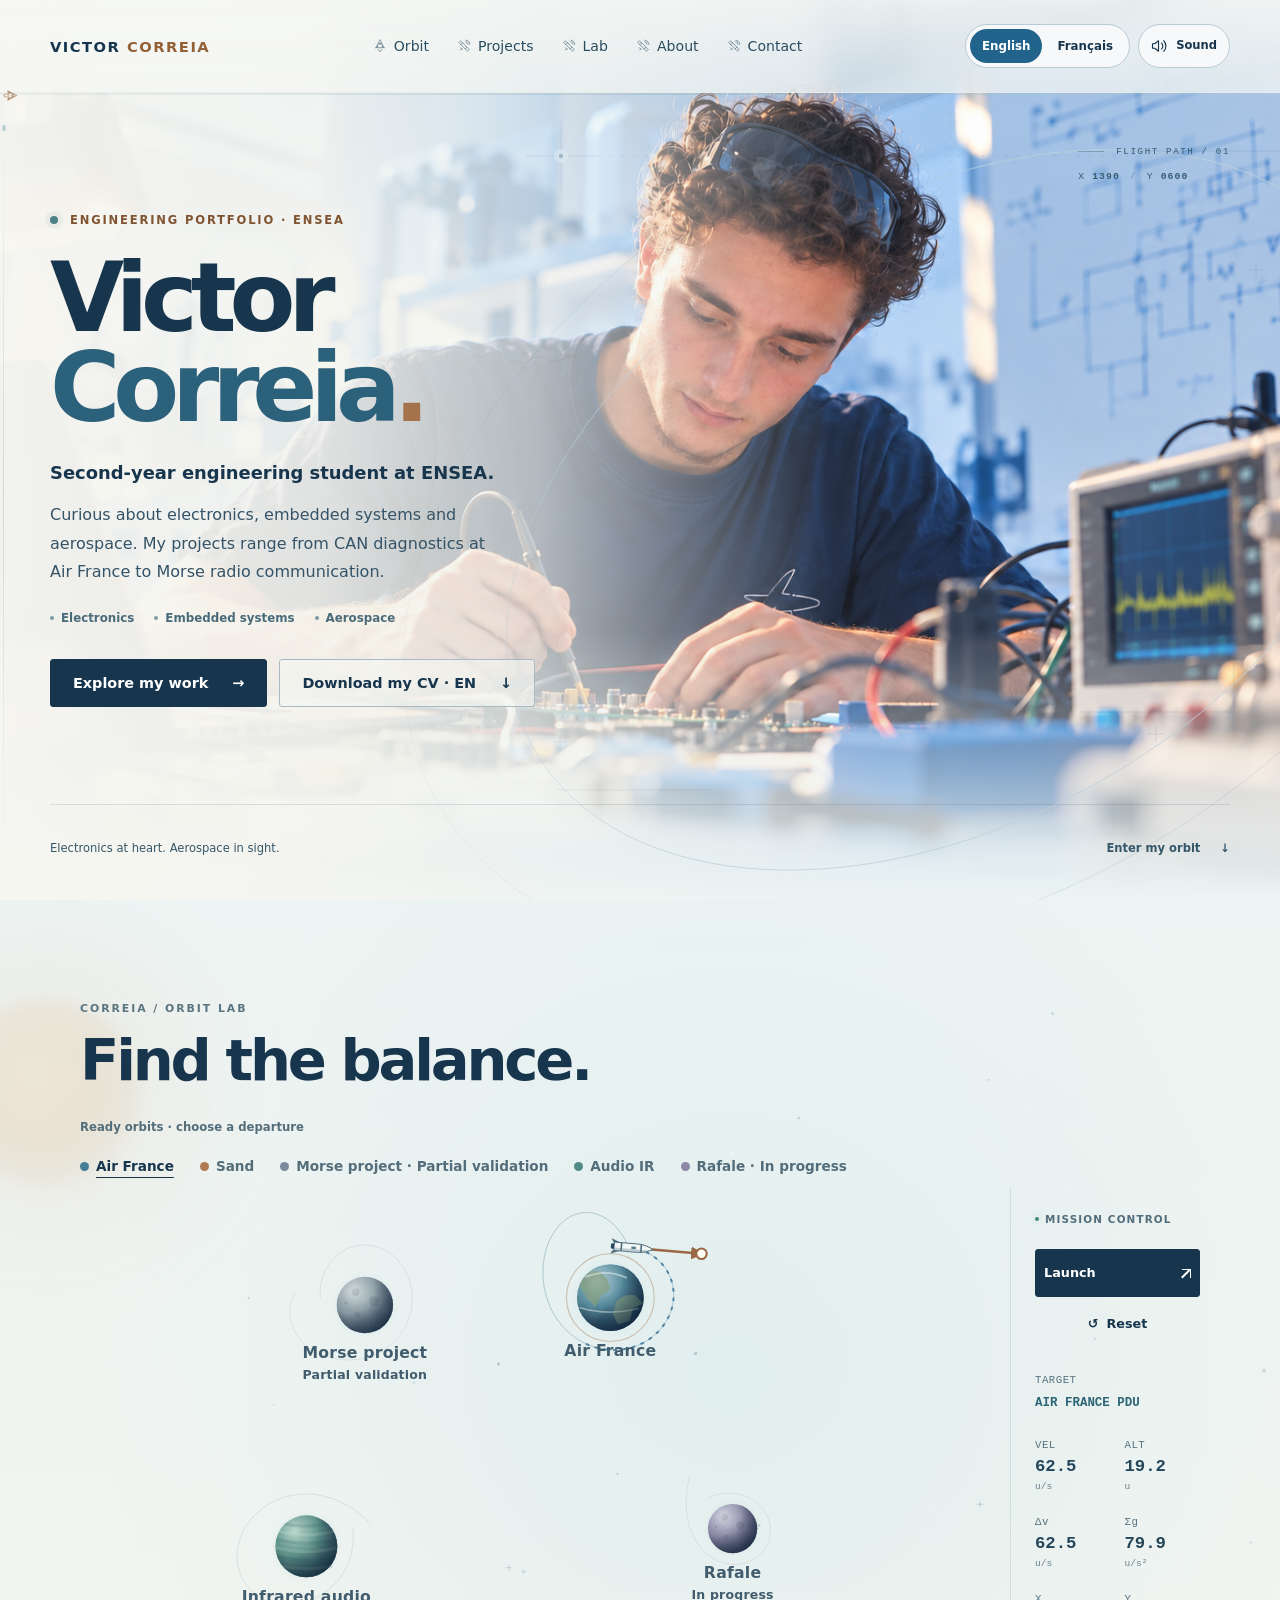
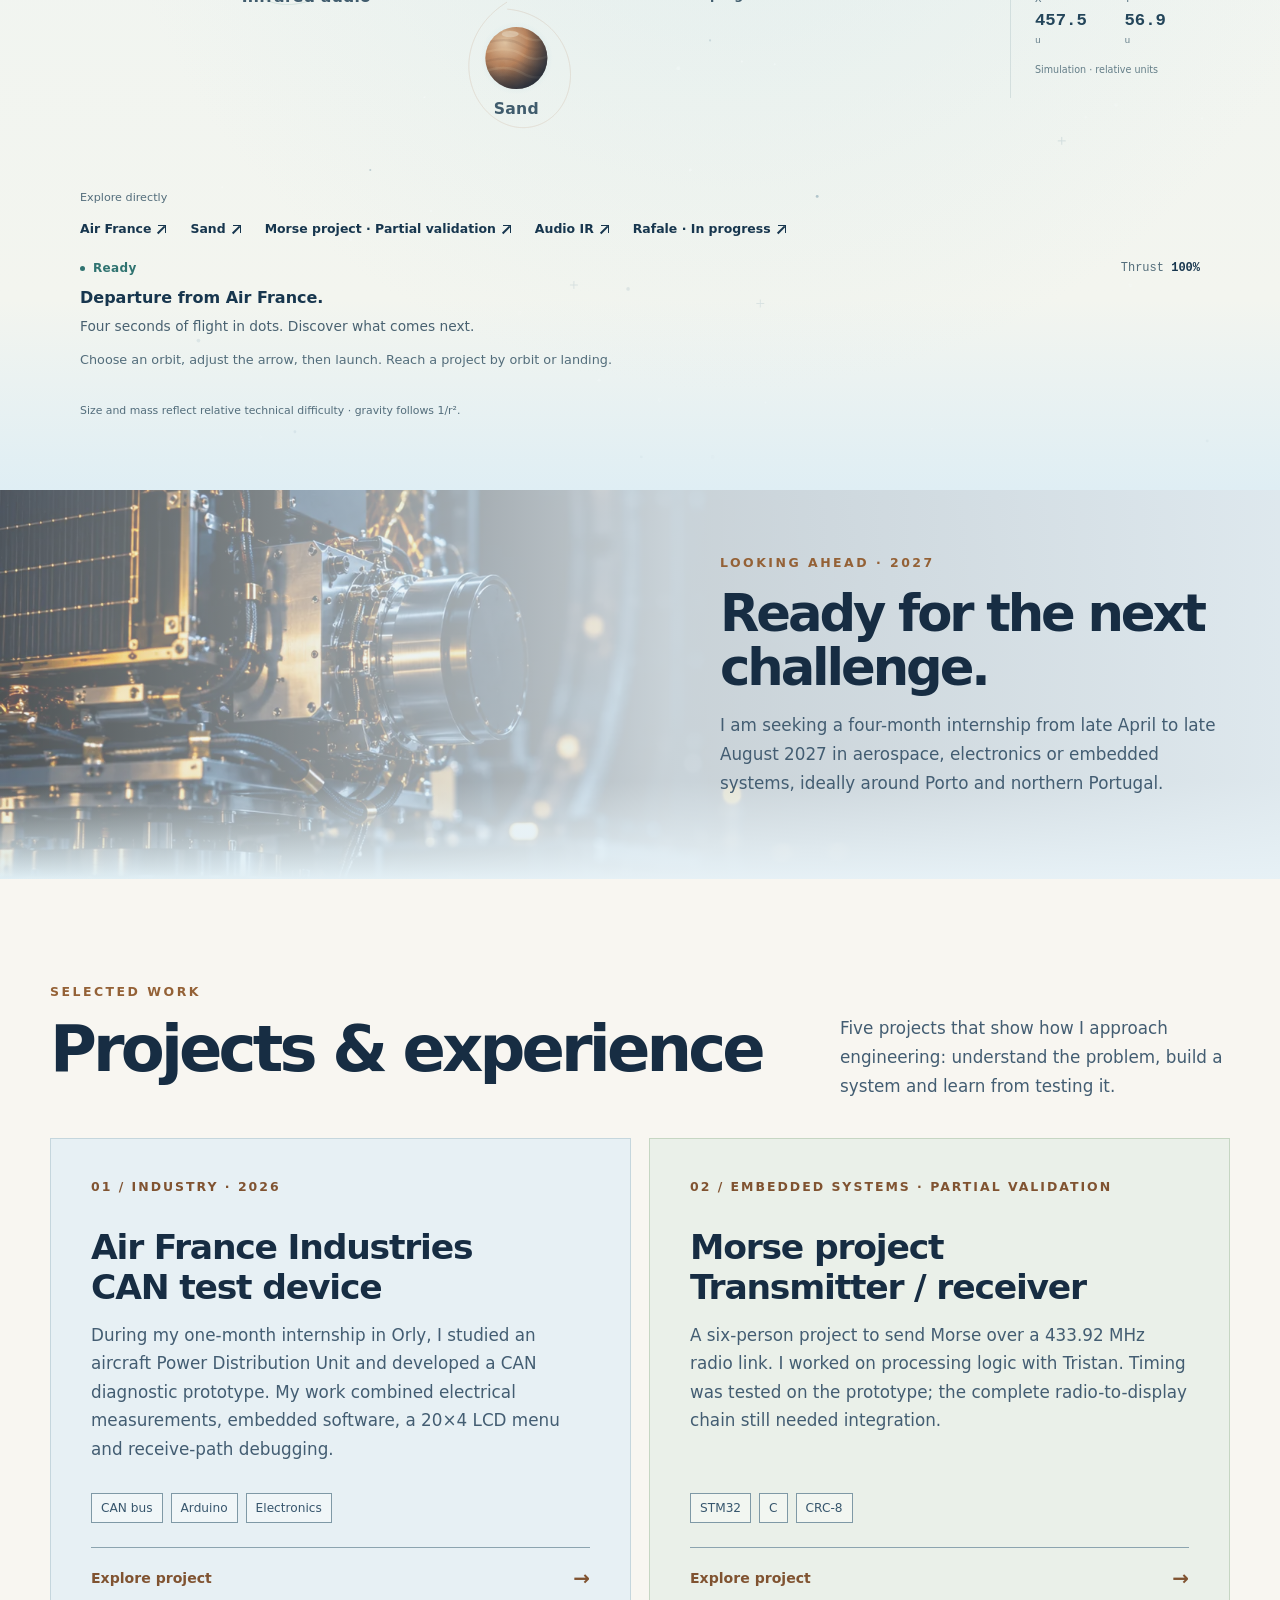
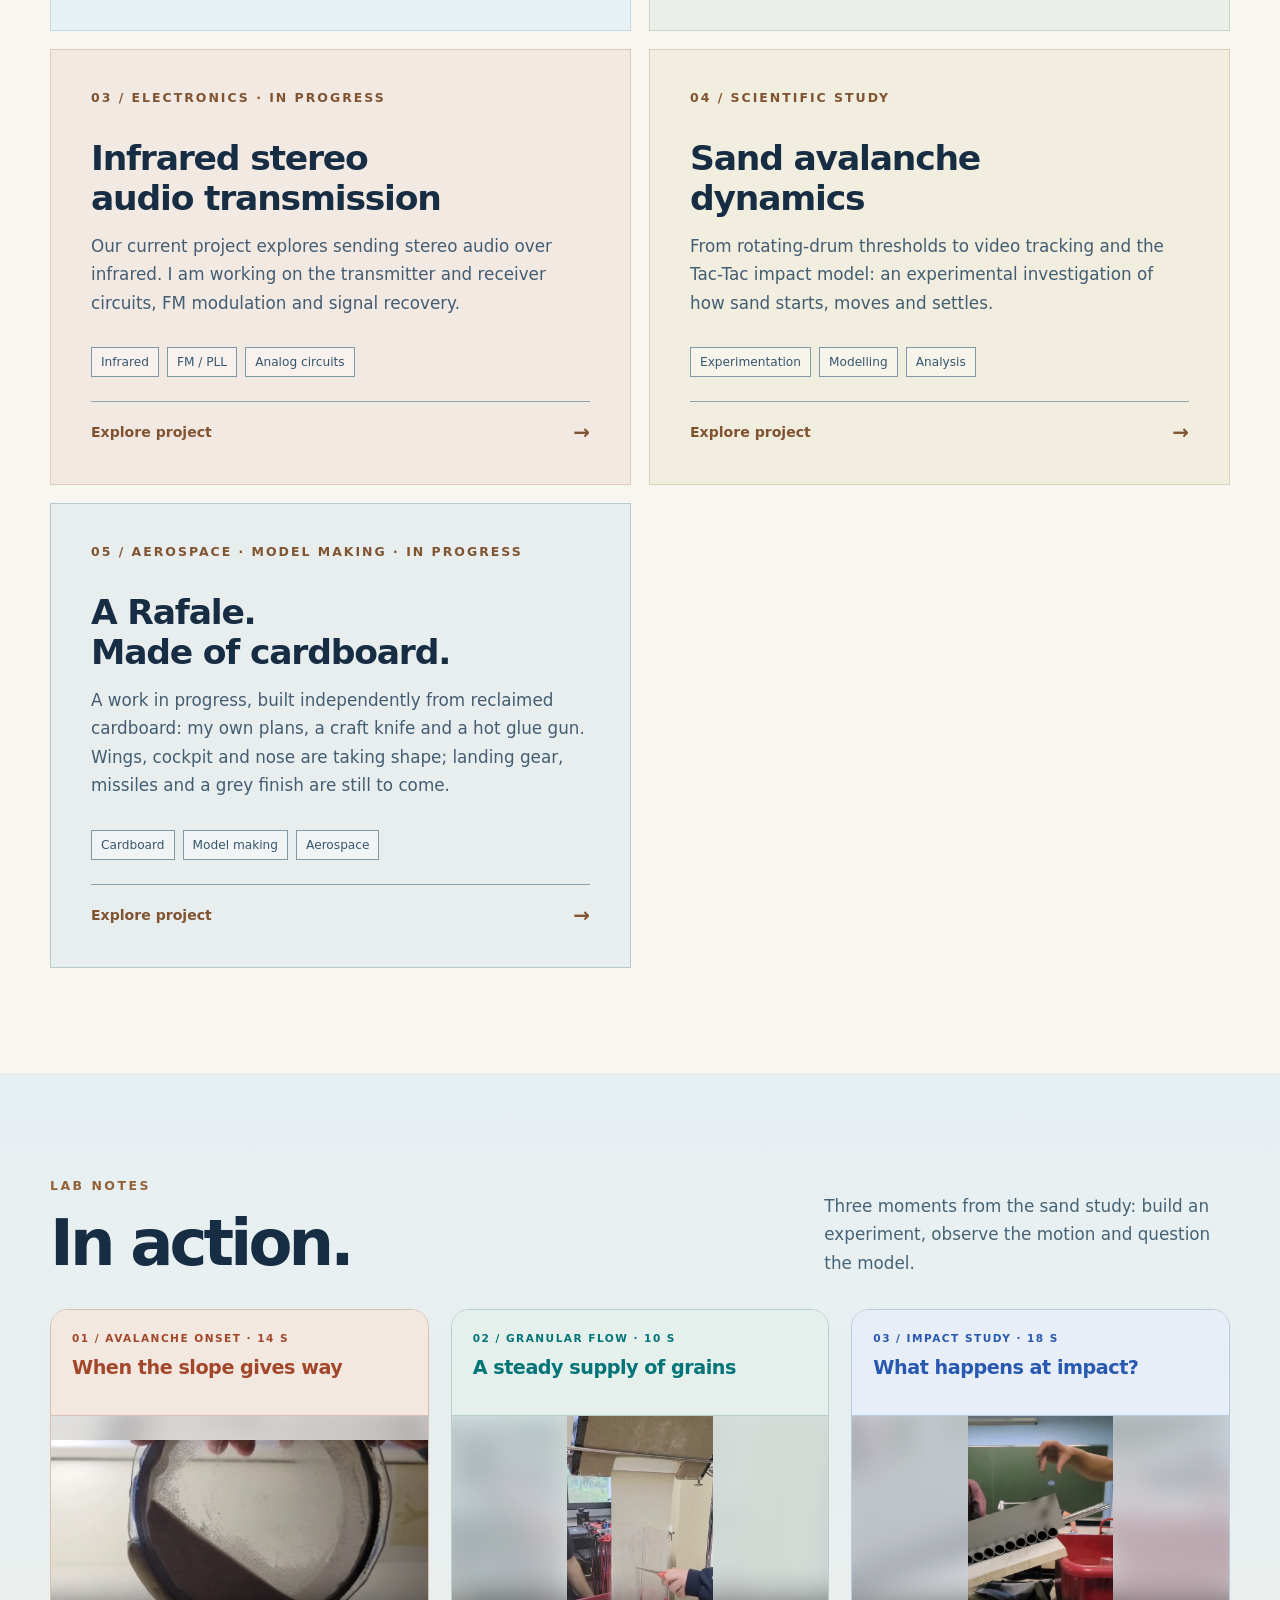
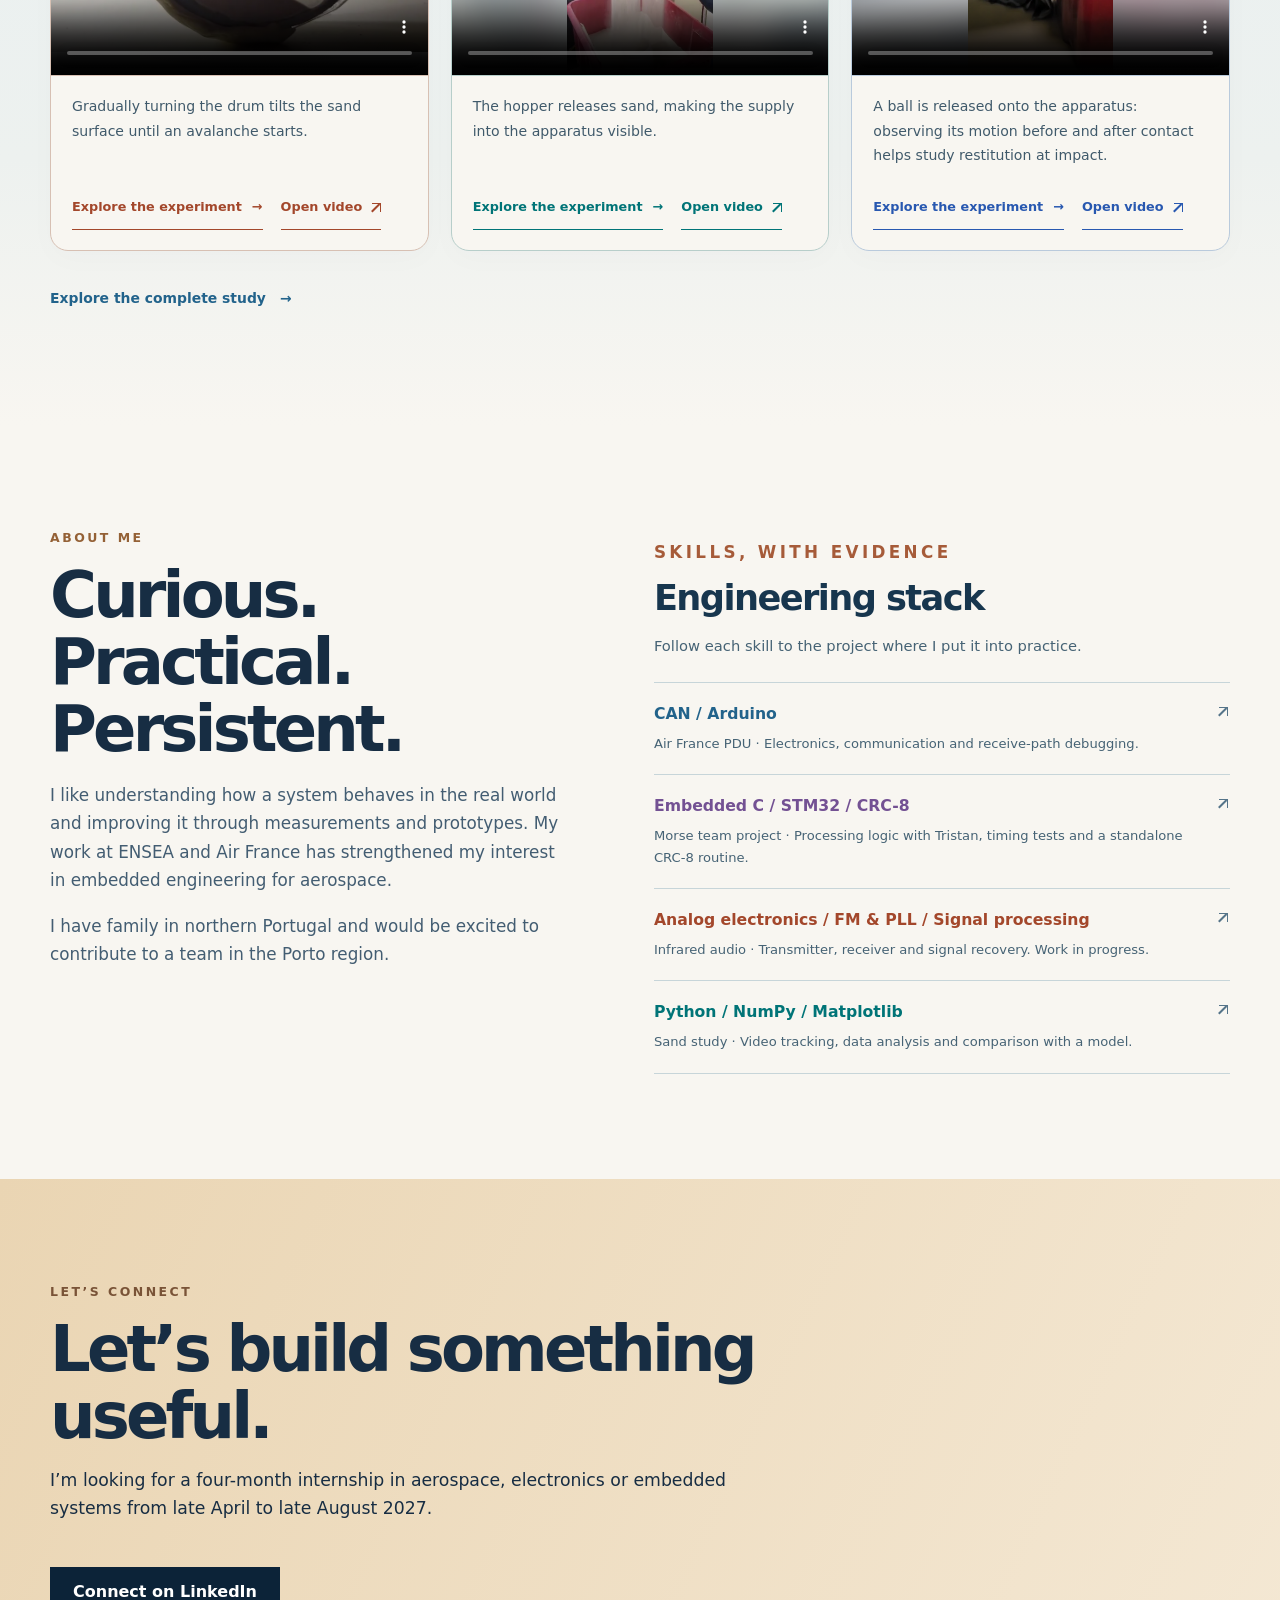
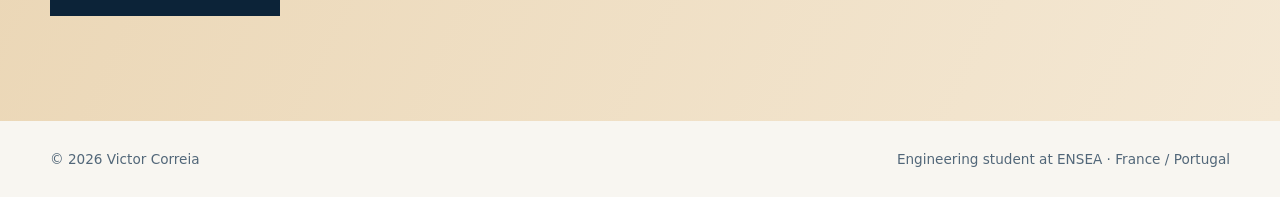
==== index.html @ ca952f85 "Add subtle orbital artwork to the portrait introduction" ====
<!doctype html><html lang="en"><head>
<script src="assets/site-audio.js" defer></script><meta charset="utf-8"><meta name="viewport" content="width=device-width,initial-scale=1"><meta name="theme-color" content="#edf4f3"><title>Victor Correia — Engineering Portfolio</title><meta name="description" content="Electronics, embedded systems and aerospace projects by Victor Correia, ENSEA engineering student."><link rel="icon" type="image/svg+xml" href="data:image/svg+xml,%3Csvg xmlns='http://www.w3.org/2000/svg' viewBox='0 0 64 64'%3E%3Crect width='64' height='64' rx='12' fill='%23071321'/%3E%3Cpath d='M12 18h40L32 49z' fill='none' stroke='%23d5ad68' stroke-width='4'/%3E%3C/svg%3E"><style>
:root{font-family:Inter,ui-sans-serif,system-ui,sans-serif;color:#f4f7fa;background:#071321;scroll-behavior:smooth}*{box-sizing:border-box}body{margin:0}a{color:inherit}.wrap{width:min(1180px,calc(100% - 52px));margin:auto}.nav{position:fixed;z-index:20;inset:0 0 auto;padding:24px max(26px,calc((100vw - 1180px)/2));display:flex;justify-content:space-between;gap:24px;align-items:center;background:linear-gradient(#06111ee0,#06111e00);transition:background .3s}.nav.scrolled{background:#071321ed;backdrop-filter:blur(12px);border-bottom:1px solid #ffffff20}.brand{font-size:.92rem;font-weight:800;letter-spacing:.1em;text-decoration:none;white-space:nowrap}.brand b,.accent{color:#d5ad68}.links{display:flex;gap:28px}.links a{font-size:.88rem;text-decoration:none;color:#e3eaf0}.links a:hover{color:#d5ad68}.panel{position:relative;min-height:100svh;display:flex;align-items:center;isolation:isolate;overflow:hidden}.panel:before{content:"";position:absolute;inset:0;z-index:-2;background-size:cover;background-position:center;transform:scale(1.08);transition:transform 1.3s}.panel.in-view:before{transform:scale(1)}.panel:after{content:"";position:absolute;inset:0;z-index:-1;background:linear-gradient(90deg,#071321f2,#0713219b 55%,#07132170),linear-gradient(0deg,#071321,transparent 22%)}.hero:before{background-image:url('workbench.webp')}.feature:before{background-image:url('aerospace.webp')}.feature:after{background:linear-gradient(90deg,#071321a5,#071321ad 45%,#071321ed),linear-gradient(0deg,#071321,transparent 22%)}.panel-content{padding:130px 0 90px}.eyebrow{font-size:.78rem;letter-spacing:.2em;text-transform:uppercase;color:#d5ad68;font-weight:750}.hero h1{font-size:clamp(3.6rem,8vw,7.5rem);letter-spacing:-.075em;line-height:.95;max-width:950px;margin:28px 0}.lead{font-size:clamp(1.15rem,2vw,1.45rem);line-height:1.6;max-width:650px;color:#e6edf2}.button{display:inline-block;margin-top:27px;padding:14px 22px;border:1px solid #d5ad68;background:#d5ad68;color:#071321;text-decoration:none;font-weight:750}.button:hover{background:#f0c987}.button.ghost{margin-left:9px;background:transparent;color:white}.scroll-note{position:absolute;bottom:34px;left:max(26px,calc((100vw - 1180px)/2));font-size:.74rem;letter-spacing:.18em;text-transform:uppercase}.scroll-note:after{content:"";display:inline-block;width:55px;height:1px;margin-left:15px;vertical-align:middle;background:#d5ad68}.feature .panel-content{margin-left:auto;width:min(510px,100%)}.feature h2,.section h2,.contact h2{font-size:clamp(2.7rem,5vw,5rem);letter-spacing:-.06em;line-height:1.05;margin:17px 0}.feature p,.section p{color:#bdcedb;line-height:1.7;font-size:1.05rem}.feature p{color:#e4ecf2}.section{padding:105px 0}.section-head{display:flex;justify-content:space-between;align-items:end;gap:30px;margin-bottom:38px}.section-head p{max-width:390px;margin:0}.projects{display:grid;grid-template-columns:repeat(2,1fr);gap:1px;background:#426078}.project{background:#0b1d30;padding:40px;min-height:330px;display:flex;flex-direction:column;transition:background .25s}.project:hover{background:#13304b}.index{font-size:.78rem;color:#d5ad68;letter-spacing:.16em;font-weight:700}.project h3{font-size:clamp(1.6rem,2.7vw,2.45rem);line-height:1.15;letter-spacing:-.035em;margin:34px 0 13px}.project p{margin:0}.tags{display:flex;gap:8px;flex-wrap:wrap;margin-top:auto;padding-top:30px}.tags span{font-size:.76rem;border:1px solid #496079;padding:7px 9px;color:#dce5ed}.films{background:#0e2236}.film-grid{display:grid;grid-template-columns:repeat(2,1fr);gap:18px}.film{aspect-ratio:16/9;display:flex;flex-direction:column;justify-content:end;padding:28px;border:1px solid #426078;background:linear-gradient(135deg,#183852,#071321)}.film:nth-child(2){background:linear-gradient(135deg,#26455b,#071321)}.film strong{font-size:1.45rem}.film small{margin-top:9px;color:#abc0ce;font-size:.87rem}.about{display:grid;grid-template-columns:1fr 1fr;gap:9vw}.skills{display:flex;gap:10px;flex-wrap:wrap;align-content:start;padding-top:45px}.skills span{border:1px solid #466079;padding:10px 13px;color:#d5e0e8}.contact{padding:105px 0;background:#d5ad68;color:#071321}.contact h2{max-width:800px}.contact p{font-size:1.08rem;line-height:1.6;max-width:680px}.contact .eyebrow{color:#314154}.contact .button{background:#071321;border-color:#071321;color:white}.foot{padding:30px 0;display:flex;justify-content:space-between;gap:20px;color:#9bb0c0;font-size:.85rem}.reveal{opacity:0;transform:translateY(25px);transition:opacity .7s,transform .7s}.reveal.in-view{opacity:1;transform:none}@media(max-width:760px){.wrap{width:calc(100% - 36px)}.nav{padding:17px}.brand{font-size:.8rem}.links{gap:12px}.links a{font-size:.78rem}.links a:first-child{display:none}.panel{min-height:90svh}.panel:after,.feature:after{background:linear-gradient(90deg,#071321ec,#0713219a),linear-gradient(0deg,#071321,transparent 22%)}.panel-content{padding:130px 0 90px}.feature .panel-content{margin-left:0}.section{padding:75px 0}.section-head,.about{display:block}.section-head p{margin-top:20px}.projects,.film-grid{grid-template-columns:1fr}.project{min-height:295px;padding:29px}.skills{padding-top:25px}.button.ghost{margin-left:0}.scroll-note{left:18px}.foot{display:block}}@media(prefers-reduced-motion:reduce){:root{scroll-behavior:auto}.panel:before,.reveal{transition:none;transform:none}.reveal{opacity:1}}
.project{color:inherit;text-decoration:none}.project:focus-visible{outline:3px solid #d5ad68;outline-offset:-3px;background:#13304b}.project-link{display:flex;align-items:center;justify-content:space-between;gap:16px;margin-top:24px;padding-top:18px;border-top:1px solid #496079;color:#d5ad68;font-size:.88rem;font-weight:750}.project-link span{font-size:1.25rem}
/* Light surfaces alternate across the portfolio sections. */
:root{color-scheme:light;color:#172d43;background:#f8f6f1}
::selection{background:#e0bd83;color:#172d43}
a:focus-visible{outline:3px solid #946136;outline-offset:6px}
.nav{color:#f4f7fa;background:linear-gradient(#0c2338e6,#0c233800)}
.nav.scrolled{background:#0c2338f2;border-bottom-color:#ffffff26}
.nav a:focus-visible,.hero a:focus-visible{outline-color:#e0bd83}
.brand b,.accent{color:#e0bd83}
.hero{color:#fff}
.hero:after{background:linear-gradient(90deg,#0b233ce8,#0b233c80 58%,#0b233c33),linear-gradient(0deg,#0c2338,transparent 24%)}
.hero .eyebrow{color:#e0bd83}
.hero .lead{color:#edf3f6}
.scroll-note{color:#e4edf2}
.feature{color:#172d43;background:#dfeef4}
.feature:after{background:linear-gradient(90deg,#dfeef459,#e7f1f6dd 52%,#e7f1f6f5),linear-gradient(0deg,#dfeef4,transparent 25%)}
.feature .eyebrow,.section .eyebrow{color:#946136}
.feature p,.section p{color:#435d72}
.button{background:#e0bd83;border-color:#e0bd83}
.button:hover{background:#efd3a3}
.button.ghost{color:#fff;border-color:#e0bd83}
.button.ghost:hover{background:#ffffff18}
.projects{gap:18px;background:transparent}
.project{border:1px solid #c5d6dd;background:#e7f0f4;transition:background .25s,border-color .25s}
.project:nth-child(2){background:#eaf0e9;border-color:#c6d6c3}
.project:nth-child(3){background:#f3e9e3;border-color:#dfcabe}
.project:nth-child(4){background:#f1eddf;border-color:#d9d0b8}
.project:hover,.project:focus-visible{background:#d8e9f0;border-color:#658798}
.project:nth-child(2):hover,.project:nth-child(2):focus-visible{background:#dde9da;border-color:#738a6b}
.project:nth-child(3):hover,.project:nth-child(3):focus-visible{background:#edddd3;border-color:#a68570}
.project:nth-child(4):hover,.project:nth-child(4):focus-visible{background:#e9e1c9;border-color:#96866a}
.project:focus-visible{outline-color:#946136;outline-offset:4px}
.index,.project-link{color:#805331}
.tags span{color:#37566d;background:#ffffff5c;border-color:#7f99a6}
.project-link{border-top-color:#8ca4af}
.films{background:#dfeef4}
.film{color:#172d43;border-color:#adc4ce;background:radial-gradient(ellipse at top right,#f5fafc,#c7e0e9)}
.film:nth-child(2){border-color:#c6cabb;background:radial-gradient(ellipse at top right,#f8faf2,#dce4ce)}
.film small{color:#435d72}
.skills span{color:#37566d;border-color:#b2c7d0;background:#edf3f5}
.skills span:nth-child(3n+2){background:#f1e7de;border-color:#d7bfae;color:#795337}
.skills span:nth-child(3n){background:#e9efe5;border-color:#bbcab3;color:#496241}
.contact{background:linear-gradient(115deg,#ead5b3,#f4e8d4);color:#172d43}
.contact .eyebrow{color:#795337}
.contact .button{background:#0c2338;border-color:#0c2338}
.contact .button:hover{background:#23465f}
.foot{color:#526779}
@media(max-width:760px){.hero:after{background:linear-gradient(90deg,#0b233ce0,#0b233c87),linear-gradient(0deg,#0c2338,transparent 24%)}.feature:after{background:linear-gradient(90deg,#e7f1f6e8,#e7f1f6be),linear-gradient(0deg,#dfeef4,transparent 25%)}}
@media(prefers-reduced-motion:reduce){.nav,.project{transition:none}}
.project:nth-child(5){background:#e8edee;border-color:#b8cace}.project:nth-child(5):hover,.project:nth-child(5):focus-visible{background:#d9e5e8;border-color:#668592}
</style>
<link rel="stylesheet" href="assets/home-intro.css">
<script src="assets/orbit-game.js" defer></script>
<noscript><style>.reveal{opacity:1;transform:none}.space-home *{animation:none!important}</style></noscript>
<link rel="stylesheet" href="assets/language.css">
<link rel="stylesheet" href="assets/orbit-game.css">
<script src="assets/language.js" defer></script>
<link rel="alternate" hreflang="en" href="/index.html">
<link rel="alternate" hreflang="fr" href="/fr/index.html">
<link rel="stylesheet" href="assets/project-video.css">
<link rel="stylesheet" href="assets/immersive-video.css">
<script src="assets/project-video.js" defer></script>
<link rel="stylesheet" href="assets/home-evidence.css">
<link rel="stylesheet" href="assets/scroll-trajectory.css">
<script src="assets/scroll-trajectory.js" defer></script>
<link rel="stylesheet" href="assets/space-navigation.css">
<script src="assets/space-navigation.js" defer></script>
<link rel="stylesheet" href="assets/home-portrait.css">
<link rel="stylesheet" href="assets/site-audio.css">
<link rel="stylesheet" href="assets/mission-preview.css">
<script src="assets/mission-preview.js" defer></script>
<link rel="stylesheet" href="assets/home-flight.css">
<script src="assets/home-flight.js" defer></script>
</head><body><header class="nav" id="nav"><a class="brand" href="#home">VICTOR <b>CORREIA</b></a><nav class="links" aria-label="Main navigation"><a href="#orbit"><svg class="space-menu-icon" viewBox="0 0 24 24" fill="none" stroke="currentColor" stroke-width="1.3" stroke-linecap="round" stroke-linejoin="round" aria-hidden="true" focusable="false"><path d="M12 2c-3.3 3.7-4.6 8.1-4.1 13h8.2C16.6 10.1 15.3 5.7 12 2Z"/><circle cx="12" cy="8" r="1.5"/><path d="m8 10-3.7 5.5L8 14m8-4 3.7 5.5L16 14M9 18l3 4 3-4"/></svg>Orbit</a><a href="#projects"><svg class="space-menu-icon" viewBox="0 0 24 24" fill="none" stroke="currentColor" stroke-width="1.3" stroke-linecap="round" stroke-linejoin="round" aria-hidden="true" focusable="false"><path d="m10 7 7 7-3 3-7-7zM7 10 3 6l3-3 4 4m4 10 4 4 3-3-4-4M6 15l3 3m-3 1 2-2M15 5a4 4 0 0 1 4 4m-4-7a7 7 0 0 1 7 7"/></svg>Projects</a><a href="#films"><svg class="space-menu-icon" viewBox="0 0 24 24" fill="none" stroke="currentColor" stroke-width="1.3" stroke-linecap="round" stroke-linejoin="round" aria-hidden="true" focusable="false"><path d="m10 7 7 7-3 3-7-7zM7 10 3 6l3-3 4 4m4 10 4 4 3-3-4-4M6 15l3 3m-3 1 2-2M15 5a4 4 0 0 1 4 4m-4-7a7 7 0 0 1 7 7"/></svg>Lab</a><a href="#about"><svg class="space-menu-icon" viewBox="0 0 24 24" fill="none" stroke="currentColor" stroke-width="1.3" stroke-linecap="round" stroke-linejoin="round" aria-hidden="true" focusable="false"><path d="m10 7 7 7-3 3-7-7zM7 10 3 6l3-3 4 4m4 10 4 4 3-3-4-4M6 15l3 3m-3 1 2-2M15 5a4 4 0 0 1 4 4m-4-7a7 7 0 0 1 7 7"/></svg>About</a><a href="#contact"><svg class="space-menu-icon" viewBox="0 0 24 24" fill="none" stroke="currentColor" stroke-width="1.3" stroke-linecap="round" stroke-linejoin="round" aria-hidden="true" focusable="false"><path d="m10 7 7 7-3 3-7-7zM7 10 3 6l3-3 4 4m4 10 4 4 3-3-4-4M6 15l3 3m-3 1 2-2M15 5a4 4 0 0 1 4 4m-4-7a7 7 0 0 1 7 7"/></svg>Contact</a></nav><nav class="language-switch" aria-label="Choose language"><a href="/index.html" lang="en" hreflang="en" data-language="en" aria-label="English" aria-current="page"><span class="language-name">English</span><span class="language-short" aria-hidden="true">EN</span></a><a href="/fr/index.html" lang="fr" hreflang="fr" data-language="fr" aria-label="Français"><span class="language-name">Français</span><span class="language-short" aria-hidden="true">FR</span></a></nav></header>
<div class="page-flight-progress" role="progressbar" aria-label="Reading progress" aria-valuemin="0" aria-valuemax="100" aria-valuenow="0" hidden><span class="flight-progress-track" aria-hidden="true"></span><span class="flight-progress-fill" aria-hidden="true"></span><span class="flight-progress-ship" aria-hidden="true"><svg viewBox="0 0 24 24" fill="none" stroke="currentColor" stroke-width="1.3" stroke-linecap="round" stroke-linejoin="round" aria-hidden="true" focusable="false"><path d="M12 2c-3.3 3.7-4.6 8.1-4.1 13h8.2C16.6 10.1 15.3 5.7 12 2Z"/><circle cx="12" cy="8" r="1.5"/><path d="m8 10-3.7 5.5L8 14m8-4 3.7 5.5L16 14M9 18l3 4 3-4"/></svg></span></div>

<nav class="scroll-trajectory" aria-label="Portfolio chapters">
  <span class="trajectory-track" aria-hidden="true"></span>
  <ol class="trajectory-chapters">
    <li><a href="#home" aria-current="location"><span class="trajectory-number" aria-hidden="true">01</span><svg class="space-menu-icon" viewBox="0 0 24 24" fill="none" stroke="currentColor" stroke-width="1.3" stroke-linecap="round" stroke-linejoin="round" aria-hidden="true" focusable="false"><path d="M12 2c-3.3 3.7-4.6 8.1-4.1 13h8.2C16.6 10.1 15.3 5.7 12 2Z"/><circle cx="12" cy="8" r="1.5"/><path d="m8 10-3.7 5.5L8 14m8-4 3.7 5.5L16 14M9 18l3 4 3-4"/></svg><span>Launch</span></a></li>
    <li><a href="#orbit"><span class="trajectory-number" aria-hidden="true">02</span><svg class="space-menu-icon" viewBox="0 0 24 24" fill="none" stroke="currentColor" stroke-width="1.3" stroke-linecap="round" stroke-linejoin="round" aria-hidden="true" focusable="false"><path d="M12 2c-3.3 3.7-4.6 8.1-4.1 13h8.2C16.6 10.1 15.3 5.7 12 2Z"/><circle cx="12" cy="8" r="1.5"/><path d="m8 10-3.7 5.5L8 14m8-4 3.7 5.5L16 14M9 18l3 4 3-4"/></svg><span>Orbit</span></a></li>
    <li><a href="#projects"><span class="trajectory-number" aria-hidden="true">03</span><svg class="space-menu-icon" viewBox="0 0 24 24" fill="none" stroke="currentColor" stroke-width="1.3" stroke-linecap="round" stroke-linejoin="round" aria-hidden="true" focusable="false"><path d="m10 7 7 7-3 3-7-7zM7 10 3 6l3-3 4 4m4 10 4 4 3-3-4-4M6 15l3 3m-3 1 2-2M15 5a4 4 0 0 1 4 4m-4-7a7 7 0 0 1 7 7"/></svg><span>Projects</span></a></li>
    <li><a href="#films"><span class="trajectory-number" aria-hidden="true">04</span><svg class="space-menu-icon" viewBox="0 0 24 24" fill="none" stroke="currentColor" stroke-width="1.3" stroke-linecap="round" stroke-linejoin="round" aria-hidden="true" focusable="false"><path d="m10 7 7 7-3 3-7-7zM7 10 3 6l3-3 4 4m4 10 4 4 3-3-4-4M6 15l3 3m-3 1 2-2M15 5a4 4 0 0 1 4 4m-4-7a7 7 0 0 1 7 7"/></svg><span>Lab</span></a></li>
    <li><a href="#about"><span class="trajectory-number" aria-hidden="true">05</span><svg class="space-menu-icon" viewBox="0 0 24 24" fill="none" stroke="currentColor" stroke-width="1.3" stroke-linecap="round" stroke-linejoin="round" aria-hidden="true" focusable="false"><path d="m10 7 7 7-3 3-7-7zM7 10 3 6l3-3 4 4m4 10 4 4 3-3-4-4M6 15l3 3m-3 1 2-2M15 5a4 4 0 0 1 4 4m-4-7a7 7 0 0 1 7 7"/></svg><span>About</span></a></li>
    <li><a href="#contact"><span class="trajectory-number" aria-hidden="true">06</span><svg class="space-menu-icon" viewBox="0 0 24 24" fill="none" stroke="currentColor" stroke-width="1.3" stroke-linecap="round" stroke-linejoin="round" aria-hidden="true" focusable="false"><path d="m10 7 7 7-3 3-7-7zM7 10 3 6l3-3 4 4m4 10 4 4 3-3-4-4M6 15l3 3m-3 1 2-2M15 5a4 4 0 0 1 4 4m-4-7a7 7 0 0 1 7 7"/></svg><span>Contact</span></a></li>
  </ol>
  <span class="trajectory-beacon" aria-hidden="true"><svg viewBox="0 0 24 24" fill="none" stroke="currentColor" stroke-width="1.3" stroke-linecap="round" stroke-linejoin="round" aria-hidden="true" focusable="false"><path d="M12 2c-3.3 3.7-4.6 8.1-4.1 13h8.2C16.6 10.1 15.3 5.7 12 2Z"/><circle cx="12" cy="8" r="1.5"/><path d="m8 10-3.7 5.5L8 14m8-4 3.7 5.5L16 14M9 18l3 4 3-4"/></svg></span>
</nav>
<div class="trajectory-edge" aria-hidden="true"></div>
<main>
<section class="panel hero space-home portrait-home" id="home" aria-labelledby="intro-name">
  <img class="intro-portrait" src="assets/victor-laboratory.png" width="1536" height="1024" alt="Victor Correia taking measurements on an electronics workbench in a laboratory." fetchpriority="high" decoding="async">
  <div class="portrait-veil" aria-hidden="true"></div>
  <div class="home-flight-layer" aria-hidden="true">
    <svg class="home-flight-art" viewBox="0 0 1440 900" preserveAspectRatio="xMidYMid slice" focusable="false">
      <defs>
        <linearGradient id="home-flight-intro-mask"><stop offset="25%" stop-color="black"/><stop offset="54%" stop-color="white"/></linearGradient>
        <radialGradient id="home-flight-face-mask"><stop offset="48%" stop-color="black"/><stop offset="100%" stop-color="white"/></radialGradient>
        <mask id="home-flight-mask" maskUnits="userSpaceOnUse" x="0" y="0" width="1440" height="900"><rect width="1440" height="900" fill="url(#home-flight-intro-mask)"/><ellipse cx="895" cy="290" rx="200" ry="230" fill="url(#home-flight-face-mask)"/></mask>
      </defs>
      <g mask="url(#home-flight-mask)">
        <g transform="rotate(-30 1030 510)">
          <ellipse class="home-flight-orbit home-flight-secondary" cx="1030" cy="510" rx="590" ry="390"/>
          <ellipse class="home-flight-orbit home-flight-orbit-light" cx="1030" cy="510" rx="480" ry="310"/>
          <ellipse class="home-flight-orbit" cx="1030" cy="510" rx="480" ry="310"/>
        </g>
        <g class="home-flight-guides">
          <path d="M606 156h70m-35-35v70M1210 151h156v97M1160 712h154v-92M636 790h155"/>
          <path class="flight-guide-dashed" d="M677 156h548M1030 76v131M1370 450v176"/>
          <path d="M1328 270h16m-8-8v16M1228 734h16m-8-8v16M633 742h14m-7-7v14"/>
        </g>
        <circle class="home-flight-node-halo" cx="641" cy="156" r="7"/><circle class="home-flight-node" cx="641" cy="156" r="2.2"/>
        <circle class="home-flight-node" cx="1366" cy="151" r="2"/>
        <g class="home-flight-satellite" data-flight-satellite transform="translate(1205 766) rotate(145)">
          <circle class="home-flight-satellite-glow" r="15"/>
          <rect x="-3" y="-3.5" width="6" height="7" rx="1"/>
          <path d="M-3 0h-8m14 0h8M0-3.5v-4" fill="none"/>
          <path d="M-11-3h6v6h-6zM5-3h6v6H5z"/>
        </g>
      </g>
    </svg>
    <div class="home-flight-readout"><span>FLIGHT PATH / 01</span><span>X <b data-flight-x>1205</b><span class="flight-coordinate-divider">/</span>Y <b data-flight-y>0766</b></span></div>
  </div>
  <div class="wrap space-layout">
    <div class="personal-intro">
      <p class="eyebrow intro-eyebrow"><span aria-hidden="true"></span>Engineering portfolio · ENSEA</p>
      <h1 id="intro-name">Victor<br><span>Correia<span class="name-dot">.</span></span></h1>
      <p class="intro-role">Second-year engineering student at ENSEA.</p>
      <p class="intro-description">Curious about electronics, embedded systems and aerospace. My projects range from CAN diagnostics at Air France to Morse radio communication.</p>
      <ul class="intro-topics" aria-label="Areas of interest"><li>Electronics</li><li>Embedded systems</li><li>Aerospace</li></ul>
      <div class="intro-actions"><a class="button" href="#projects">Explore my work <span aria-hidden="true">→</span></a><a class="button ghost" href="assets/victor-correia-cv-en.pdf" download="Victor-Correia-CV-EN.pdf">Download my CV · EN <span aria-hidden="true">↓</span></a></div>
    </div>
  </div>
  <div class="wrap home-footline"><span>Electronics at heart. Aerospace in sight.</span><a href="#orbit">Enter my orbit <span aria-hidden="true">↓</span></a></div>
</section>
<section class="orbit-exploration" id="orbit" aria-labelledby="orbit-game-title">
  <div class="space-stars" aria-hidden="true"><svg class="hero-starfield" viewBox="0 0 1440 900" preserveAspectRatio="xMidYMid slice" xmlns="http://www.w3.org/2000/svg"><circle cx="621" cy="505" r="0.65" fill="#7093a5" opacity="0.41"/><path class="hero-star-glow" style="animation-delay:-0s" d="M618 505h6M621 502v6" stroke="#7798a6" stroke-width=".6" opacity=".35"/><circle cx="941" cy="854" r="0.8" fill="#f8fcfc" opacity="0.55"/><circle cx="1281" cy="433" r="1.4" fill="#f8fcfc" opacity="0.47"/><circle cx="984" cy="136" r="0.65" fill="#7093a5" opacity="0.56"/><circle cx="1012" cy="155" r="1.1" fill="#f8fcfc" opacity="0.46"/><circle cx="797" cy="576" r="0.8" fill="#f8fcfc" opacity="0.59"/><circle cx="459" cy="856" r="1.1" fill="#7093a5" opacity="0.59"/><circle cx="477" cy="348" r="0.65" fill="#f8fcfc" opacity="0.46"/><circle cx="1080" cy="609" r="1.4" fill="#f8fcfc" opacity="0.25"/><circle cx="1382" cy="498" r="1.1" fill="#7093a5" opacity="0.42"/><circle cx="463" cy="839" r="1.1" fill="#f8fcfc" opacity="0.21"/><circle cx="523" cy="286" r="0.8" fill="#f8fcfc" opacity="0.22"/><circle cx="1282" cy="681" r="0.65" fill="#7093a5" opacity="0.36"/><circle cx="557" cy="603" r="0.65" fill="#f8fcfc" opacity="0.58"/><circle cx="1352" cy="97" r="1.4" fill="#f8fcfc" opacity="0.51"/><circle cx="424" cy="301" r="0.8" fill="#7093a5" opacity="0.47"/><circle cx="1088" cy="435" r="1.4" fill="#f8fcfc" opacity="0.23"/><circle cx="1039" cy="636" r="0.8" fill="#f8fcfc" opacity="0.27"/><path class="hero-star-glow" style="animation-delay:-3s" d="M1036 636h6M1039 633v6" stroke="#7798a6" stroke-width=".6" opacity=".35"/><circle cx="1314" cy="486" r="1.4" fill="#7093a5" opacity="0.29"/><circle cx="735" cy="249" r="0.65" fill="#f8fcfc" opacity="0.32"/><circle cx="1340" cy="459" r="0.65" fill="#f8fcfc" opacity="0.28"/><circle cx="386" cy="787" r="1.4" fill="#7093a5" opacity="0.28"/><circle cx="749" cy="581" r="1.4" fill="#f8fcfc" opacity="0.40"/><circle cx="464" cy="753" r="0.8" fill="#f8fcfc" opacity="0.43"/><circle cx="711" cy="748" r="1.4" fill="#7093a5" opacity="0.22"/><circle cx="790" cy="191" r="1.4" fill="#f8fcfc" opacity="0.46"/><circle cx="1262" cy="453" r="0.8" fill="#f8fcfc" opacity="0.22"/><circle cx="703" cy="434" r="0.8" fill="#7093a5" opacity="0.50"/><circle cx="822" cy="578" r="0.8" fill="#f8fcfc" opacity="0.44"/><circle cx="433" cy="860" r="1.1" fill="#f8fcfc" opacity="0.31"/><circle cx="1149" cy="863" r="1.1" fill="#7093a5" opacity="0.38"/><circle cx="448" cy="801" r="0.8" fill="#f8fcfc" opacity="0.50"/><circle cx="501" cy="710" r="1.4" fill="#f8fcfc" opacity="0.46"/><circle cx="1182" cy="486" r="0.8" fill="#7093a5" opacity="0.40"/><circle cx="1243" cy="441" r="1.1" fill="#f8fcfc" opacity="0.35"/><path class="hero-star-glow" style="animation-delay:-6s" d="M1240 441h6M1243 438v6" stroke="#7798a6" stroke-width=".6" opacity=".35"/><circle cx="404" cy="671" r="0.8" fill="#f8fcfc" opacity="0.30"/><circle cx="1192" cy="356" r="1.4" fill="#7093a5" opacity="0.32"/><circle cx="1293" cy="609" r="0.65" fill="#f8fcfc" opacity="0.52"/><circle cx="758" cy="658" r="1.1" fill="#f8fcfc" opacity="0.50"/><circle cx="762" cy="343" r="1.4" fill="#7093a5" opacity="0.42"/><circle cx="689" cy="817" r="1.1" fill="#f8fcfc" opacity="0.60"/><circle cx="435" cy="249" r="1.1" fill="#f8fcfc" opacity="0.46"/><circle cx="773" cy="560" r="0.8" fill="#7093a5" opacity="0.31"/><circle cx="1332" cy="298" r="1.4" fill="#f8fcfc" opacity="0.41"/><circle cx="1242" cy="694" r="1.4" fill="#f8fcfc" opacity="0.30"/><circle cx="854" cy="678" r="1.1" fill="#7093a5" opacity="0.57"/><circle cx="1091" cy="745" r="1.4" fill="#f8fcfc" opacity="0.28"/><circle cx="1293" cy="378" r="1.4" fill="#f8fcfc" opacity="0.41"/><circle cx="1285" cy="252" r="1.4" fill="#7093a5" opacity="0.43"/><circle cx="629" cy="766" r="1.4" fill="#f8fcfc" opacity="0.21"/><circle cx="984" cy="135" r="0.8" fill="#f8fcfc" opacity="0.40"/><circle cx="977" cy="457" r="0.8" fill="#7093a5" opacity="0.52"/><path class="hero-star-glow" style="animation-delay:-2s" d="M974 457h6M977 454v6" stroke="#7798a6" stroke-width=".6" opacity=".35"/><circle cx="562" cy="689" r="0.8" fill="#f8fcfc" opacity="0.54"/><circle cx="939" cy="459" r="0.8" fill="#f8fcfc" opacity="0.27"/><circle cx="721" cy="875" r="1.1" fill="#7093a5" opacity="0.51"/><circle cx="860" cy="280" r="0.65" fill="#f8fcfc" opacity="0.35"/><circle cx="1044" cy="218" r="1.1" fill="#f8fcfc" opacity="0.43"/><circle cx="1064" cy="332" r="0.65" fill="#7093a5" opacity="0.54"/><circle cx="990" cy="485" r="0.65" fill="#f8fcfc" opacity="0.27"/><circle cx="815" cy="834" r="0.65" fill="#f8fcfc" opacity="0.59"/><circle cx="486" cy="504" r="1.4" fill="#7093a5" opacity="0.38"/><circle cx="1057" cy="618" r="0.8" fill="#f8fcfc" opacity="0.29"/><circle cx="434" cy="533" r="0.65" fill="#f8fcfc" opacity="0.31"/><circle cx="549" cy="365" r="1.1" fill="#7093a5" opacity="0.22"/><circle cx="885" cy="323" r="0.65" fill="#f8fcfc" opacity="0.30"/><circle cx="1056" cy="352" r="0.8" fill="#f8fcfc" opacity="0.25"/><circle cx="1225" cy="351" r="0.8" fill="#7093a5" opacity="0.53"/><circle cx="1145" cy="619" r="0.65" fill="#f8fcfc" opacity="0.46"/><circle cx="811" cy="759" r="1.1" fill="#f8fcfc" opacity="0.53"/><path class="hero-star-glow" style="animation-delay:-5s" d="M808 759h6M811 756v6" stroke="#7798a6" stroke-width=".6" opacity=".35"/><circle cx="613" cy="351" r="1.1" fill="#7093a5" opacity="0.55"/><circle cx="735" cy="832" r="1.4" fill="#f8fcfc" opacity="0.35"/><circle cx="776" cy="248" r="0.8" fill="#f8fcfc" opacity="0.23"/><circle cx="810" cy="473" r="1.1" fill="#7093a5" opacity="0.40"/><circle cx="998" cy="74" r="0.65" fill="#f8fcfc" opacity="0.47"/><circle cx="1140" cy="176" r="1.1" fill="#f8fcfc" opacity="0.48"/><circle cx="443" cy="382" r="0.8" fill="#7093a5" opacity="0.20"/><circle cx="1355" cy="252" r="1.1" fill="#f8fcfc" opacity="0.50"/><circle cx="1261" cy="459" r="1.4" fill="#f8fcfc" opacity="0.23"/><circle cx="775" cy="875" r="1.4" fill="#7093a5" opacity="0.23"/><circle cx="1264" cy="849" r="1.4" fill="#f8fcfc" opacity="0.47"/><circle cx="412" cy="490" r="1.1" fill="#f8fcfc" opacity="0.33"/><circle cx="840" cy="165" r="0.8" fill="#7093a5" opacity="0.60"/><circle cx="392" cy="707" r="0.65" fill="#f8fcfc" opacity="0.59"/><circle cx="928" cy="148" r="0.8" fill="#f8fcfc" opacity="0.21"/><circle cx="516" cy="658" r="0.8" fill="#7093a5" opacity="0.46"/><circle cx="670" cy="745" r="1.1" fill="#f8fcfc" opacity="0.22"/><path class="hero-star-glow" style="animation-delay:-1s" d="M667 745h6M670 742v6" stroke="#7798a6" stroke-width=".6" opacity=".35"/><circle cx="676" cy="405" r="1.1" fill="#f8fcfc" opacity="0.42"/><circle cx="1032" cy="86" r="1.1" fill="#7093a5" opacity="0.44"/><circle cx="1091" cy="339" r="0.65" fill="#f8fcfc" opacity="0.30"/><circle cx="471" cy="832" r="1.1" fill="#f8fcfc" opacity="0.36"/><circle cx="632" cy="508" r="1.4" fill="#7093a5" opacity="0.27"/><circle cx="833" cy="461" r="0.65" fill="#f8fcfc" opacity="0.22"/></svg></div>
  <div class="wrap orbit-universe">
    <div class="space-illustration orbit-illustration">
      <section class="orbit-game" data-state="ready" aria-labelledby="orbit-game-title">
        <header class="orbit-header"><p class="orbit-brand">CORREIA / ORBIT LAB <span aria-hidden="true">✦</span></p><h2 id="orbit-game-title">Find the balance.</h2></header>
        <div class="orbit-destinations" role="group" aria-label="Ready orbits · choose a departure">
          <p class="orbit-selector-label">Ready orbits · choose a departure</p>
          <button type="button" data-planet="air-france" aria-pressed="true" disabled><span class="orbit-planet-dot air-france" aria-hidden="true"></span>Air France</button>
          <button type="button" data-planet="sand" aria-pressed="false" disabled><span class="orbit-planet-dot sand" aria-hidden="true"></span>Sand</button>
          <button type="button" data-planet="stm32" aria-pressed="false" disabled><span class="orbit-planet-dot stm32" aria-hidden="true"></span>Morse project · Partial validation</button>
          <button type="button" data-planet="infrared" aria-pressed="false" disabled><span class="orbit-planet-dot infrared" aria-hidden="true"></span>Audio IR</button>
          <button type="button" data-planet="rafale" aria-pressed="false" disabled><span class="orbit-planet-dot rafale" aria-hidden="true"></span>Rafale · In progress</button>
        </div>
        <div class="orbit-console">
          <div class="orbit-stage">
          <svg class="orbit-system" viewBox="0 0 640 560" fill="none" xmlns="http://www.w3.org/2000/svg" tabindex="0" role="group" aria-label="Five planets for five projects. Select a planet to open its project." aria-describedby="orbit-instructions orbit-keyboard">
            <defs><radialGradient id="orbit-sun-fallback"><stop stop-color="#dfbf8a" stop-opacity=".28"/><stop offset="1" stop-color="#dfbf8a" stop-opacity="0"/></radialGradient>
            <radialGradient id="orbit-air-france-fallback" cx=".28" cy=".22" r=".86"><stop stop-color="#bbd5dc"/><stop offset=".45" stop-color="#538b9d"/><stop offset="1" stop-color="#142f46"/></radialGradient>
            <radialGradient id="orbit-sand-fallback" cx=".28" cy=".22" r=".86"><stop stop-color="#e2c4a0"/><stop offset=".45" stop-color="#b67f58"/><stop offset="1" stop-color="#553f33"/></radialGradient>
            <radialGradient id="orbit-stm32-fallback" cx=".28" cy=".22" r=".86"><stop stop-color="#d7e0df"/><stop offset=".45" stop-color="#8e9fa8"/><stop offset="1" stop-color="#3f5060"/></radialGradient>
            <radialGradient id="orbit-infrared-fallback" cx=".28" cy=".22" r=".86"><stop stop-color="#bcdbd0"/><stop offset=".45" stop-color="#5c938a"/><stop offset="1" stop-color="#24484d"/></radialGradient>
            <radialGradient id="orbit-rafale-fallback" cx=".28" cy=".22" r=".86"><stop stop-color="#d7d9e5"/><stop offset=".45" stop-color="#9291ae"/><stop offset="1" stop-color="#41425c"/></radialGradient>
            </defs><g class="orbit-sun"><circle cx="-100" cy="-90" r="240" fill="url(#orbit-sun-fallback)"/></g>
            <a class="orbit-project-link" data-project="air-france" href="/projects/air-france-can.html" aria-label="Air France"><circle class="orbit-planet-body" cx="440" cy="105" r="32" fill="url(#orbit-air-france-fallback)"/><circle class="orbit-project-hit-area" cx="440" cy="105" r="32"/><text class="orbit-project-label" x="440" y="161" text-anchor="middle" font-family="inherit" font-size="15">Air France</text></a>
            <a class="orbit-project-link" data-project="sand" href="/projects/sand-flow.html" aria-label="Sand"><circle class="orbit-planet-body" cx="350" cy="450" r="29.71" fill="url(#orbit-sand-fallback)"/><circle class="orbit-project-hit-area" cx="350" cy="450" r="29.71"/><text class="orbit-project-label" x="350" y="503.71" text-anchor="middle" font-family="inherit" font-size="15">Sand</text></a>
            <a class="orbit-project-link" data-project="stm32" href="/projects/stm32-morse.html" aria-label="Morse project · Partial validation"><title>Morse project · Partial validation</title><circle class="orbit-planet-body" cx="205" cy="112" r="26.99" fill="url(#orbit-stm32-fallback)"/><circle class="orbit-project-hit-area" cx="205" cy="112" r="26.99"/><text class="orbit-project-label" x="205" y="162.99" text-anchor="middle" font-family="inherit" font-size="15">Morse project</text><text class="orbit-project-label orbit-project-status" x="205" y="182.99" text-anchor="middle" font-family="inherit" font-size="12">Partial validation</text></a>
            <a class="orbit-project-link" data-project="infrared" href="/projects/infrared-audio.html" aria-label="Infrared audio"><circle class="orbit-planet-body" cx="149" cy="343" r="29.71" fill="url(#orbit-infrared-fallback)"/><circle class="orbit-project-hit-area" cx="149" cy="343" r="29.71"/><text class="orbit-project-label" x="149" y="396.71" text-anchor="middle" font-family="inherit" font-size="15">Infrared audio</text></a>
            <a class="orbit-project-link" data-project="rafale" href="/projects/cardboard-rafale.html" aria-label="Cardboard Rafale · In progress"><title>Cardboard Rafale · In progress</title><circle class="orbit-planet-body" cx="557" cy="326" r="23.58" fill="url(#orbit-rafale-fallback)"/><circle class="orbit-project-hit-area" cx="557" cy="326" r="23.58"/><text class="orbit-project-label" x="557" y="373.58" text-anchor="middle" font-family="inherit" font-size="15">Rafale</text><text class="orbit-project-label orbit-project-status" x="557" y="393.58" text-anchor="middle" font-family="inherit" font-size="12">In progress</text></a>
          </svg>
        <div class="orbit-arrival" hidden>
          <p class="arrival-kicker">Destination confirmed</p>
          <p class="arrival-title" role="status" aria-live="polite"></p>
          <div class="arrival-actions"><a class="arrival-open" href="/projects/air-france-can.html">Open project <span aria-hidden="true">→</span></a><button class="arrival-stay" type="button">Stay here</button></div>
          <span class="arrival-progress" aria-hidden="true"></span>
        </div>
        </div>
          <aside class="orbit-mission" aria-labelledby="mission-control-title">
            <p id="mission-control-title" class="mission-heading"><span aria-hidden="true"></span>MISSION CONTROL</p>
            <div class="orbit-controls"><button class="orbit-launch" type="button" disabled>Launch <span aria-hidden="true">↗</span></button><button class="orbit-reset" type="button" disabled><span aria-hidden="true">↺</span> Reset</button><button class="orbit-pause" type="button" aria-pressed="false" hidden>Pause</button></div>
            <dl class="mission-target"><dt>TARGET</dt><dd data-telemetry="target">AIR FRANCE PDU</dd></dl>
            <dl class="mission-telemetry" aria-label="Flight telemetry"><div><dt><abbr title="Instantaneous speed">VEL</abbr></dt><dd><span data-telemetry="velocity">—</span><small>u/s</small></dd></div><div><dt><abbr title="Altitude above the target planet">ALT</abbr></dt><dd><span data-telemetry="altitude">—</span><small>u</small></dd></div><div><dt><abbr title="Initial launch velocity change">Δv</abbr></dt><dd><span data-telemetry="delta-v">—</span><small>u/s</small></dd></div><div><dt><abbr title="Combined pull of all six bodies">Σg</abbr></dt><dd><span data-telemetry="gravity">—</span><small>u/s²</small></dd></div><div><dt><abbr title="X coordinate">X</abbr></dt><dd><span data-telemetry="x">—</span><small>u</small></dd></div><div><dt><abbr title="Y coordinate">Y</abbr></dt><dd><span data-telemetry="y">—</span><small>u</small></dd></div></dl>
            <p class="mission-units">Simulation · relative units</p>
          </aside>
        </div>

        <nav class="orbit-projects" aria-label="Direct project links"><span>Explore directly</span><a href="/projects/air-france-can.html">Air France<span aria-hidden="true">↗</span></a><a href="/projects/sand-flow.html">Sand<span aria-hidden="true">↗</span></a><a href="/projects/stm32-morse.html">Morse project · Partial validation<span aria-hidden="true">↗</span></a><a href="/projects/infrared-audio.html">Audio IR<span aria-hidden="true">↗</span></a><a href="/projects/cardboard-rafale.html">Rafale · In progress<span aria-hidden="true">↗</span></a></nav>

        <div class="orbit-readout"><span class="orbit-state-label">Ready for launch</span><span class="orbit-power">Thrust <output>100 %</output></span></div>
        <p class="orbit-status" role="status" aria-live="polite" aria-atomic="true"><strong class="orbit-message">Prepare your trajectory.</strong><span class="orbit-detail">Aim the rocket. Gravity shapes the rest of the flight.</span></p>

        <p id="orbit-instructions" class="orbit-instructions">Choose an orbit, adjust the arrow, then launch. Reach a project by orbit or landing.</p>
        <p id="orbit-keyboard" class="orbit-keyboard">Keyboard: ← → direction · ↑ ↓ thrust · Enter to launch.</p>
        <p class="orbit-note">Size and mass reflect relative technical difficulty · gravity follows 1/r².</p>
        <noscript><p class="orbit-fallback">Enable JavaScript to fly the rocket. You can still explore every project below.</p></noscript>
      </section>
    </div>
  </div>
</section>
<section class="panel feature" aria-label="Internship focus"><div class="wrap"><div class="panel-content reveal"><div class="eyebrow">Looking ahead · 2027</div><h2>Ready for the next challenge.</h2><p>I am seeking a four-month internship from late April to late August 2027 in aerospace, electronics or embedded systems, ideally around Porto and northern Portugal.</p></div></div></section>
<section class="section wrap" id="projects"><div class="section-head reveal"><div><div class="eyebrow">Selected work</div><h2>Projects & experience</h2></div><p>Five projects that show how I approach engineering: understand the problem, build a system and learn from testing it.</p></div><div class="projects">
<a class="project reveal" href="projects/air-france-can.html" aria-labelledby="project-can-title"><div class="index">01 / INDUSTRY · 2026</div><h3 id="project-can-title">Air France Industries<br>CAN test device</h3><p>During my one-month internship in Orly, I studied an aircraft Power Distribution Unit and developed a CAN diagnostic prototype. My work combined electrical measurements, embedded software, a 20×4 LCD menu and receive-path debugging.</p><div class="tags"><span>CAN bus</span><span>Arduino</span><span>Electronics</span></div><div class="project-link">Explore project <span aria-hidden="true">→</span></div></a>
<a class="project reveal" href="projects/stm32-morse.html" aria-labelledby="project-morse-title"><div class="index">02 / EMBEDDED SYSTEMS · PARTIAL VALIDATION</div><h3 id="project-morse-title">Morse project<br>Transmitter / receiver</h3><p>A six-person project to send Morse over a 433.92 MHz radio link. I worked on processing logic with Tristan. Timing was tested on the prototype; the complete radio-to-display chain still needed integration.</p><div class="tags"><span>STM32</span><span>C</span><span>CRC-8</span></div><div class="project-link">Explore project <span aria-hidden="true">→</span></div></a>
<a class="project reveal" href="projects/infrared-audio.html" aria-labelledby="project-infrared-title"><div class="index">03 / ELECTRONICS · IN PROGRESS</div><h3 id="project-infrared-title">Infrared stereo<br>audio transmission</h3><p>Our current project explores sending stereo audio over infrared. I am working on the transmitter and receiver circuits, FM modulation and signal recovery.</p><div class="tags"><span>Infrared</span><span>FM / PLL</span><span>Analog circuits</span></div><div class="project-link">Explore project <span aria-hidden="true">→</span></div></a>
<a class="project reveal" href="projects/sand-flow.html" aria-labelledby="project-sand-title"><div class="index">04 / SCIENTIFIC STUDY</div><h3 id="project-sand-title">Sand avalanche<br>dynamics</h3><p>From rotating-drum thresholds to video tracking and the Tac-Tac impact model: an experimental investigation of how sand starts, moves and settles.</p><div class="tags"><span>Experimentation</span><span>Modelling</span><span>Analysis</span></div><div class="project-link">Explore project <span aria-hidden="true">→</span></div></a>
<a class="project reveal" href="projects/cardboard-rafale.html" aria-labelledby="project-rafale-title"><div class="index">05 / AEROSPACE · MODEL MAKING · IN PROGRESS</div><h3 id="project-rafale-title">A Rafale.<br>Made of cardboard.</h3><p>A work in progress, built independently from reclaimed cardboard: my own plans, a craft knife and a hot glue gun. Wings, cockpit and nose are taking shape; landing gear, missiles and a grey finish are still to come.</p><div class="tags"><span>Cardboard</span><span>Model making</span><span>Aerospace</span></div><div class="project-link">Explore project <span aria-hidden="true">→</span></div></a></div></section>
<section class="section films lab-notes" id="films" aria-labelledby="films-title">
  <div class="wrap">
    <div class="section-head reveal"><div><div class="eyebrow">Lab notes</div><h2 id="films-title">In action.</h2></div><p>Three moments from the sand study: build an experiment, observe the motion and question the model.</p></div>
    <div class="film-grid">
<figure class="project-video film-card" id="film-drum-video" aria-labelledby="film-drum-video-title" style="--video-accent:#a3472b">
  <div class="video-heading"><p class="eyebrow">01 / Avalanche onset · 14 s</p><h3 id="film-drum-video-title">When the slope gives way</h3></div>
  <div class="video-screen" style="--video-poster:url('/assets/sand-study/videos/drum-flow.webp')">
    <video controls muted playsinline preload="none" poster="assets/sand-study/videos/drum-flow.webp" width="848" height="478" aria-label="When the slope gives way">
      <source src="assets/sand-study/videos/drum-flow.mp4" type="video/mp4">
      <a href="assets/sand-study/videos/drum-flow.mp4">Watch the MP4 video</a>
    </video>
  </div>
  <figcaption>
    <p class="video-summary">Gradually turning the drum tilts the sand surface until an avalanche starts.</p>
    <div class="video-actions"><a class="video-context" href="projects/sand-flow.html#drum-video">Explore the experiment <span aria-hidden="true">→</span></a><a class="video-open" href="assets/sand-study/videos/drum-flow.mp4" target="_blank" rel="noopener noreferrer">Open video <span aria-hidden="true">↗</span></a></div>
  </figcaption>
</figure>
<figure class="project-video film-card video-portrait" id="film-sand-flow-video" aria-labelledby="film-sand-flow-video-title" style="--video-accent:#007477">
  <div class="video-heading"><p class="eyebrow">02 / Granular flow · 10 s</p><h3 id="film-sand-flow-video-title">A steady supply of grains</h3></div>
  <div class="video-screen" style="--video-poster:url('/assets/sand-study/videos/sand-flow.webp')">
    <video controls muted playsinline preload="none" poster="assets/sand-study/videos/sand-flow.webp" width="478" height="850" aria-label="A steady supply of grains">
      <source src="assets/sand-study/videos/sand-flow.mp4" type="video/mp4">
      <a href="assets/sand-study/videos/sand-flow.mp4">Watch the MP4 video</a>
    </video>
  </div>
  <figcaption>
    <p class="video-summary">The hopper releases sand, making the supply into the apparatus visible.</p>
    <div class="video-actions"><a class="video-context" href="projects/sand-flow.html#sand-flow-video">Explore the experiment <span aria-hidden="true">→</span></a><a class="video-open" href="assets/sand-study/videos/sand-flow.mp4" target="_blank" rel="noopener noreferrer">Open video <span aria-hidden="true">↗</span></a></div>
  </figcaption>
</figure>
<figure class="project-video film-card video-portrait" id="film-restitution-video" aria-labelledby="film-restitution-video-title" style="--video-accent:#2858b0">
  <div class="video-heading"><p class="eyebrow">03 / Impact study · 18 s</p><h3 id="film-restitution-video-title">What happens at impact?</h3></div>
  <div class="video-screen" style="--video-poster:url('/assets/sand-study/videos/ball-restitution.webp')">
    <video controls muted playsinline preload="none" poster="assets/sand-study/videos/ball-restitution.webp" width="478" height="850" aria-label="What happens at impact?">
      <source src="assets/sand-study/videos/ball-restitution.mp4" type="video/mp4">
      <a href="assets/sand-study/videos/ball-restitution.mp4">Watch the MP4 video</a>
    </video>
  </div>
  <figcaption>
    <p class="video-summary">A ball is released onto the apparatus: observing its motion before and after contact helps study restitution at impact.</p>
    <div class="video-actions"><a class="video-context" href="projects/sand-flow.html#restitution-video">Explore the experiment <span aria-hidden="true">→</span></a><a class="video-open" href="assets/sand-study/videos/ball-restitution.mp4" target="_blank" rel="noopener noreferrer">Open video <span aria-hidden="true">↗</span></a></div>
  </figcaption>
</figure>


    </div>
    <a class="lab-study-link" href="projects/sand-flow.html">Explore the complete study <span aria-hidden="true">→</span></a>
  </div>
</section>
<section class="section wrap about evidence-about" id="about"><div class="reveal"><div class="eyebrow">About me</div><h2>Curious. Practical. Persistent.</h2><p>I like understanding how a system behaves in the real world and improving it through measurements and prototypes. My work at ENSEA and Air France has strengthened my interest in embedded engineering for aerospace.</p><p>I have family in northern Portugal and would be excited to contribute to a team in the Porto region.</p></div><section class="engineering-stack reveal" aria-labelledby="engineering-stack-title">
  <p class="eyebrow">Skills, with evidence</p><h3 id="engineering-stack-title">Engineering stack</h3>
  <p class="stack-intro">Follow each skill to the project where I put it into practice.</p>
  <ul class="engineering-proofs">
    <li><a class="engineering-proof" href="projects/air-france-can.html"><strong>CAN / Arduino</strong><small>Air France PDU · Electronics, communication and receive-path debugging.</small><span class="proof-arrow" aria-hidden="true">↗</span></a></li>
    <li><a class="engineering-proof" href="projects/stm32-morse.html"><strong>Embedded C / STM32 / CRC-8</strong><small>Morse team project · Processing logic with Tristan, timing tests and a standalone CRC-8 routine.</small><span class="proof-arrow" aria-hidden="true">↗</span></a></li>
    <li><a class="engineering-proof" href="projects/infrared-audio.html"><strong>Analog electronics / FM &amp; PLL / Signal processing</strong><small>Infrared audio · Transmitter, receiver and signal recovery. Work in progress.</small><span class="proof-arrow" aria-hidden="true">↗</span></a></li>
    <li><a class="engineering-proof" href="projects/sand-flow.html"><strong>Python / NumPy / Matplotlib</strong><small>Sand study · Video tracking, data analysis and comparison with a model.</small><span class="proof-arrow" aria-hidden="true">↗</span></a></li>
  </ul>
</section></section>
<section class="contact" id="contact"><div class="wrap reveal"><div class="eyebrow">Let’s connect</div><h2>Let’s build something useful.</h2><p>I’m looking for a four-month internship in aerospace, electronics or embedded systems from late April to late August 2027.</p><a class="button" href="https://www.linkedin.com/in/victor-correia-14082005vicky/" target="_blank" rel="noopener noreferrer">Connect on LinkedIn</a></div></section></main><footer class="foot wrap"><span>© 2026 Victor Correia</span><span>Engineering student at ENSEA · France / Portugal</span></footer><script>const nav=document.getElementById('nav');addEventListener('scroll',()=>nav.classList.toggle('scrolled',scrollY>40),{passive:true});if('IntersectionObserver'in window){const observer=new IntersectionObserver(entries=>{for(const entry of entries){if(entry.isIntersecting){entry.target.classList.add('in-view');if(entry.target.classList.contains('reveal'))observer.unobserve(entry.target)}}},{threshold:.12});document.querySelectorAll('.panel,.reveal').forEach(el=>observer.observe(el))}else document.querySelectorAll('.panel,.reveal').forEach(el=>el.classList.add('in-view'));</script></body></html>
---- assets/home-intro.css ----
/* A personal introduction with an original, decorative orbital illustration. */
.nav {
  color: #17364e;
  background: linear-gradient(#f5f7f3ed, #f5f7f3b8);
  backdrop-filter: blur(16px);
  border-bottom: 1px solid #17364e0b;
}
.nav.scrolled { background: #f8f6f1f2; border-bottom-color: #c6d6dd; }
.brand b { color: #946136; }
.links a { color: #294d60; }
.links a:hover { color: #805331; }
.nav a:focus-visible { outline-color: #946136; }
section[id] { scroll-margin-top: 90px; }

.space-home {
  min-height: max(830px, 100svh);
  color: #17364e;
  background: radial-gradient(ellipse at 75% 45%, #cfe6eb85, transparent 54%), linear-gradient(115deg, #f8f6f1 12%, #edf4f3 58%, #dfeef4);
  display: flex;
  flex-direction: column;
  justify-content: center;
  align-items: stretch;
}
.space-home::before, .space-home::after { display: none; }
.space-stars {
  position: absolute;
  inset: 0;
  z-index: -1;
  opacity: .6;
  background-image: radial-gradient(circle, #668894 1px, transparent 1.2px), radial-gradient(circle, #a87550 1px, transparent 1.3px);
  background-size: 177px 191px, 293px 271px;
  background-position: 120px 76px, 61px 51px;
  mask-image: linear-gradient(90deg, transparent 25%, #000 66%);
}
.space-layout { display: grid; grid-template-columns: 1fr 1.08fr; gap: 3%; align-items: center; padding-block: 135px 90px; position: relative; }
.personal-intro { position: relative; z-index: 2; }
.space-home .intro-eyebrow { color: #805331; font-size: .72rem; display: flex; align-items: center; gap: 12px; margin: 0; letter-spacing: .16em; }
.intro-eyebrow > span { display: inline-block; flex-shrink: 0; width: 8px; height: 8px; background: #4d8186; border-radius: 50%; box-shadow: 0 0 0 5px #4d818610; }
.space-home h1 { font-size: clamp(5rem, 8.4vw, 8.2rem); line-height: .94; letter-spacing: -.075em; margin: 30px 0 29px; font-weight: 750; }
.space-home h1 > span { color: #2c617b; }
.space-home .name-dot { color: #a5734b; }
.intro-role { font-size: 1.12rem; font-weight: 650; line-height: 1.6; margin: 0 0 13px; }
.intro-description { max-width: 490px; font-size: 1.04rem; line-height: 1.8; color: #486170; margin: 0; }
.intro-topics { display: flex; gap: 9px 20px; flex-wrap: wrap; list-style: none; padding: 0; margin: 24px 0 0; }
.intro-topics li { display: flex; align-items: center; gap: 7px; font-size: .74rem; font-weight: 600; color: #496b79; }
.intro-topics li::before { content: ""; width: 4px; height: 4px; border-radius: 50%; background: #7b9d9f; }
.intro-actions { display: flex; align-items: center; gap: 12px; flex-wrap: wrap; margin-top: 34px; }
.space-home .button { display: inline-flex; align-items: center; justify-content: space-between; gap: 24px; background: #17364e; color: #fff; border-color: #17364e; margin: 0; padding: 15px 22px; font-size: .9rem; border-radius: 3px; transition: background .2s, border-color .2s; }
.space-home .button:hover { background: #28566e; border-color: #28566e; }
.space-home .button.ghost { color: #17364e; background: #ffffff40; border-color: #a6bbc4; margin-left: 0; }
.space-home .button.ghost:hover { background: #ffffffa6; border-color: #6e909e; }
.space-home a:focus-visible, .space-home button:focus-visible { outline: 3px solid #946136; outline-offset: 6px; }
.space-illustration { position: relative; min-width: 0; }
.orbital-scene { position: relative; transform: translate3d(var(--orbit-drift-x, 0px), var(--orbit-drift-y, 0px), 0); transition: transform .65s ease-out; }
.orbital-art { display: block; width: 115%; max-width: none; margin-left: -5%; overflow: visible; }
.space-coordinate { position: absolute; font-size: .62rem; line-height: 1.5; letter-spacing: .13em; text-transform: uppercase; color: #597782; }
.coordinate-top { top: 8%; right: -1%; }
.coordinate-bottom { bottom: 9%; left: 22%; }
.motion-toggle { position: absolute; bottom: -2px; right: 0; background: #ffffff55; color: #486170; border: 1px solid #9ab4bc; border-radius: 20px; padding: 8px 12px; font: inherit; font-size: .66rem; cursor: pointer; display: flex; gap: 7px; align-items: center; min-height: 34px; }
.motion-toggle[hidden] { display: none; }
.motion-toggle:hover { background: #ffffffba; color: #17364e; }
.motion-icon { position: relative; display: block; width: 10px; height: 10px; }
.motion-icon::before, .motion-icon::after { content: ""; position: absolute; top: 0; height: 10px; width: 2px; background: currentColor; }
.motion-icon::before { left: 1px; }
.motion-icon::after { right: 1px; }
.motion-toggle[aria-pressed="true"] .motion-icon::before { left: 2px; width: 0; height: 0; border-block: 5px solid transparent; border-left: 7px solid currentColor; background: none; }
.motion-toggle[aria-pressed="true"] .motion-icon::after { display: none; }
.home-footline { position: absolute; bottom: 30px; left: 0; right: 0; display: flex; justify-content: space-between; align-items: center; gap: 25px; padding-top: 21px; border-top: 1px solid #17364e20; font-size: .72rem; color: #526e7b; }
.home-footline a { display: inline-flex; align-items: center; gap: 20px; text-decoration: none; font-weight: 650; }
.home-footline a:hover { color: #805331; }
.floating-planet { animation: planet-float 8s ease-in-out infinite; }
.orbiting-satellite { transform-origin: 330px 306px; animation: satellite-orbit 45s linear infinite; }
.satellite-inner { animation-duration: 62s; animation-direction: reverse; }
.space-spark { animation: star-glow 5s ease-in-out infinite; }
.spark-late { animation-delay: -2.5s; }
.space-paused .floating-planet, .space-paused .orbiting-satellite, .space-paused .space-spark,
.space-out-of-view .floating-planet, .space-out-of-view .orbiting-satellite, .space-out-of-view .space-spark { animation-play-state: paused; }
@keyframes planet-float { 0%, 100% { transform: translateY(0); } 50% { transform: translateY(-7px); } }
@keyframes satellite-orbit { to { transform: rotate(360deg); } }
@keyframes star-glow { 0%, 100% { opacity: .45; } 50% { opacity: 1; } }

@media (max-width: 1000px) {
  .space-layout { grid-template-columns: 1.1fr 1fr; gap: 0; }
  .space-home h1 { font-size: clamp(4.5rem, 9.5vw, 7rem); }
  .orbital-art { width: 125%; margin-left: -10%; }
  .coordinate-top { right: -2%; font-size: .55rem; }
  .coordinate-bottom { left: 20%; bottom: 3%; }
  .motion-toggle { bottom: -35px; }
}

@media (max-width: 760px) {
  .space-home { min-height: 100svh; justify-content: start; }
  .space-layout { display: flex; flex-direction: column; align-items: stretch; gap: 20px; padding-block: 117px 78px; }
  .space-home h1 { font-size: clamp(4.6rem, 15vw, 7rem); margin: 26px 0 24px; max-width: none; }
  .space-home .intro-eyebrow { font-size: .64rem; letter-spacing: .12em; gap: 10px; }
  .intro-role { font-size: 1rem; }
  .intro-description { font-size: .95rem; line-height: 1.8; max-width: 520px; }
  .intro-topics { gap: 10px 15px; margin-top: 20px; }
  .intro-topics li { font-size: .67rem; }
  .intro-actions { gap: 10px; margin-top: 28px; }
  .space-home .button { padding: 13px 17px; gap: 17px; font-size: .82rem; }
  .space-illustration { width: min(400px, 90%); align-self: center; margin-top: 9px; }
  .orbital-art { width: 100%; margin-left: 0; }
  .coordinate-top { top: 4%; right: -3%; }
  .coordinate-bottom { left: 19%; bottom: 5%; font-size: .52rem; }
  .motion-toggle { bottom: -16px; right: -6px; min-height: 36px; }
  .home-footline { bottom: 22px; padding-top: 17px; gap: 15px; font-size: .61rem; }
  .home-footline > span { max-width: 155px; line-height: 1.6; }
  .home-footline a { gap: 8px; white-space: nowrap; }
  .space-stars { mask-image: linear-gradient(0deg, #000, transparent 80%); }
}

@media (max-width: 360px) {
  .space-layout { padding-top: 94px; }
  .space-home h1 { font-size: 4rem; margin-block: 22px 20px; }
  .intro-role { font-size: .94rem; }
  .intro-description { font-size: .9rem; line-height: 1.75; }
  .intro-topics { margin-top: 16px; }
  .intro-actions { margin-top: 22px; }
  .space-home .button { gap: 8px; padding-inline: 11px; font-size: .75rem; }
  .intro-topics { gap: 10px 12px; }
  .space-coordinate { font-size: .48rem; }
}

@media (prefers-reduced-motion: reduce) {
  .space-home *, .space-home *::before, .space-home *::after { animation: none !important; transition: none !important; }
  .orbital-scene { transform: none; }
}
---- assets/language.css ----
.language-switch {
  display: inline-flex;
  align-items: center;
  gap: 3px;
  padding: 4px;
  border: 1px solid #b8cbd4;
  border-radius: 30px;
  background: #f6f8f9;
  color: #17364e;
  flex-shrink: 0;
}
.language-switch a {
  display: inline-flex;
  align-items: center;
  justify-content: center;
  min-height: 34px;
  padding: 7px 12px;
  border-radius: 22px;
  text-decoration: none;
  font-size: .74rem;
  font-weight: 750;
  line-height: 1.2;
  color: #17364e;
}
.language-switch a[aria-current="page"] { background: #22638b; color: #fff; }
.language-switch a:hover { background: #dceaf0; color: #17364e; }
.language-switch a[aria-current="page"]:hover { background: #1a506f; color: #fff; }
.language-switch a:focus-visible { outline: 3px solid #b76837; outline-offset: 3px; }
.language-short { display: none; }

@media (max-width: 850px) {
  .nav { flex-wrap: wrap; gap: 12px; }
  .nav .brand { order: 0; }
  .nav .language-switch { order: 1; margin-left: auto; }
  .nav > nav:not(.language-switch) { order: 2; flex-basis: 100%; justify-content: flex-end; gap: 20px; }
  .nav .links a:first-child { display: inline; }
  .language-name { display: none; }
  .language-short { display: inline; }
  .language-switch a { min-width: 35px; min-height: 32px; padding: 7px 8px; font-size: .7rem; }
  .space-home { scroll-margin-top: 125px; }
  .space-home .space-layout { padding-top: 150px; }
  .space-home ~ section[id] { scroll-margin-top: 125px; }
}
---- assets/orbit-game.css ----
/* The orbital experiment shares the introduction's light, uninterrupted surface. */
.space-home:has(.orbit-game) { justify-content: flex-start; min-height: 100svh; }
.space-home:has(.orbit-game) .space-layout {
  grid-template-columns: minmax(0, 1fr) minmax(0, 1.12fr);
  align-items: center;
  gap: 36px;
  padding-block: 118px 28px;
}
.space-illustration.orbit-illustration { width: 100%; max-width: 660px; min-width: 0; margin: 0; justify-self: end; align-self: start; }
.space-home:has(.orbit-game) .home-footline { position: relative; inset: auto; flex-shrink: 0; margin-bottom: 24px; }

.orbit-game {
  --orbit-ink: #17364e;
  --orbit-muted: #536d7b;
  --orbit-signal: #2f7370;
  position: relative;
  width: 100%;
  min-width: 0;
  margin: 0;
  padding: 0;
  border: 0;
  border-radius: 0;
  background: transparent;
  color: var(--orbit-ink);
  box-shadow: none;
}
.orbit-game[data-state="flying"] { --orbit-signal: #22638b; }
.orbit-game[data-state="orbit"] { --orbit-signal: #26756c; }
.orbit-game[data-state="crash"], .orbit-game[data-state="collision"] { --orbit-signal: #a3472b; }
.orbit-game[data-state="escape"] { --orbit-signal: #67429a; }
.orbit-game .orbit-header { position: relative; z-index: 2; margin: 0 0 12px; }
.orbit-game .orbit-brand { margin: 0 0 9px; color: #5b7580; font-size: .57rem; font-weight: 650; line-height: 1.6; letter-spacing: .18em; }
.orbit-game .orbit-brand > span[aria-hidden="true"] { display: none; }
.orbit-game .orbit-header h2 { margin: 0; color: var(--orbit-ink); font-size: clamp(1.35rem, 2vw, 1.75rem); font-weight: 650; line-height: 1.2; letter-spacing: -.035em; }

.orbit-game .orbit-selector-label { margin: 0; color: var(--orbit-muted); font-size: .63rem; font-weight: 600; line-height: 1.7; }
.orbit-game .orbit-destinations { position: relative; z-index: 2; display: flex; flex-wrap: wrap; gap: 8px 24px; }
.orbit-game .orbit-destinations > .orbit-selector-label { flex: 0 0 100%; }
.orbit-game button {
  display: inline-flex;
  align-items: center;
  justify-content: center;
  gap: 8px;
  min-width: 44px;
  min-height: 44px;
  max-width: 100%;
  padding: 10px 16px;
  border: 1px solid transparent;
  border-radius: 3px;
  color: var(--orbit-ink);
  background: transparent;
  font: inherit;
  font-size: .75rem;
  font-weight: 650;
  line-height: 1.4;
  text-align: center;
  cursor: pointer;
  transition: color .18s, background .18s;
  -webkit-tap-highlight-color: transparent;
}
.orbit-game button:hover:not(:disabled) { color: #805331; }
.orbit-game button:disabled { color: #657c87; cursor: default; }
.orbit-game button[hidden] { display: none; }
.orbit-game button:focus-visible { outline: 2px solid #946136; outline-offset: 4px; }
.orbit-game .orbit-destinations button { gap: 7px; padding: 9px 0; border: 0; border-radius: 0; color: var(--orbit-muted); font-size: .73rem; font-weight: 550; }
.orbit-game .orbit-planet-dot { width: 9px; height: 9px; flex-shrink: 0; border-radius: 50%; background: #3e8994; }
.orbit-game .orbit-destinations button[aria-pressed="true"] { color: var(--orbit-ink); font-weight: 750; text-decoration: underline; text-decoration-thickness: 1px; text-underline-offset: 6px; }
.orbit-game .orbit-destinations button:hover:not(:disabled) { color: #805331; }

.orbit-game .orbit-stage { position: relative; min-width: 0; margin: 0 0 14px; }
.orbit-game .orbit-system { display: block; width: 100%; height: auto; max-height: 420px; margin: auto; padding: 0; border: 0; border-radius: 0; background: transparent; overflow: visible; outline: none; touch-action: none; }
.orbit-game .orbit-system:focus-visible { outline: 1px solid #668391; outline-offset: 5px; }
.orbit-game .orbit-sun { filter: blur(7px); opacity: .65; }
.has-orbit-game .orbit-game .orbit-system { cursor: crosshair; }
.has-orbit-game .orbit-game[data-state="flying"] .orbit-system,
.has-orbit-game .orbit-game[data-state="orbit"] .orbit-system { cursor: default; }
.has-orbit-game .orbit-game .orbit-rocket,
.has-orbit-game .orbit-game .orbit-aim-handle { cursor: grab; }
.orbit-game .orbit-preview-path, .orbit-game .orbit-aim-arrow,
.orbit-game .orbit-flight-trail, .orbit-game .orbit-impact-mark,
.orbit-game .orbit-escape-mark { pointer-events: none; }
.orbit-game .orbit-preview-path, .orbit-game .orbit-flight-trail { stroke-linecap: round; stroke-linejoin: round; }
.orbit-game .orbit-reference-path,
.orbit-game .orbit-preset-path { fill: none; stroke-width: .8; stroke-dasharray: none; stroke-linecap: round; opacity: .24; vector-effect: non-scaling-stroke; pointer-events: none; }
.orbit-game .orbit-stage-note { position: absolute; left: 0; bottom: 0; max-width: 100%; margin: 0; padding: 0; color: var(--orbit-muted); background: transparent; border: 0; font-size: .62rem; line-height: 1.6; pointer-events: none; }

.orbit-game .orbit-project-link { outline: none; cursor: pointer; }
.orbit-game .orbit-project-link:focus { outline: none; }
.orbit-game .orbit-project-label { fill: #405c6d; font-weight: 600; }
.orbit-game .orbit-project-glyph { color: #496f82; pointer-events: none; }
.orbit-game .orbit-project-hit-area { fill: transparent; stroke: transparent; vector-effect: non-scaling-stroke; }
.orbit-game .orbit-project-link:hover .orbit-project-label,
.orbit-game .orbit-project-link:focus-visible .orbit-project-label { fill: #805331; }
.orbit-game .orbit-project-link:focus-visible .orbit-project-hit-area { stroke: #946136; stroke-width: 1.4; }

.orbit-game .orbit-projects { display: flex; align-items: center; flex-wrap: wrap; gap: 8px 20px; margin: 12px 0; padding: 0; color: var(--orbit-muted); font-size: .65rem; line-height: 1.7; }
.orbit-game .orbit-projects > p,
.orbit-game .orbit-projects > span { margin: 0; padding: 0; color: inherit; font-size: inherit; line-height: inherit; }
.orbit-game .orbit-projects a { display: inline-flex; align-items: center; gap: 7px; min-width: 44px; min-height: 44px; padding: 4px 0; color: var(--orbit-ink); font-size: .73rem; font-weight: 600; line-height: 1.6; text-decoration: none; text-underline-offset: 4px; }
.orbit-game .orbit-projects a:hover { color: #805331; text-decoration: underline; }
.orbit-game .orbit-projects a:focus-visible { outline: 2px solid #946136; outline-offset: 4px; }
.orbit-game .orbit-projects button { min-height: 44px; padding: 8px 0; border: 0; border-radius: 0; color: var(--orbit-ink); background: transparent; font-size: .73rem; font-weight: 600; line-height: 1.6; text-decoration: underline; text-underline-offset: 4px; }
.orbit-game .orbit-projects a > span[aria-hidden="true"] { position: relative; width: 8px; height: 8px; flex-shrink: 0; border-top: 1.5px solid currentColor; border-right: 1.5px solid currentColor; font-size: 0; }
.orbit-game .orbit-projects a > span[aria-hidden="true"]::before { content: ""; position: absolute; top: 2.5px; left: -2px; width: 10px; height: 1.5px; background: currentColor; transform: rotate(-45deg); }

.orbit-game .orbit-readout { display: flex; justify-content: space-between; align-items: center; flex-wrap: wrap; gap: 8px 14px; margin: 0 0 14px; padding: 0; border: 0; }
.orbit-game .orbit-state-label { display: inline-flex; align-items: center; gap: 8px; color: var(--orbit-signal); font-size: .65rem; font-weight: 650; line-height: 1.6; letter-spacing: .03em; }
.orbit-game .orbit-state-label::before { content: ""; width: 5px; height: 5px; flex-shrink: 0; border-radius: 50%; background: currentColor; }
.orbit-game .orbit-power { color: var(--orbit-muted); font-family: ui-monospace, SFMono-Regular, Consolas, monospace; font-size: .64rem; line-height: 1.6; }
.orbit-game .orbit-power output { color: var(--orbit-ink); font-weight: 650; }
.orbit-game .orbit-status { min-height: 64px; margin: 0 0 15px; padding: 0; border: 0; border-radius: 0; background: transparent; }
.orbit-game .orbit-message { display: block; margin: 0 0 5px; color: var(--orbit-ink); font-size: .84rem; font-weight: 650; line-height: 1.5; }
.orbit-game .orbit-detail { display: block; max-width: 65ch; color: #496271; font-size: .74rem; line-height: 1.65; }
.orbit-game .orbit-controls { display: flex; align-items: stretch; flex-wrap: wrap; gap: 8px 12px; }
.orbit-game .orbit-controls button { flex: 0 1 auto; }
.orbit-game .orbit-controls .orbit-launch { color: #fff; background: #17364e; border-color: #17364e; }
.orbit-game .orbit-controls .orbit-launch:hover:not(:disabled) { color: #fff; background: #28566e; border-color: #28566e; }
.orbit-game .orbit-controls .orbit-launch:disabled { color: #e5edee; background: #748d99; border-color: #748d99; }
.orbit-game .orbit-launch > span[aria-hidden="true"] { position: relative; width: 9px; height: 9px; flex-shrink: 0; border-top: 1.5px solid currentColor; border-right: 1.5px solid currentColor; font-size: 0; }
.orbit-game .orbit-launch > span[aria-hidden="true"]::before { content: ""; position: absolute; top: 3px; left: -2px; width: 11px; height: 1.5px; background: currentColor; transform: rotate(-45deg); }
.orbit-game .orbit-reset:hover:not(:disabled),
.orbit-game .orbit-pause:hover:not(:disabled) { text-decoration: underline; text-underline-offset: 4px; }
.orbit-game .orbit-pause[aria-pressed="true"],
.orbit-game[data-paused="true"] .orbit-pause { color: #2f7370; text-decoration: underline; text-underline-offset: 4px; }
.orbit-game #orbit-instructions,
.orbit-game #orbit-keyboard { margin: 13px 0 0; color: var(--orbit-muted); font-size: .69rem; line-height: 1.75; }
/* Keep this space reserved so keyboard focus never shifts the launch surface. */
.orbit-game #orbit-keyboard { margin-top: 7px; font-size: .65rem; opacity: 0; }
.orbit-game:has(.orbit-system:focus-visible) #orbit-keyboard { opacity: 1; }
.orbit-game .orbit-note { margin: 10px 0 0; padding: 0; border: 0; color: var(--orbit-muted); font-size: .62rem; line-height: 1.65; }
.orbit-game kbd { color: #294d60; font: inherit; }
.orbit-game .orbit-fallback { display: block; margin: 14px 0 0; padding: 0; border: 0; background: transparent; color: #755233; font-size: .72rem; line-height: 1.7; }

@media (max-width: 1100px) {
  .space-home:has(.orbit-game) .space-layout { grid-template-columns: minmax(0, 1fr) minmax(0, 1.08fr); gap: 24px; }
}

@media (max-width: 850px) {
  .space-home:has(.orbit-game) .space-layout { padding-top: 150px; }
}

@media (min-width: 851px) {
  .orbit-game .orbit-system { max-height: clamp(380px, 46svh, 420px); }
}

@media (max-width: 760px) {
  .space-home:has(.orbit-game) .space-layout { display: flex; gap: 44px; padding-block: 150px 32px; }
  .space-illustration.orbit-illustration { width: 100%; max-width: 580px; align-self: center; margin: 0; }
  .orbit-game .orbit-system { max-height: none; }
  .orbit-game .orbit-header h2 { font-size: 1.6rem; }
  .space-home:has(.orbit-game) .home-footline { margin-bottom: 25px; }
}

@media (max-width: 420px) {
  .orbit-game .orbit-brand { font-size: .54rem; }
  .orbit-game .orbit-destinations { gap: 8px 22px; }
  .orbit-game .orbit-destinations button { font-size: .71rem; }
  .orbit-game button { padding-inline: 12px; font-size: .72rem; }
  .orbit-game .orbit-controls { gap: 8px; }
}

@media (max-width: 360px) {
  .orbit-game .orbit-header h2 { font-size: 1.45rem; }
  .orbit-game button { padding-inline: 10px; }
  .orbit-game .orbit-state-label { font-size: .62rem; }
  .orbit-game .orbit-power { font-size: .61rem; }
}

@media (prefers-reduced-motion: reduce) {
  .orbit-game *, .orbit-game *::before, .orbit-game *::after { animation: none !important; transition: none !important; }
}

/* Five quiet project worlds, with one weight driving volume and attraction. */
.orbit-game .orbit-destinations { gap: 3px 17px; }
.orbit-game .orbit-selector-label { margin-bottom: 2px; }
.orbit-game .orbit-planet-dot.air-france { background: #447d96; }
.orbit-game .orbit-planet-dot.sand { background: #af7954; }
.orbit-game .orbit-planet-dot.stm32 { background: #7c8b9d; }
.orbit-game .orbit-planet-dot.infrared { background: #508c85; }
.orbit-game .orbit-planet-dot.rafale { background: #8e88a8; }
.orbit-game .orbit-reference-path.is-selected { opacity: .42; stroke-width: 1; }
.orbit-game .orbit-project-label { letter-spacing: .015em; }
.orbit-game .orbit-projects { gap: 0 16px; margin: 0 0 12px; }
.orbit-game .orbit-projects > span { flex: 0 0 100%; font-size: .6rem; }
.orbit-game .orbit-projects a { font-size: .65rem; }
.orbit-game .orbit-project-link:hover .orbit-project-hit-area { stroke: #658792; stroke-width: .8; }
.orbit-game .orbit-project-link:focus-visible .orbit-project-hit-area { stroke: #946136; stroke-width: 1.4; }
@media (min-width: 851px) {
  .orbit-game .orbit-system { max-height: clamp(330px, 39svh, 380px); }
}
@media (max-width: 760px) {
  .orbit-game .orbit-project-label { font-size: 20px; }
  .orbit-game .orbit-destinations { gap: 3px 19px; }
}
/* The static fallback keeps planet links easy to tap without a sizing script. */
.orbit-game:not([data-preset]) .orbit-project-hit-area { r: 50px; }

/* A small flight console sits beside the scene, on the introduction's surface. */
.space-home:has(.orbit-game) .space-layout { grid-template-columns: minmax(0, .9fr) minmax(0, 1.25fr); gap: 30px; padding-block: 114px 26px; }
.space-home:has(.orbit-game) h1 { font-size: clamp(4.5rem, 6.5vw, 6.6rem); }
.space-home:has(.orbit-game) .intro-description { max-width: 440px; font-size: .98rem; }
.orbit-game .orbit-console { display: grid; grid-template-columns: minmax(0, 1fr) 152px; gap: 22px; align-items: start; }
.orbit-game .orbit-stage { margin: 0; }
.orbit-game .orbit-system { max-height: none; aspect-ratio: 640 / 560; }
.orbit-game .orbit-mission { padding: 15px 0 8px 16px; border-left: 1px solid #66899430; min-width: 0; }
.orbit-game .mission-heading { display: flex; align-items: center; gap: 6px; margin: 0 0 17px; color: #526d7b; font-size: .54rem; font-weight: 650; letter-spacing: .11em; white-space: nowrap; }
.orbit-game .mission-heading > span { width: 4px; height: 4px; border-radius: 50%; background: #43857f; box-shadow: 0 0 8px #5fa99b55; }
.orbit-game .orbit-controls { gap: 3px; }
.orbit-game .orbit-controls button { width: 100%; min-height: 44px; padding: 10px 8px; font-size: .68rem; justify-content: space-between; }
.orbit-game .orbit-controls .orbit-reset { justify-content: center; }
.orbit-game .mission-target { margin: 17px 0 14px; }
.orbit-game .mission-target dt, .orbit-game .mission-telemetry dt { color: #577382; font: 500 .58rem/1.5 ui-monospace, SFMono-Regular, Consolas, monospace; letter-spacing: .045em; }
.orbit-game .mission-target dd { margin: 6px 0 0; color: #2c6576; font: 650 .67rem/1.5 ui-monospace, SFMono-Regular, Consolas, monospace; overflow-wrap: anywhere; }
.orbit-game .mission-telemetry { display: grid; grid-template-columns: 1fr 1fr; gap: 14px 10px; margin: 0; }
.orbit-game .mission-telemetry abbr { text-decoration: none; cursor: help; }
.orbit-game .mission-telemetry dd { display: flex; flex-direction: column; margin: 4px 0 0; color: #24465b; font: 600 .89rem/1.15 ui-monospace, SFMono-Regular, Consolas, monospace; font-variant-numeric: tabular-nums; }
.orbit-game .mission-telemetry small { margin-top: 4px; color: #69828d; font-size: .5rem; font-weight: 400; }
.orbit-game .mission-units { margin: 16px 0 0; color: #647e88; font-size: .54rem; line-height: 1.65; }
.orbit-game .orbit-projects { margin: 12px 0 8px; }
.orbit-game .orbit-status { min-height: 53px; margin-bottom: 0; }
.orbit-game .orbit-readout { margin-bottom: 7px; }
.orbit-game #orbit-instructions { margin-top: 10px; }
.orbit-game .orbit-note { font-size: .57rem; margin-top: 5px; }
.orbit-game .orbit-flight-trail { stroke: #397d85; stroke-width: 2.5; opacity: .72; }
.orbit-game .orbit-arrival { position: relative; margin: 12px 0; padding: 16px 0; border-block: 1px solid #6c97953d; overflow: hidden; }
.orbit-game .orbit-arrival[hidden] { display: none; }
.orbit-game .arrival-kicker { margin: 0 0 7px; color: #65808a; font: .58rem/1.6 ui-monospace, SFMono-Regular, Consolas, monospace; letter-spacing: .12em; text-transform: uppercase; }
.orbit-game .arrival-title { margin: 0; color: #276b70; font: 600 clamp(.75rem, 1.15vw, .93rem)/1.6 ui-monospace, SFMono-Regular, Consolas, monospace; }
.orbit-game .arrival-actions { display: flex; align-items: center; gap: 25px; margin-top: 4px; }
.orbit-game .arrival-open, .orbit-game .arrival-stay { display: inline-flex; align-items: center; min-height: 44px; gap: 10px; padding: 0; color: #476672; font-size: .66rem; font-weight: 600; }
.orbit-game .arrival-open { text-decoration: none; }
.orbit-game .arrival-open:hover { color: #805331; }
.orbit-game .arrival-progress { position: absolute; bottom: 0; left: 0; width: 100%; height: 1px; background: #58948e; transform-origin: left; }
.orbit-game .orbit-arrival.is-opening .arrival-progress { animation: arrival-countdown 1.8s linear forwards; }
@keyframes arrival-countdown { to { transform: scaleX(0); } }
.space-home .space-stars { background: none; opacity: .75; mask-image: linear-gradient(90deg, transparent 17%, #000 70%); }
.hero-starfield { width: 100%; height: 100%; overflow: hidden; }
.hero-star-glow { animation: mission-star-glow 7s ease-in-out infinite; }
.space-home:has(.orbit-game.orbit-inactive) .hero-star-glow { animation-play-state: paused; }
@keyframes mission-star-glow { 0%, 100% { opacity: .22; } 50% { opacity: .5; } }
@media (min-width: 761px) and (max-width: 1100px) {
  .space-home:has(.orbit-game) .space-layout { grid-template-columns: minmax(0, .8fr) minmax(0, 1.3fr); gap: 24px; }
  .space-home:has(.orbit-game) h1 { font-size: clamp(3.8rem, 7.5vw, 5.5rem); }
  .space-home:has(.orbit-game) .intro-description { font-size: .88rem; }
  .orbit-game .orbit-console { grid-template-columns: minmax(0, 1fr) 130px; gap: 12px; }
  .orbit-game .orbit-mission { padding-left: 11px; }
  .orbit-game .mission-heading { font-size: .49rem; }
  .orbit-game .orbit-project-label { font-size: 19px; }
}
@media (max-width: 850px) { .space-home:has(.orbit-game) .space-layout { padding-top: 143px; } }
@media (max-width: 760px) {
  .space-home:has(.orbit-game) .space-layout { gap: 32px; padding-block: 126px 26px; }
  .space-home:has(.orbit-game) h1 { font-size: clamp(3.4rem, 14vw, 4.5rem); margin-block: 22px 20px; }
  .space-home:has(.orbit-game) .intro-role { font-size: .96rem; }
  .space-home:has(.orbit-game) .intro-description { font-size: .91rem; }
  .orbit-game .orbit-console { grid-template-columns: minmax(0, 1fr); gap: 18px; }
  .orbit-game .orbit-mission { padding: 14px 0 0; border-left: 0; border-top: 1px solid #66899430; }
  .orbit-game .mission-heading { margin-bottom: 13px; }
  .orbit-game .mission-target { margin: 0 0 13px; }
  .orbit-game .mission-telemetry { grid-template-columns: repeat(3, 1fr); gap: 14px; }
  .orbit-game .mission-telemetry dd { flex-direction: row; align-items: baseline; gap: 5px; }
  .orbit-game .mission-units { margin-top: 12px; }
  .has-orbit-game .orbit-game.orbit-home-visible .orbit-controls {
    position: fixed; right: 12px; bottom: max(12px, env(safe-area-inset-bottom)); z-index: 22;
    display: flex; flex-wrap: nowrap; gap: 5px; max-width: calc(100vw - 24px); padding: 6px;
    background: #f2f7f3ed; backdrop-filter: blur(12px); border: 1px solid #8ba9b42b; border-radius: 4px;
  }
  .has-orbit-game .orbit-game .orbit-controls { display: none; }
  .has-orbit-game .orbit-game.orbit-home-visible .orbit-controls button { width: auto; padding-inline: 12px; justify-content: center; }
  .space-home:has(.orbit-game) .home-footline { margin-bottom: 85px; }
}
@media (prefers-reduced-motion: reduce) {
  .hero-star-glow { animation: none; }
  .orbit-game .arrival-progress { display: none; }
}
.orbit-game .orbit-arrival:not(.is-opening) .arrival-progress { display: none; }
/* The arrival stays in view, over a soft veil at the foot of the paused scene. */
.orbit-game .orbit-arrival { position: absolute; inset: auto 0 0; z-index: 3; margin: 0; padding: 22px 12px 10px; border-top: 0; background: linear-gradient(#edf4f300, #edf4f3ec 24%, #edf4f3f8); backdrop-filter: blur(7px); }
.orbit-game .arrival-title { font-size: .73rem; }
.orbit-game .arrival-actions { gap: 20px; }
@media (max-width: 760px) { .orbit-game .arrival-title { font-size: .69rem; } }
@media (min-width: 761px) and (max-height: 500px) {
  .orbit-game .orbit-system { max-height: calc(100svh - 190px); }
  .has-orbit-game .orbit-game .orbit-controls { display: none; }
  .has-orbit-game .orbit-game.orbit-home-visible .orbit-controls {
    position: fixed; right: 12px; bottom: 12px; z-index: 22; display: flex; flex-wrap: nowrap; gap: 5px;
    padding: 6px; background: #f2f7f3ed; backdrop-filter: blur(12px); border: 1px solid #8ba9b42b; border-radius: 4px;
  }
  .has-orbit-game .orbit-game.orbit-home-visible .orbit-controls button { width: auto; padding-inline: 12px; justify-content: center; }
}
@media (max-width: 760px) {
  /* Reserve a clear strip below the SVG content for the floating controls. */
  .orbit-game .orbit-system { box-sizing: content-box; padding-bottom: 88px; scroll-margin-block: 120px 88px; }
}
/* Keep the internship invitation between the first two chapters compact. */
.space-home + .feature { min-height: 360px; }
.space-home + .feature .panel-content { padding-block: 65px; }
.space-home + .feature h2 { font-size: clamp(2.5rem, 4vw, 3.5rem); }
@media (max-width: 760px) {
  .space-home + .feature { min-height: 300px; }
  .space-home + .feature .panel-content { padding-block: 50px; }
}
---- assets/project-video.css ----
/* Native video controls and complete frames, with no crop of the experiment. */
.project-video {
  --video-accent: var(--scene-accent, var(--case-blue, #22638b));
  --video-line: #bdcfd7;
  --video-heading: #f1f5f4;
  margin: 40px 0;
  padding: 0;
  min-width: 0;
  color: var(--case-ink, #17364e);
  background: #f8f6f1;
  border: 1px solid var(--video-line);
  border-radius: 12px;
  overflow: hidden;
}
.chapter-narrative figure.project-video { margin-block: 40px; }
.project-video .video-heading { padding: 22px 24px; background: var(--video-heading); border-bottom: 1px solid var(--video-line); }
.project-video .video-heading .eyebrow { margin: 0 0 9px; color: var(--video-accent); font-size: .66rem; line-height: 1.6; letter-spacing: .14em; }
.project-video .video-heading h3 { margin: 0; font-size: clamp(1.28rem, 2vw, 1.72rem); line-height: 1.25; letter-spacing: -.025em; font-weight: 700; color: var(--video-accent); }
.project-video .video-screen { display: flex; justify-content: center; align-items: center; width: 100%; min-width: 0; background: #e8eef0; border-bottom: 1px solid var(--video-line); }
.project-video .video-screen > video {
  display: block;
  width: auto;
  height: auto;
  max-width: 100%;
  max-height: min(560px, 72svh);
  margin-inline: auto;
  object-fit: contain;
  background: #e8eef0;
}
.project-video.video-portrait .video-screen > video,
.project-video.is-portrait .video-screen > video { width: 100%; height: min(480px, 72svh); max-height: min(480px, 72svh); }
.project-video > figcaption { padding: 21px 24px 23px; font-size: .95rem; line-height: 1.75; color: #405a6b; }
.project-video .video-summary, .project-video p.video-summary,
.project-video .video-summary p { max-width: 68ch; margin: 0; font-size: .95rem; line-height: 1.75; color: #405a6b; }
.project-video .video-note, .project-video p.video-note,
.project-video .video-note p { max-width: 76ch; margin: 12px 0 0; font-size: .78rem; line-height: 1.7; color: #536d7b; }
.project-video .video-note p:first-child { margin-top: 0; }
.project-video .video-open,
.project-video .video-context { display: inline-flex; align-items: center; gap: 10px; min-height: 40px; margin-top: 13px; padding: 6px 0; border-bottom: 1px solid currentColor; color: var(--video-accent); font-size: .8rem; line-height: 1.6; font-weight: 750; text-decoration: none; text-underline-offset: 4px; }
.project-video .video-open:hover,
.project-video .video-context:hover { color: #17364e; }
.project-video .video-open:focus-visible,
.project-video .video-context:focus-visible { outline: 3px solid var(--video-accent); outline-offset: 5px; }
.project-video .video-actions { display: flex; flex-wrap: wrap; align-items: center; gap: 10px 20px; margin-top: 13px; }
.project-video .video-actions .video-open,
.project-video .video-actions .video-context { margin-top: 0; }
/* Draw the external-link cue so it also works with fonts without an arrow glyph. */
.project-video .video-open > span[aria-hidden="true"] { position: relative; width: 9px; height: 9px; flex-shrink: 0; border-top: 1.5px solid currentColor; border-right: 1.5px solid currentColor; font-size: 0; }
.project-video .video-open > span[aria-hidden="true"]::before { content: ""; position: absolute; top: 3px; left: -2px; width: 11px; height: 1.5px; background: currentColor; transform: rotate(-45deg); }
.project-video video:focus-visible { outline: 3px solid var(--video-accent); outline-offset: -3px; }

.video-pair { display: grid; grid-template-columns: repeat(2, minmax(0, 1fr)); gap: 24px; align-items: start; margin: 40px 0; min-width: 0; }
.video-pair > figure.project-video,
.chapter-narrative .video-pair > figure.project-video { margin: 0; }

.video-auto-toggle { display: inline-flex; align-items: center; justify-content: center; gap: 9px; max-width: 100%; min-height: 44px; margin-top: 20px; padding: 11px 17px; border: 1px solid #b7ccd5; border-radius: 24px; background: #edf4f6; color: #22638b; font: inherit; font-size: .81rem; line-height: 1.5; font-weight: 650; text-align: left; cursor: pointer; transition: background .2s, border-color .2s; }
.video-auto-toggle > span { min-width: 0; }
.video-auto-toggle[hidden] { display: none; }
.video-auto-toggle:hover { background: #dcebf0; border-color: #789ead; }
.video-auto-toggle[aria-pressed="true"] { color: #fff; background: #22638b; border-color: #22638b; }
.video-auto-toggle[aria-pressed="true"]:hover { background: #1a506f; }
.video-auto-toggle:focus-visible { outline: 3px solid #a76f30; outline-offset: 4px; }
.video-auto-toggle:disabled { opacity: .65; cursor: default; }
.video-playback-settings { margin-top: 26px; padding-top: 20px; border-top: 1px solid #c4d3d9; }
.video-playback-settings .video-auto-toggle { margin-top: 0; }
.video-playback-settings .video-playback-hint { max-width: 66ch; margin: 13px 0 0; color: #536d7b; font-size: .81rem; line-height: 1.75; }

/* Homepage previews use the same native aspect ratios in a smaller card grid. */
.films .film-grid { grid-template-columns: repeat(2, minmax(0, 1fr)); gap: 22px; align-items: start; }
.films .film-grid > figure.project-video { margin: 0; }
.films .film-card { --video-heading: #e9f1f3; }
.films .film-card:nth-child(4n + 1) { --video-accent: #a3472b; --video-line: #d7c0b3; --video-heading: #f2e8df; }
.films .film-card:nth-child(4n + 2) { --video-accent: #007477; --video-line: #b7ceca; --video-heading: #e5efeb; }
.films .film-card:nth-child(4n + 3) { --video-accent: #2858b0; --video-line: #b9cadc; --video-heading: #e7eef7; }
.films .film-card:nth-child(4n + 4) { --video-accent: #67429a; --video-line: #cbbfd7; --video-heading: #efe8f5; }
.films .film-card .video-heading { min-height: 120px; padding: 20px 21px; }
.films .film-card .video-heading h3 { font-size: 1.27rem; }
.films .film-card .video-screen { height: 260px; }
.films .film-card .video-screen > video { width: 100%; height: 100%; max-height: 100%; }
.films .film-card > figcaption { padding: 18px 21px 20px; }
.films .film-card .video-summary, .films .film-card p.video-summary,
.films .film-card .video-summary p { font-size: .88rem; line-height: 1.75; }
.films .film-card .video-note, .films .film-card p.video-note,
.films .film-card .video-note p { font-size: .73rem; }
.films .film-upcoming { margin-top: 26px; color: #405a6b; font-size: .88rem; line-height: 1.8; }
.films .film-upcoming a { color: #22638b; text-underline-offset: 4px; }
.films .film-upcoming a:focus-visible { outline: 3px solid #a76f30; outline-offset: 4px; }

@media (min-width: 1200px) {
  .films .film-grid { grid-template-columns: repeat(3, minmax(0, 1fr)); }
}

@media (max-width: 760px) {
  .video-pair { grid-template-columns: minmax(0, 1fr); gap: 22px; margin-block: 32px; }
  .chapter-narrative figure.project-video { margin-block: 32px; }
  .chapter-narrative .video-pair > figure.project-video { margin: 0; }
  .project-video .video-heading { padding: 20px; }
  .project-video > figcaption { padding: 18px 20px 21px; }
  .project-video .video-screen > video,
  .project-video.video-portrait .video-screen > video,
  .project-video.is-portrait .video-screen > video { max-height: min(480px, 72svh); }
  .films .film-grid { grid-template-columns: minmax(0, 1fr); gap: 24px; }
  .films .film-card .video-heading { min-height: 0; }
  .films .film-card .video-screen { height: 240px; }
  .films .film-card .video-screen > video { max-height: 100%; }
}

@media (max-width: 360px) {
  .project-video .video-heading { padding: 18px; }
  .project-video .video-heading h3 { font-size: 1.2rem; }
  .project-video > figcaption { padding-inline: 18px; }
  .project-video .video-summary, .project-video p.video-summary,
  .project-video .video-summary p { font-size: .9rem; }
  .video-auto-toggle { padding-inline: 14px; font-size: .78rem; }
}

@media (prefers-reduced-motion: reduce) {
  .video-auto-toggle { transition: none; }
}
---- assets/immersive-video.css ----
/* Full-height film frames, with the complete experiment kept in view. */
.video-sequence { position: relative; z-index: 2; display: block; width: 100%; margin: 0; padding: 0; }

.project-video.video-immersive {
  --immersive-paper: #f8f6f1;
  width: 100%;
  max-width: none;
  min-width: 0;
  margin: 0;
  padding: 0;
  border: 0;
  border-radius: 0;
  box-shadow: none;
  background: var(--immersive-paper);
  overflow: hidden;
  isolation: isolate;
}

.project-video.video-immersive > .video-heading {
  width: 100%;
  max-width: none;
  min-height: 0;
  margin: 0;
  padding: clamp(64px, 7vw, 104px) max(36px, calc((100% - 1040px) / 2));
  border: 0;
  background: var(--immersive-paper);
}
.project-video.video-immersive .video-heading .eyebrow {
  max-width: 68ch;
  margin: 0 0 24px;
  color: var(--video-accent);
  font-size: .73rem;
  line-height: 1.7;
  letter-spacing: .16em;
}
.project-video.video-immersive .video-heading h3 {
  max-width: 1040px;
  min-height: 0;
  margin: 0;
  color: var(--video-accent);
  font-size: clamp(2.4rem, 7.4vw, 6.5rem);
  font-weight: 750;
  line-height: 1.04;
  letter-spacing: -.05em;
  overflow-wrap: break-word;
  text-wrap: balance;
}

.project-video.video-immersive > .video-screen {
  position: relative;
  display: block;
  width: 100%;
  height: 100vh;
  height: 100svh;
  min-height: 0;
  max-height: none;
  margin: 0;
  padding: 0;
  border: 0;
  background: #dce7ec;
  overflow: hidden;
  isolation: isolate;
}
.project-video.video-immersive > .video-screen::before {
  content: "";
  position: absolute;
  inset: 0;
  z-index: 0;
  background-image: var(--video-poster, none);
  background-position: center;
  background-size: cover;
  background-repeat: no-repeat;
  filter: blur(20px) saturate(.8);
  transform: scale(1.12);
  opacity: .88;
  pointer-events: none;
}
.project-video.video-immersive > .video-screen::after {
  content: "";
  position: absolute;
  inset: 0;
  z-index: 1;
  background: linear-gradient(180deg, #f8f6f129, #f8f6f10c 60%, #17364e1a);
  pointer-events: none;
}
.project-video.video-immersive .video-screen > video,
.project-video.video-immersive.video-portrait .video-screen > video,
.project-video.video-immersive.is-portrait .video-screen > video {
  position: relative;
  z-index: 2;
  display: block;
  width: 100%;
  height: 100%;
  max-width: none;
  max-height: none;
  margin: 0;
  padding: 0;
  object-fit: contain;
  object-position: center;
  background: transparent;
  filter: none;
}
.project-video.video-immersive video:focus-visible { outline: 3px solid var(--video-accent); outline-offset: -3px; }

.project-video.video-immersive > figcaption {
  width: 100%;
  max-width: none;
  margin: 0;
  padding: clamp(32px, 4vw, 56px) max(36px, calc((100% - 1040px) / 2)) clamp(60px, 7vw, 104px);
  border: 0;
  background: var(--immersive-paper);
}
.project-video.video-immersive .video-summary,
.project-video.video-immersive p.video-summary,
.project-video.video-immersive .video-summary p {
  max-width: 68ch;
  margin: 0;
  color: #334f60;
  font-size: 1.08rem;
  line-height: 1.85;
}
.project-video.video-immersive .video-note,
.project-video.video-immersive p.video-note,
.project-video.video-immersive .video-note p {
  max-width: 76ch;
  margin: 18px 0 0;
  color: #536d7b;
  font-size: .84rem;
  line-height: 1.8;
}
.project-video.video-immersive .video-note p:first-child { margin-top: 0; }
.project-video.video-immersive .video-actions { margin-top: 22px; }
.project-video.video-immersive .video-open { min-height: 44px; font-size: .85rem; }

/* Small homepage previews retain their existing dimensions and complete frames. */
.films .film-card > .video-screen { position: relative; overflow: hidden; isolation: isolate; }
.films .film-card > .video-screen::before {
  content: "";
  position: absolute;
  inset: 0;
  z-index: 0;
  background-image: var(--video-poster, none);
  background-position: center;
  background-size: cover;
  background-repeat: no-repeat;
  filter: blur(12px) saturate(.8);
  transform: scale(1.1);
  opacity: .32;
  pointer-events: none;
}
.films .film-card > .video-screen::after {
  content: "";
  position: absolute;
  inset: 0;
  z-index: 1;
  background: #f8f6f114;
  pointer-events: none;
}
.films .film-card .video-screen > video { position: relative; z-index: 2; background: transparent; }

@supports (color: color-mix(in srgb, #000, #fff)) {
  .project-video.video-immersive { --immersive-paper: color-mix(in srgb, var(--video-accent) 3%, #f8f6f1); }
  .project-video.video-immersive > .video-screen::after {
    background: linear-gradient(180deg, color-mix(in srgb, var(--video-accent) 9%, transparent), #f8f6f114 60%, #17364e1a);
  }
  .films .film-card > .video-screen::after { background: color-mix(in srgb, var(--video-accent) 5%, #f8f6f10a); }
}

@media (max-width: 850px) {
  .project-video.video-immersive > .video-heading { padding-inline: 30px; }
  .project-video.video-immersive > figcaption { padding-inline: 30px; }
}

@media (max-width: 700px) {
  .project-video.video-immersive > .video-heading { padding: 58px 24px; }
  .project-video.video-immersive .video-heading .eyebrow { margin-bottom: 20px; font-size: .66rem; }
  .project-video.video-immersive > figcaption { padding: 32px 24px 64px; }
  .project-video.video-immersive .video-summary,
  .project-video.video-immersive p.video-summary,
  .project-video.video-immersive .video-summary p { font-size: 1.02rem; }
}

@media (max-width: 360px) {
  .project-video.video-immersive > .video-heading { padding: 52px 20px; }
  .project-video.video-immersive .video-heading h3 { font-size: 2.25rem; }
  .project-video.video-immersive > figcaption { padding-inline: 20px; }
  .project-video.video-immersive .video-summary,
  .project-video.video-immersive p.video-summary,
  .project-video.video-immersive .video-summary p { font-size: 1rem; }
}
---- assets/home-evidence.css ----
/* Short lab notes and project-backed skills on the two homepages. */
.films.lab-notes {
  background: linear-gradient(180deg, #e6eff2 0%, #edf1ef 72%, #f8f6f1 100%);
}
.lab-notes .section-head { margin-bottom: 32px; }
.lab-notes .section-head h2 { margin-bottom: 0; }
.lab-notes .section-head > p { max-width: 38ch; color: #466375; }
.lab-notes .film-grid { align-items: stretch; }
.lab-notes .film-card {
  display: flex;
  flex-direction: column;
  border-radius: 18px;
  box-shadow: 0 8px 30px #17364e05;
}
.lab-notes .film-card .video-heading { min-height: 106px; }
.lab-notes .film-card .video-heading h3 { font-size: 1.2rem; line-height: 1.3; }
.lab-notes .film-card > figcaption { display: flex; flex: 1; flex-direction: column; }
.lab-notes .film-card .video-summary { flex: 1; }
.lab-notes .film-card .video-actions { gap: 5px 18px; margin-top: 18px; }
.lab-notes .film-card .video-context,
.lab-notes .film-card .video-open { min-height: 44px; }
.lab-notes .lab-study-link {
  display: inline-flex;
  align-items: center;
  gap: 14px;
  min-height: 44px;
  margin-top: 25px;
  padding-block: 8px;
  color: #22638b;
  font-size: .87rem;
  font-weight: 700;
  text-decoration: none;
}
.lab-study-link:hover { text-decoration: underline; text-underline-offset: 5px; }
.lab-study-link:focus-visible { outline: 3px solid #a76f30; outline-offset: 4px; }

.about.evidence-about { grid-template-columns: minmax(0, 1fr) minmax(0, 1.12fr); gap: 7vw; }
.engineering-stack { min-width: 0; padding-top: 8px; }
.engineering-stack > .eyebrow { margin: 0 0 11px; color: #a65b39; }
.engineering-stack h3 { margin: 0; color: #17364e; font-size: clamp(1.65rem, 3vw, 2.2rem); letter-spacing: -.045em; line-height: 1.15; }
.engineering-stack .stack-intro { margin: 15px 0 24px; color: #466375; font-size: .92rem; line-height: 1.7; }
.engineering-proofs { margin: 0; padding: 0; list-style: none; }
.engineering-proofs li { border-top: 1px solid #c7d5d9; }
.engineering-proofs li:last-child { border-bottom: 1px solid #c7d5d9; }
.engineering-proof {
  position: relative;
  display: grid;
  gap: 7px;
  min-height: 88px;
  padding: 19px 30px 20px 0;
  color: #17364e;
  text-decoration: none;
  transition: padding .2s, color .2s;
}
.engineering-proof strong { color: #22638b; font-size: .98rem; line-height: 1.5; font-weight: 750; }
.engineering-proofs li:nth-child(2) strong { color: #735193; }
.engineering-proofs li:nth-child(3) strong { color: #a3472b; }
.engineering-proofs li:nth-child(4) strong { color: #007477; }
.engineering-proof small { color: #466375; font-size: .82rem; line-height: 1.65; }
.engineering-proof .proof-arrow { position: absolute; top: 24px; right: 2px; width: 9px; height: 9px; border-top: 1.5px solid #557489; border-right: 1.5px solid #557489; font-size: 0; }
.engineering-proof .proof-arrow::before { content: ""; position: absolute; top: 3px; left: -2px; width: 11px; height: 1.5px; background: #557489; transform: rotate(-45deg); }
.engineering-proof:hover { padding-left: 8px; }
.engineering-proof:hover small { color: #17364e; }
.engineering-proof:focus-visible { outline: 3px solid #a76f30; outline-offset: 5px; border-radius: 3px; }

@media (min-width: 761px) and (max-width: 1199px) {
  .lab-notes .film-grid { grid-template-columns: repeat(3, minmax(0, 1fr)); gap: 17px; }
  .lab-notes .film-card .video-heading { min-height: 119px; padding-inline: 18px; }
  .lab-notes .film-card > figcaption { padding-inline: 18px; }
}
@media (max-width: 760px) {
  .about.evidence-about { display: grid; grid-template-columns: minmax(0, 1fr); gap: 45px; }
  .engineering-stack { padding-top: 0; }
  .lab-notes .film-card .video-heading { min-height: 0; }
  .lab-notes .film-card { border-radius: 15px; }
  .lab-notes .film-grid { gap: 22px; }
}
@media (prefers-reduced-motion: reduce) {
  .engineering-proof { transition: none; }
}
---- assets/scroll-trajectory.css ----
/* The chapter rail stays in the desktop gutter; every screen has a top flight gauge. */
.scroll-trajectory{
  --trajectory-progress:0;
  --trajectory-travel:255px;
  position:fixed;
  z-index:9;
  top:50%;
  left:max(16px,calc((100vw - 1180px) / 2 - 112px));
  width:104px;
  transform:translateY(-50%);
  color:#526f7f;
}
.trajectory-chapters{list-style:none;margin:0;padding:0;display:grid;gap:7px}
.trajectory-chapters a{
  position:relative;
  display:flex;
  align-items:center;
  gap:4px;
  min-height:44px;
  padding-left:19px;
  text-decoration:none;
  font-size:8.5px;
  font-weight:650;
  letter-spacing:.065em;
  text-transform:uppercase;
  transition:color .16s;
}
.trajectory-chapters a::before{
  content:"";
  position:absolute;
  left:4px;
  top:20px;
  width:5px;
  height:5px;
  border:1px solid #8fa6af;
  background:#edf3f2;
  border-radius:50%;
}
.trajectory-number{font-size:8px;color:#607c8c;font-variant-numeric:tabular-nums}
.trajectory-chapters .space-menu-icon{width:11px;height:11px;opacity:.65}
.trajectory-chapters a:hover,.trajectory-chapters a[aria-current="location"]{color:#174966}
.trajectory-chapters a[aria-current="location"]::before{border-color:#2b7e9d;background:#2b7e9d}
.trajectory-chapters a:focus-visible{outline:2px solid #9b6b44;outline-offset:2px;border-radius:3px}
.trajectory-track{
  position:absolute;
  top:22px;
  bottom:22px;
  left:6px;
  width:1px;
  background:linear-gradient(#87a9b53d,#6698ac73,#87a9b53d);
  pointer-events:none;
}
.trajectory-beacon{
  position:absolute;
  top:13px;
  left:-3px;
  width:18px;
  height:18px;
  color:#487b8c;
  filter:drop-shadow(0 0 3px #f8f6f1e6);
  transform:translate3d(0,calc(var(--trajectory-progress) * var(--trajectory-travel)),0);
  pointer-events:none;
}
.trajectory-beacon svg{display:block;width:100%;height:100%;transform:rotate(180deg)}
.trajectory-edge{display:none}
@media(max-width:1399px){
  .scroll-trajectory{display:none}
  .trajectory-edge{
    --trajectory-progress:0;
    display:block;
    position:fixed;
    z-index:8;
    left:3px;
    top:128px;
    bottom:44px;
    width:1px;
    background:linear-gradient(transparent,#729aa947,transparent);
    pointer-events:none;
  }
  .trajectory-edge::after{
    content:"";
    position:absolute;
    top:calc(var(--trajectory-progress) * 100%);
    left:50%;
    width:3px;
    height:6px;
    border-radius:50%;
    background:#437d925c;
    box-shadow:0 0 6px #277f9e26;
    transform:translate(-50%,-50%);
  }
}
@media(max-height:480px){.scroll-trajectory,.trajectory-edge{display:none}}
@media(prefers-reduced-motion:reduce){.trajectory-chapters a{transition:none}}
---- assets/space-navigation.css ----
/* Small flight instruments connect the menus without competing with the stories. */
.nav .links a,
.nav .nav-links a,
.case-jump-links a {
  display: inline-flex;
  align-items: center;
  justify-content: center;
  gap: 7px;
}
.nav .links a,
.nav .nav-links a { min-height: 44px; white-space: nowrap; }
.nav .links a:first-child { display: inline-flex; }
.space-menu-icon {
  display: inline-block;
  width: 14px;
  height: 14px;
  flex: 0 0 auto;
  color: currentColor;
  opacity: .72;
}
.nav a:hover .space-menu-icon,
.nav a[aria-current="location"] .space-menu-icon { opacity: 1; }
.case-jump-links .space-menu-icon { width: 13px; height: 13px; }
.page-flight-progress {
  --flight-progress: 0;
  --flight-progress-top: 0px;
  position: fixed;
  z-index: 21;
  inset: var(--flight-progress-top) 0 auto;
  height: 10px;
  pointer-events: none;
  color: #396b82;
}
.page-flight-progress[hidden] { display: none; }
.flight-progress-track,
.flight-progress-fill {
  position: absolute;
  inset: 0 0 auto;
  height: 2px;
}
.flight-progress-track { background: linear-gradient(90deg, #b9ced536, #8cabb34d, #b9ced536); }
.flight-progress-fill {
  width: calc(var(--flight-progress) * 100%);
  background: linear-gradient(90deg, #8eafbc7a, #527e93aa, #b78359bd);
}
.flight-progress-ship {
  position: absolute;
  top: -5px;
  left: clamp(10px, calc(var(--flight-progress) * 100%), calc(100% - 10px));
  width: 15px;
  height: 15px;
  transform: translateX(-50%) rotate(90deg);
  color: #a0704c;
  filter: drop-shadow(0 0 3px #f8f6f1c9);
}
@media (max-width: 850px) {
  .nav > nav.links { gap: 16px; }
  .nav .links a { font-size: .75rem; gap: 5px; }
  .nav .links .space-menu-icon { width: 12px; height: 12px; }
}
@media (max-width: 420px) {
  .nav > nav.links { gap: 10px; justify-content: space-between; }
  .nav .links a { font-size: .7rem; gap: 4px; }
  .nav .links .space-menu-icon { width: 11px; height: 11px; }
}
@media (max-width: 360px) {
  .nav > nav.links { gap: 6px; }
  .nav .links a { font-size: .66rem; gap: 3px; }
  .nav .links .space-menu-icon { width: 10px; height: 10px; }
}
@media (prefers-reduced-motion: reduce) {
  .page-flight-progress * { transition: none; }
}
---- assets/home-portrait.css ----
/* The portrait introduces the person; the next section opens his project universe. */
.portrait-home { min-height: 100svh; background: #edf4f3; justify-content: center; }
.portrait-home .intro-portrait { position: absolute; inset: 0; width: 100%; height: 100%; object-fit: cover; object-position: center 43%; z-index: -3; }
.portrait-home .portrait-veil { position: absolute; inset: 0; z-index: -2; background: linear-gradient(90deg, #f7f6f1fa 0%, #f4f5f0e8 25%, #f0f5f2b8 42%, #edf4f31a 65%, #edf4f305), linear-gradient(0deg, #edf4f3 0%, #edf4f3c2 8%, #edf4f300 30%); }
.portrait-home .space-layout { display: block; padding-block: 145px 125px; }
.portrait-home .personal-intro { max-width: 500px; }
.portrait-home h1 { font-size: clamp(4.8rem, 7.5vw, 7.2rem); margin-block: 26px; }
.portrait-home .intro-description { max-width: 440px; color: #355367; font-size: 1rem; }
.portrait-home .intro-topics { color: #355367; }
.portrait-home .home-footline { bottom: 30px; color: #35576a; }
.portrait-home .home-footline a { min-height: 44px; }
.portrait-home .button.ghost { background: #f5f6f2a8; }
.orbit-exploration { position: relative; isolation: isolate; overflow: hidden; background: radial-gradient(ellipse at 57% 40%, #cfe6eb70, transparent 61%), linear-gradient(#edf4f3, #f3f5ef 84%, #dfeef4); color: #17364e; min-height: 100svh; padding-block: 100px 70px; }
.orbit-exploration .space-stars { background: none; opacity: .85; mask-image: linear-gradient(transparent, #000 12%, #000 80%, transparent); }
.orbit-exploration:has(.orbit-inactive) .hero-star-glow { animation-play-state: paused; }
.orbit-universe { max-width: 1120px; }
.orbit-universe .orbit-illustration { max-width: none; }
.orbit-universe .orbit-header { margin-bottom: 22px; }
.orbit-universe .orbit-brand { font-size: .68rem; }
.orbit-universe .orbit-header h2 { font-size: clamp(2.25rem, 4.5vw, 3.8rem); letter-spacing: -.055em; }
.orbit-universe .orbit-destinations { gap: 5px 26px; }
.orbit-universe .orbit-selector-label { font-size: .73rem; }
.orbit-universe .orbit-destinations button { font-size: .85rem; }
.orbit-universe .orbit-console { grid-template-columns: minmax(0, 1fr) 190px; gap: 40px; }
.orbit-universe .orbit-stage { max-width: 810px; }
.orbit-universe .orbit-system { max-height: min(65svh, 680px); }
.orbit-universe .orbit-mission { padding: 25px 0 20px 24px; }
.orbit-universe .mission-heading { font-size: .65rem; margin-bottom: 24px; }
.orbit-universe .orbit-controls button { font-size: .8rem; min-height: 48px; }
.orbit-universe .mission-target { margin-block: 24px; }
.orbit-universe .mission-target dt, .orbit-universe .mission-telemetry dt { font-size: .67rem; }
.orbit-universe .mission-target dd { font-size: .78rem; }
.orbit-universe .mission-telemetry { gap: 22px 14px; }
.orbit-universe .mission-telemetry dd { font-size: 1.08rem; }
.orbit-universe .mission-telemetry small, .orbit-universe .mission-units { font-size: .6rem; }
.orbit-universe .orbit-projects { gap: 0 24px; margin-top: 15px; }
.orbit-universe .orbit-projects > span { font-size: .7rem; }
.orbit-universe .orbit-projects a { font-size: .78rem; }
.orbit-universe .orbit-state-label, .orbit-universe .orbit-power { font-size: .75rem; }
.orbit-universe .orbit-message { font-size: 1rem; }
.orbit-universe .orbit-detail { font-size: .86rem; }
.orbit-universe #orbit-instructions { font-size: .8rem; }
.orbit-universe .orbit-note, .orbit-universe #orbit-keyboard { font-size: .68rem; }
.orbit-universe .arrival-title { font-size: .88rem; }
.orbit-exploration + .feature { min-height: 360px; }
.orbit-exploration + .feature .panel-content { padding-block: 65px; }
.orbit-exploration + .feature h2 { font-size: clamp(2.5rem, 4vw, 3.5rem); }
@media (min-width: 761px) and (max-width: 1000px) {
  .portrait-home .personal-intro { max-width: 440px; }
  .portrait-home .portrait-veil { background: linear-gradient(90deg, #f7f6f1fa, #f1f5f2c9 44%, #edf4f305 80%), linear-gradient(0deg, #edf4f3, #edf4f300 30%); }
  .orbit-universe .orbit-console { grid-template-columns: minmax(0, 1fr) 165px; gap: 24px; }
  .orbit-universe .orbit-mission { padding-left: 17px; }
  .orbit-universe .mission-heading { font-size: .57rem; }
}
@media (max-width: 760px) {
  .portrait-home { min-height: 100svh; justify-content: start; }
  .portrait-home .intro-portrait { top: 95px; height: 510px; object-position: 59% 15%; }
  .portrait-home .portrait-veil { background: linear-gradient(0deg, #edf4f3 0%, #edf4f3 38%, #edf4f3f0 48%, #edf4f370 66%, #edf4f300 84%); }
  .portrait-home .space-layout { padding-block: 310px 115px; }
  .portrait-home .personal-intro { max-width: 520px; }
  .portrait-home h1 { font-size: clamp(3.6rem, 14.5vw, 5.4rem); margin-block: 20px; }
  .portrait-home .intro-role { font-size: .95rem; }
  .portrait-home .intro-description { font-size: .91rem; line-height: 1.7; }
  .portrait-home .intro-topics { margin-top: 18px; gap: 9px 16px; }
  .portrait-home .intro-actions { margin-top: 24px; }
  .portrait-home .button { font-size: .8rem; padding: 13px 16px; gap: 16px; min-height: 48px; }
  .portrait-home .home-footline { display: flex; flex-direction: column; align-items: start; gap: 6px; bottom: 18px; font-size: .66rem; padding-top: 12px; }
  .orbit-exploration { padding-block: 75px 45px; }
  .orbit-universe .orbit-illustration { max-width: none; }
  .orbit-universe .orbit-header h2 { font-size: clamp(2.1rem, 9vw, 3rem); }
  .orbit-universe .orbit-console { grid-template-columns: 1fr; gap: 12px; }
  .orbit-universe .orbit-system { max-height: none; }
  .orbit-universe .orbit-destinations { gap: 3px 18px; }
  .orbit-universe .orbit-destinations button { font-size: .75rem; }
  .orbit-universe .orbit-mission { padding: 17px 0; }
  .orbit-universe .mission-heading { margin-bottom: 14px; }
  .orbit-universe .mission-target { margin-block: 0 15px; }
  .orbit-universe .mission-telemetry { gap: 17px 12px; }
  .orbit-universe .mission-telemetry dd { font-size: .95rem; }
  .orbit-universe .orbit-projects { gap: 0 17px; }
  .orbit-universe .orbit-projects a { font-size: .72rem; }
  .orbit-universe .arrival-title { font-size: .69rem; }
  .orbit-exploration + .feature { min-height: 300px; }
  .orbit-exploration + .feature .panel-content { padding-block: 50px; }
}
@media (min-width: 761px) and (max-height: 500px) {
  .portrait-home .space-layout { padding-block: 120px 110px; }
  .portrait-home h1 { font-size: 4.5rem; }
  .orbit-universe .orbit-system { max-height: calc(100svh - 190px); }
}
---- assets/site-audio.css ----
.site-preferences {
  display: flex;
  align-items: center;
  gap: 8px;
  flex-shrink: 0;
}
.site-preferences .language-switch { margin-left: 0; }
.site-audio-toggle {
  display: inline-flex;
  align-items: center;
  justify-content: center;
  gap: 7px;
  min-height: 44px;
  min-width: 44px;
  padding: 8px 12px;
  border: 1px solid #b8cbd4;
  border-radius: 24px;
  background: #f6f8f9;
  color: #17364e;
  cursor: pointer;
  font: 750 .72rem/1.2 Inter, ui-sans-serif, system-ui, sans-serif;
  white-space: nowrap;
}
.site-audio-toggle:hover { background: #dceaf0; }
.site-audio-toggle:focus-visible { outline: 3px solid #b76837; outline-offset: 3px; }
.site-audio-toggle svg { width: 18px; height: 18px; flex-shrink: 0; }
.site-audio-toggle[data-sound="on"] .sound-muted,
.site-audio-toggle[data-sound="off"] .sound-wave { display: none; }
.site-audio-toggle[data-sound="off"] { color: #586d7b; }

@media (max-width: 1120px) {
  .site-audio-state { display: none; }
  .site-audio-toggle { padding: 8px; }
}
@media (max-width: 850px) {
  .nav > .site-preferences { order: 1; margin-left: auto; }
  .nav > .site-preferences .language-switch { order: 0; margin-left: 0; }
  .site-preferences { gap: 5px; }
}
@media (max-width: 359px) {
  .nav > .site-preferences { gap: 3px; }
  .site-preferences .language-switch { padding: 2px; gap: 0; }
  .site-preferences .language-switch a { min-width: 30px; padding-inline: 5px; }
}
---- assets/mission-preview.css ----
.mission-preview { position:fixed; z-index:80; width:min(280px,calc(100vw - 24px)); padding:18px; background:#f9fcf8f7; border:1px solid #abc6d1; border-top:2px solid #3b7287; border-radius:12px; box-shadow:0 10px 40px #24465626; color:#1c4053; pointer-events:none; }
.mission-preview[hidden] { display:none; }
.mission-preview img { width:100%; height:90px; object-fit:cover; margin-bottom:14px; border-radius:4px; }
.mission-preview img[hidden] { display:none; }
.mission-preview-label { font:700 .61rem/1.6 ui-monospace,monospace; letter-spacing:.13em; color:#68838f; margin:0 0 7px; }
.mission-preview h3 { font:700 1.17rem/1.3 Inter,system-ui,sans-serif; letter-spacing:-.03em; margin:0 0 7px; }
.mission-preview-category { font:650 .73rem/1.6 Inter,system-ui,sans-serif; color:#377781; margin:0 0 9px; }
.mission-preview-copy { font:.78rem/1.7 Inter,system-ui,sans-serif; color:#4d6877; margin:0; }
---- assets/home-flight.css ----
/* A light orbital drawing over the portrait, underneath the introduction. */
.home-flight-layer { position: absolute; inset: 0; z-index: -1; pointer-events: none; }
.home-flight-art { display: block; position: absolute; inset: 0; width: 100%; height: 100%; overflow: visible; }
.home-flight-orbit { fill: none; stroke: #326582; stroke-width: .8; opacity: .26; }
.home-flight-orbit-light { stroke: #f5fbff; stroke-width: 1.1; opacity: .55; }
.home-flight-secondary { stroke: #456e80; opacity: .14; }
.home-flight-guides { fill: none; stroke: #3d7187; stroke-width: .7; opacity: .2; }
.home-flight-guides .flight-guide-dashed { stroke-dasharray: 3 9; }
.home-flight-node { fill: #416f85; opacity: .5; }
.home-flight-node-halo { fill: #eaf6fb; opacity: .55; }
.home-flight-satellite { fill: #f3fbff; stroke: #2d617c; stroke-width: .7; opacity: .85; }
.home-flight-satellite-glow { fill: #f3fbff; stroke: none; opacity: .32; }
.home-flight-readout { position: absolute; top: 145px; right: max(30px, calc((100vw - 1180px) / 2)); display: grid; gap: 11px; color: #345d73; font: 500 .61rem/1.5 ui-monospace, SFMono-Regular, Consolas, monospace; letter-spacing: .11em; }
.home-flight-readout > span:first-child { display: flex; align-items: center; gap: 12px; font-size: .57rem; letter-spacing: .18em; }
.home-flight-readout > span:first-child::before { content: ""; width: 26px; height: 1px; background: #456e8073; }
.home-flight-readout b { font-weight: 600; font-variant-numeric: tabular-nums; }
.home-flight-readout .flight-coordinate-divider { padding-inline: 10px; opacity: .45; }
.home-flight-layer { transform: translate3d(var(--flight-drift-x, 0px), var(--flight-drift-y, 0px), 0); transition: transform .65s ease-out; }
.portrait-home.flight-entering .home-flight-art { animation: flight-field-arrive 2.4s ease-out both; }
.portrait-home.flight-entering .home-flight-readout { animation: flight-field-arrive 1.6s .25s ease-out both; }
@keyframes flight-field-arrive { from { opacity: 0; } to { opacity: 1; } }
@media (min-width: 761px) and (max-width: 1000px) {
  .home-flight-readout { right: 30px; top: 125px; font-size: .55rem; }
}
@media (max-width: 760px) {
  .home-flight-art { inset: 55px auto auto calc(50% - 352px); width: 704px; height: 440px; opacity: .7; }
  .home-flight-readout, .home-flight-secondary, .home-flight-guides, .home-flight-node { display: none; }
  .home-flight-orbit { stroke-width: 1.2; opacity: .2; }
  .home-flight-orbit-light { opacity: .5; }
  .home-flight-satellite { opacity: .65; }
  .portrait-home.flight-entering .home-flight-art { animation: none; }
}
@media (prefers-reduced-motion: reduce) {
  .home-flight-layer { transform: none; transition: none; }
  .portrait-home.flight-entering .home-flight-art, .portrait-home.flight-entering .home-flight-readout { animation: none; }
}
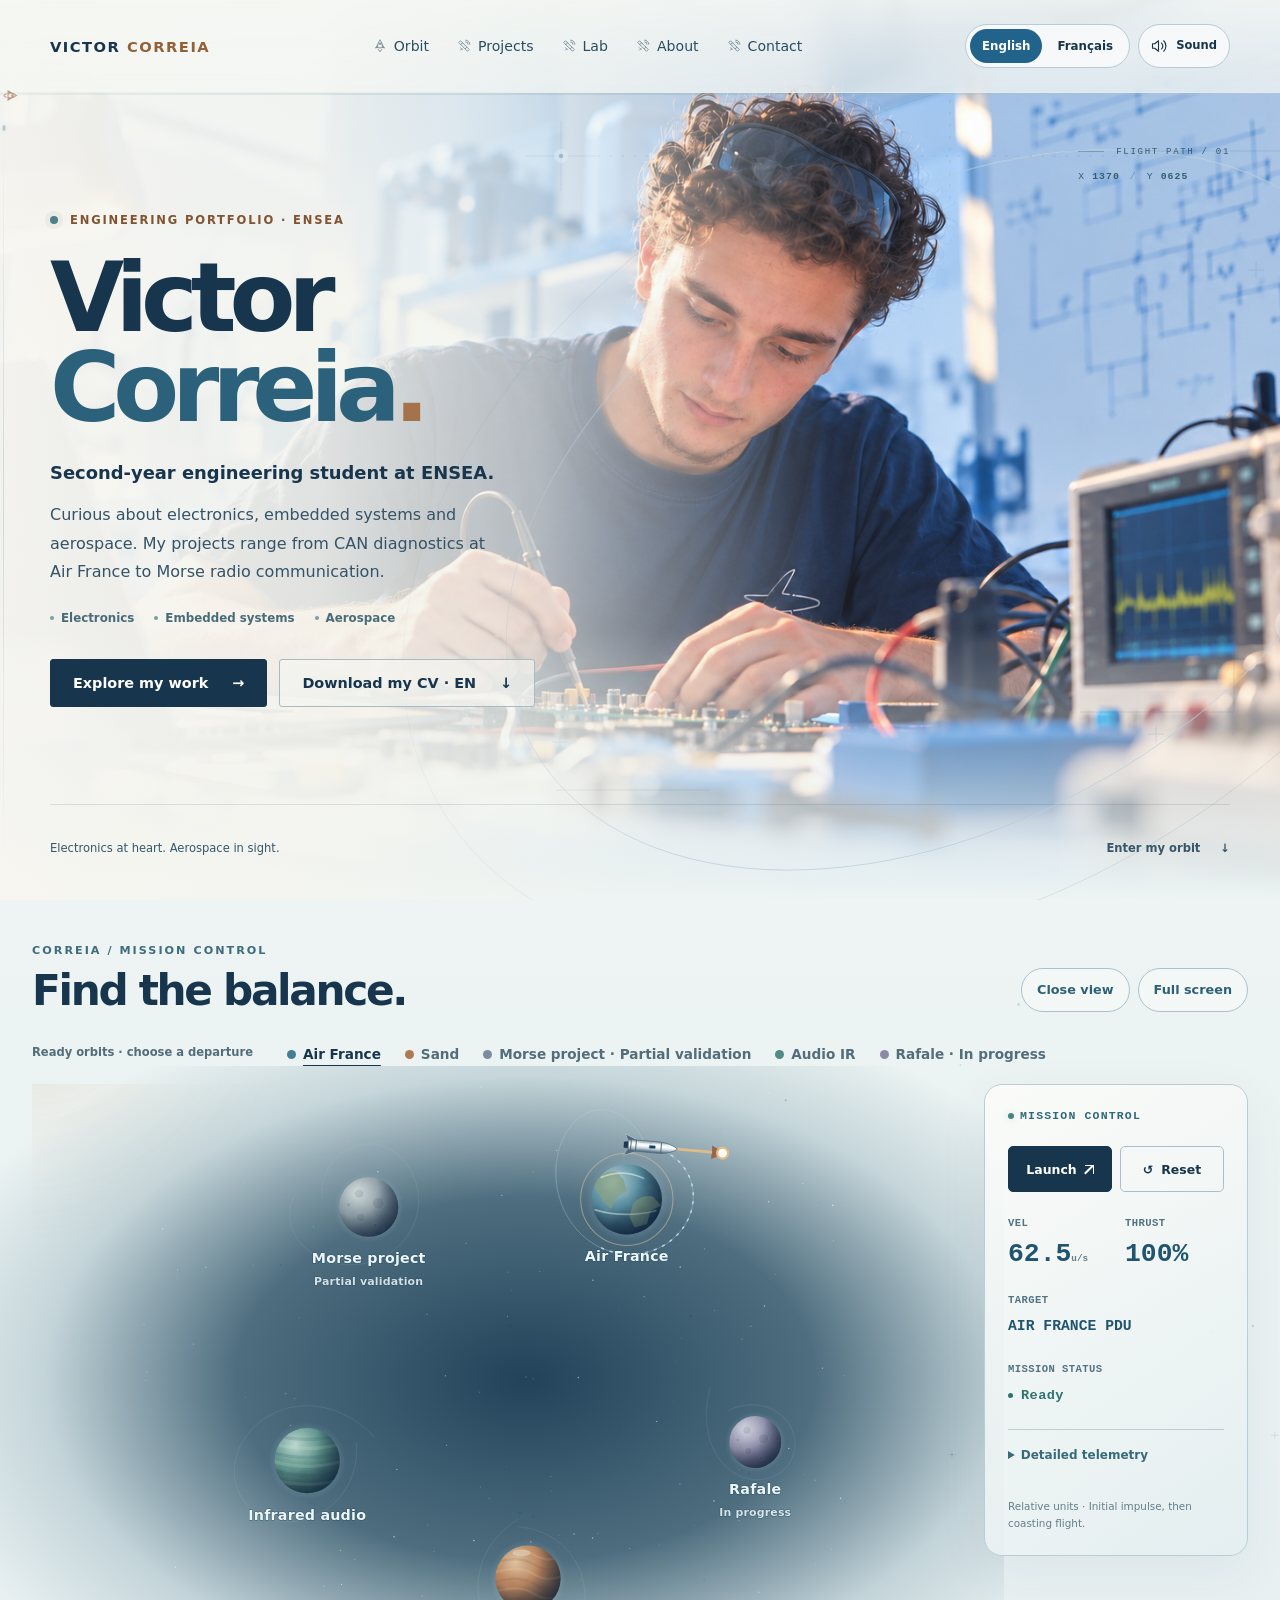
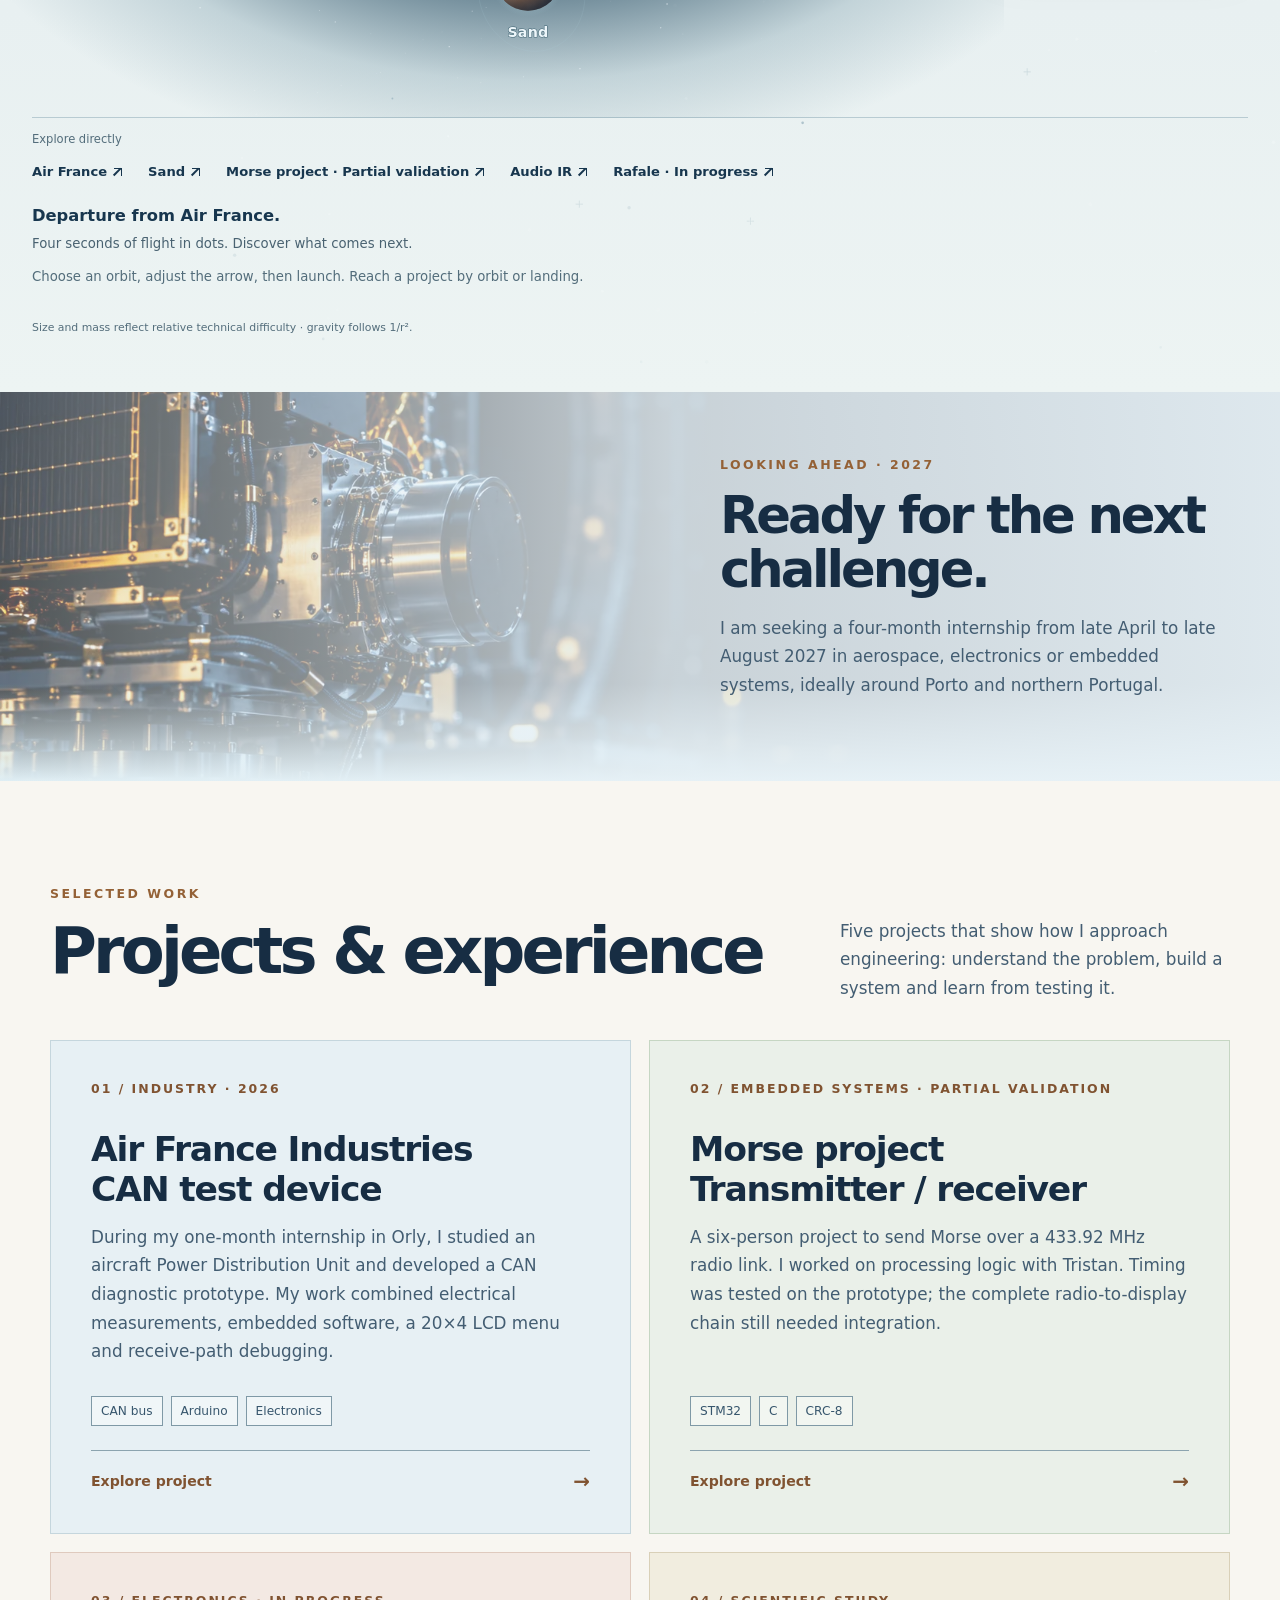
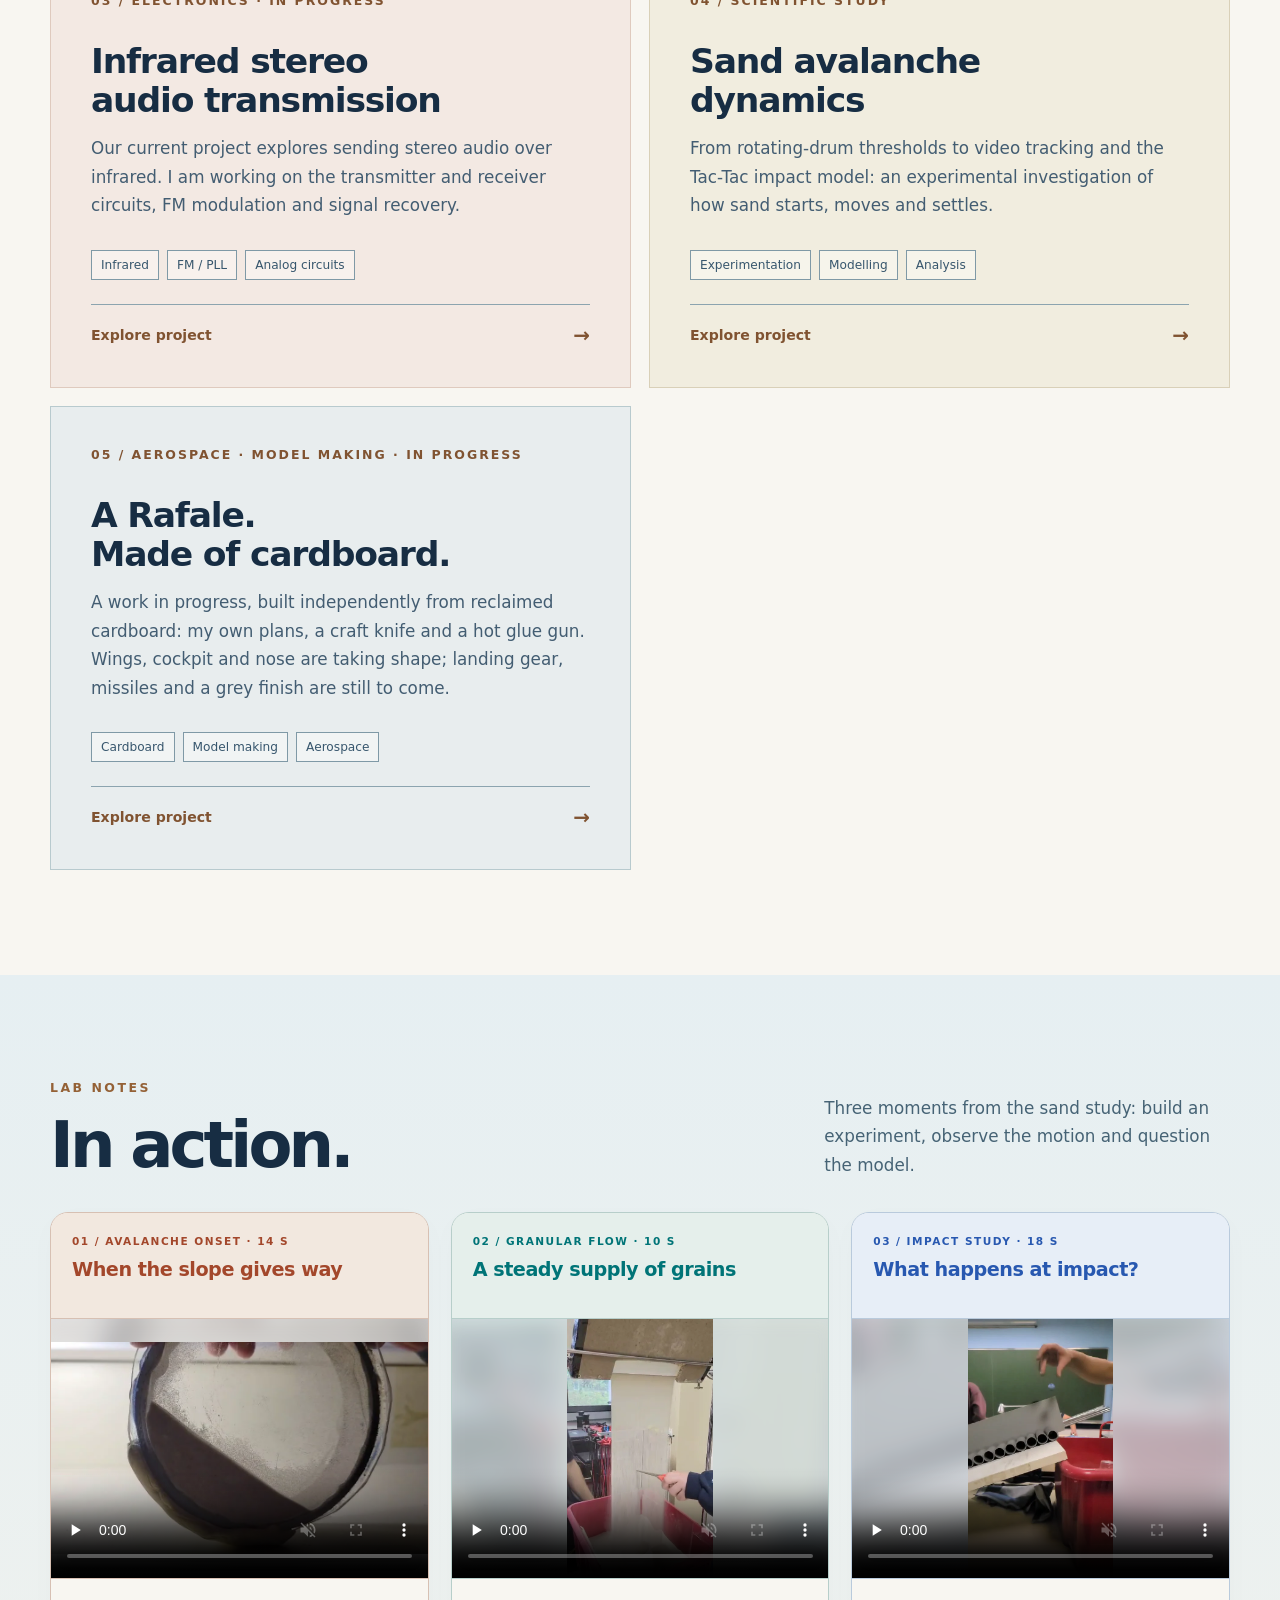
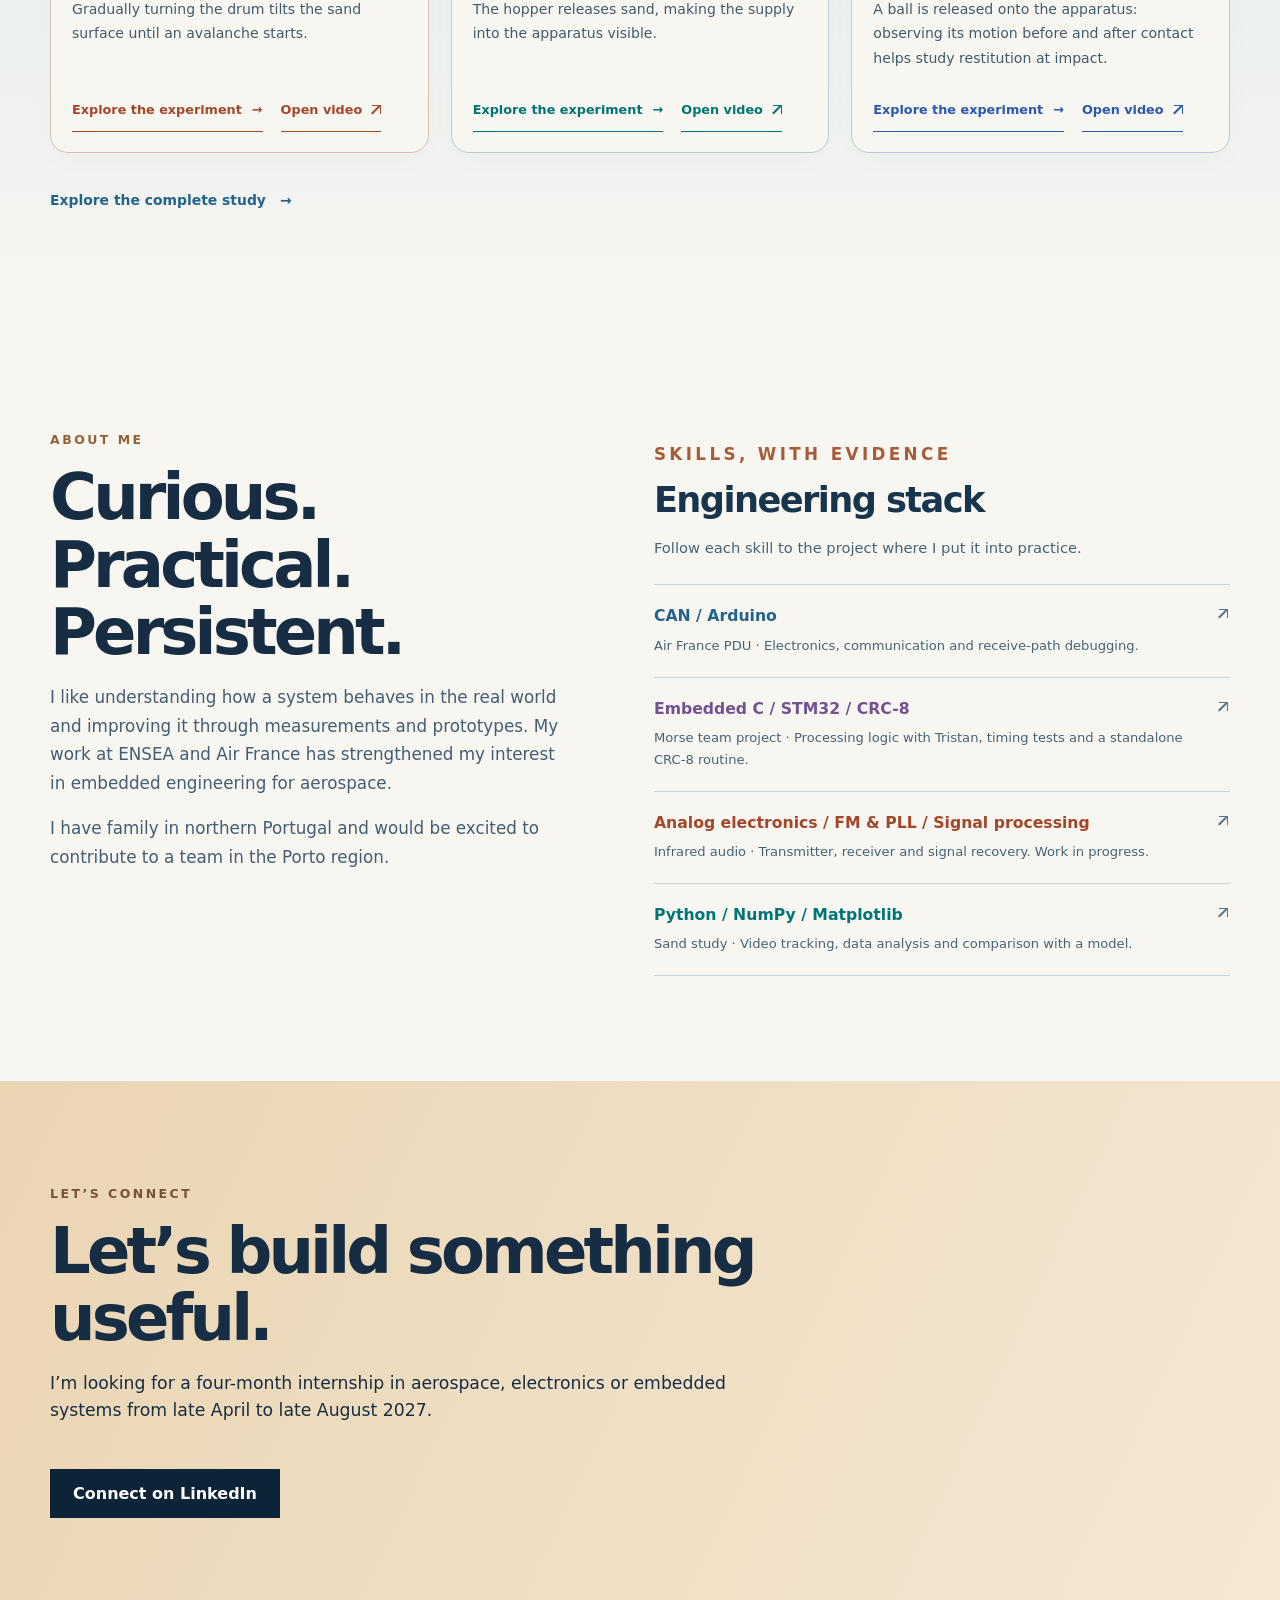
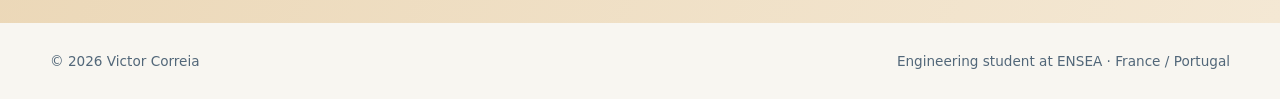
==== commit 9437b2d5: "Create immersive Mission Control and visual project introductions" ====
--- a/index.html
+++ b/index.html
@@ -54,6 +54,7 @@
 </style>
 <link rel="stylesheet" href="assets/home-intro.css">
 <script src="assets/orbit-game.js" defer></script>
+<script src="assets/orbit-materials.js" defer></script>
 <noscript><style>.reveal{opacity:1;transform:none}.space-home *{animation:none!important}</style></noscript>
 <link rel="stylesheet" href="assets/language.css">
 <link rel="stylesheet" href="assets/orbit-game.css">
@@ -74,6 +75,7 @@
 <script src="assets/mission-preview.js" defer></script>
 <link rel="stylesheet" href="assets/home-flight.css">
 <script src="assets/home-flight.js" defer></script>
+<link rel="stylesheet" href="assets/orbit-immersive.css">
 </head><body><header class="nav" id="nav"><a class="brand" href="#home">VICTOR <b>CORREIA</b></a><nav class="links" aria-label="Main navigation"><a href="#orbit"><svg class="space-menu-icon" viewBox="0 0 24 24" fill="none" stroke="currentColor" stroke-width="1.3" stroke-linecap="round" stroke-linejoin="round" aria-hidden="true" focusable="false"><path d="M12 2c-3.3 3.7-4.6 8.1-4.1 13h8.2C16.6 10.1 15.3 5.7 12 2Z"/><circle cx="12" cy="8" r="1.5"/><path d="m8 10-3.7 5.5L8 14m8-4 3.7 5.5L16 14M9 18l3 4 3-4"/></svg>Orbit</a><a href="#projects"><svg class="space-menu-icon" viewBox="0 0 24 24" fill="none" stroke="currentColor" stroke-width="1.3" stroke-linecap="round" stroke-linejoin="round" aria-hidden="true" focusable="false"><path d="m10 7 7 7-3 3-7-7zM7 10 3 6l3-3 4 4m4 10 4 4 3-3-4-4M6 15l3 3m-3 1 2-2M15 5a4 4 0 0 1 4 4m-4-7a7 7 0 0 1 7 7"/></svg>Projects</a><a href="#films"><svg class="space-menu-icon" viewBox="0 0 24 24" fill="none" stroke="currentColor" stroke-width="1.3" stroke-linecap="round" stroke-linejoin="round" aria-hidden="true" focusable="false"><path d="m10 7 7 7-3 3-7-7zM7 10 3 6l3-3 4 4m4 10 4 4 3-3-4-4M6 15l3 3m-3 1 2-2M15 5a4 4 0 0 1 4 4m-4-7a7 7 0 0 1 7 7"/></svg>Lab</a><a href="#about"><svg class="space-menu-icon" viewBox="0 0 24 24" fill="none" stroke="currentColor" stroke-width="1.3" stroke-linecap="round" stroke-linejoin="round" aria-hidden="true" focusable="false"><path d="m10 7 7 7-3 3-7-7zM7 10 3 6l3-3 4 4m4 10 4 4 3-3-4-4M6 15l3 3m-3 1 2-2M15 5a4 4 0 0 1 4 4m-4-7a7 7 0 0 1 7 7"/></svg>About</a><a href="#contact"><svg class="space-menu-icon" viewBox="0 0 24 24" fill="none" stroke="currentColor" stroke-width="1.3" stroke-linecap="round" stroke-linejoin="round" aria-hidden="true" focusable="false"><path d="m10 7 7 7-3 3-7-7zM7 10 3 6l3-3 4 4m4 10 4 4 3-3-4-4M6 15l3 3m-3 1 2-2M15 5a4 4 0 0 1 4 4m-4-7a7 7 0 0 1 7 7"/></svg>Contact</a></nav><nav class="language-switch" aria-label="Choose language"><a href="/index.html" lang="en" hreflang="en" data-language="en" aria-label="English" aria-current="page"><span class="language-name">English</span><span class="language-short" aria-hidden="true">EN</span></a><a href="/fr/index.html" lang="fr" hreflang="fr" data-language="fr" aria-label="Français"><span class="language-name">Français</span><span class="language-short" aria-hidden="true">FR</span></a></nav></header>
 <div class="page-flight-progress" role="progressbar" aria-label="Reading progress" aria-valuemin="0" aria-valuemax="100" aria-valuenow="0" hidden><span class="flight-progress-track" aria-hidden="true"></span><span class="flight-progress-fill" aria-hidden="true"></span><span class="flight-progress-ship" aria-hidden="true"><svg viewBox="0 0 24 24" fill="none" stroke="currentColor" stroke-width="1.3" stroke-linecap="round" stroke-linejoin="round" aria-hidden="true" focusable="false"><path d="M12 2c-3.3 3.7-4.6 8.1-4.1 13h8.2C16.6 10.1 15.3 5.7 12 2Z"/><circle cx="12" cy="8" r="1.5"/><path d="m8 10-3.7 5.5L8 14m8-4 3.7 5.5L16 14M9 18l3 4 3-4"/></svg></span></div>
 
@@ -141,7 +143,7 @@
   <div class="wrap orbit-universe">
     <div class="space-illustration orbit-illustration">
       <section class="orbit-game" data-state="ready" aria-labelledby="orbit-game-title">
-        <header class="orbit-header"><p class="orbit-brand">CORREIA / ORBIT LAB <span aria-hidden="true">✦</span></p><h2 id="orbit-game-title">Find the balance.</h2></header>
+        <header class="orbit-header"><div><p class="orbit-brand">CORREIA / MISSION CONTROL</p><h2 id="orbit-game-title">Find the balance.</h2></div><div class="orbit-view-controls"><button class="orbit-camera" type="button" aria-pressed="false" aria-label="Close view of the rocket" disabled>Close view</button><button class="orbit-expand" type="button" aria-pressed="false" hidden>Full screen</button></div></header>
         <div class="orbit-destinations" role="group" aria-label="Ready orbits · choose a departure">
           <p class="orbit-selector-label">Ready orbits · choose a departure</p>
           <button type="button" data-planet="air-france" aria-pressed="true" disabled><span class="orbit-planet-dot air-france" aria-hidden="true"></span>Air France</button>
@@ -176,15 +178,15 @@
           <aside class="orbit-mission" aria-labelledby="mission-control-title">
             <p id="mission-control-title" class="mission-heading"><span aria-hidden="true"></span>MISSION CONTROL</p>
             <div class="orbit-controls"><button class="orbit-launch" type="button" disabled>Launch <span aria-hidden="true">↗</span></button><button class="orbit-reset" type="button" disabled><span aria-hidden="true">↺</span> Reset</button><button class="orbit-pause" type="button" aria-pressed="false" hidden>Pause</button></div>
-            <dl class="mission-target"><dt>TARGET</dt><dd data-telemetry="target">AIR FRANCE PDU</dd></dl>
-            <dl class="mission-telemetry" aria-label="Flight telemetry"><div><dt><abbr title="Instantaneous speed">VEL</abbr></dt><dd><span data-telemetry="velocity">—</span><small>u/s</small></dd></div><div><dt><abbr title="Altitude above the target planet">ALT</abbr></dt><dd><span data-telemetry="altitude">—</span><small>u</small></dd></div><div><dt><abbr title="Initial launch velocity change">Δv</abbr></dt><dd><span data-telemetry="delta-v">—</span><small>u/s</small></dd></div><div><dt><abbr title="Combined pull of all six bodies">Σg</abbr></dt><dd><span data-telemetry="gravity">—</span><small>u/s²</small></dd></div><div><dt><abbr title="X coordinate">X</abbr></dt><dd><span data-telemetry="x">—</span><small>u</small></dd></div><div><dt><abbr title="Y coordinate">Y</abbr></dt><dd><span data-telemetry="y">—</span><small>u</small></dd></div></dl>
-            <p class="mission-units">Simulation · relative units</p>
+            <dl class="mission-primary"><div><dt><abbr title="Instantaneous speed">VEL</abbr></dt><dd><span data-telemetry="velocity">—</span><small>u/s</small></dd></div><div><dt><abbr title="Initial launch impulse setting">THRUST</abbr></dt><dd class="orbit-power"><output>100 %</output></dd></div><div class="mission-target"><dt>TARGET</dt><dd data-telemetry="target">AIR FRANCE PDU</dd></div><div class="mission-state"><dt>MISSION STATUS</dt><dd><span class="orbit-state-label">Ready for launch</span></dd></div></dl>
+            <details class="orbit-telemetry-detail"><summary>Detailed telemetry</summary><dl class="mission-telemetry" aria-label="Flight telemetry"><div><dt><abbr title="Altitude above the target planet">ALT</abbr></dt><dd><span data-telemetry="altitude">—</span><small>u</small></dd></div><div><dt><abbr title="Initial launch velocity change">Δv</abbr></dt><dd><span data-telemetry="delta-v">—</span><small>u/s</small></dd></div><div><dt><abbr title="Combined pull of all six bodies">Σg</abbr></dt><dd><span data-telemetry="gravity">—</span><small>u/s²</small></dd></div><div><dt><abbr title="X coordinate">X</abbr></dt><dd><span data-telemetry="x">—</span><small>u</small></dd></div><div><dt><abbr title="Y coordinate">Y</abbr></dt><dd><span data-telemetry="y">—</span><small>u</small></dd></div></dl></details>
+            <p class="mission-units">Relative units · Initial impulse, then coasting flight.</p>
           </aside>
         </div>
 
         <nav class="orbit-projects" aria-label="Direct project links"><span>Explore directly</span><a href="/projects/air-france-can.html">Air France<span aria-hidden="true">↗</span></a><a href="/projects/sand-flow.html">Sand<span aria-hidden="true">↗</span></a><a href="/projects/stm32-morse.html">Morse project · Partial validation<span aria-hidden="true">↗</span></a><a href="/projects/infrared-audio.html">Audio IR<span aria-hidden="true">↗</span></a><a href="/projects/cardboard-rafale.html">Rafale · In progress<span aria-hidden="true">↗</span></a></nav>
 
-        <div class="orbit-readout"><span class="orbit-state-label">Ready for launch</span><span class="orbit-power">Thrust <output>100 %</output></span></div>
+
         <p class="orbit-status" role="status" aria-live="polite" aria-atomic="true"><strong class="orbit-message">Prepare your trajectory.</strong><span class="orbit-detail">Aim the rocket. Gravity shapes the rest of the flight.</span></p>
 
         <p id="orbit-instructions" class="orbit-instructions">Choose an orbit, adjust the arrow, then launch. Reach a project by orbit or landing.</p>
--- a/assets/orbit-immersive.css
+++ b/assets/orbit-immersive.css
@@ -0,0 +1,130 @@
+/* The scene fills the page; the console stays readable beside the flight. */
+.orbit-exploration { padding: 42px 0 55px; min-height: 100svh; background: linear-gradient(#edf4f3, #e8f0f1 65%, #edf4f3); }
+.orbit-exploration .orbit-universe { width: min(1640px, calc(100% - 64px)); max-width: none; }
+.orbit-exploration .orbit-illustration { max-width: none; }
+.orbit-exploration .orbit-header { display: flex; align-items: end; justify-content: space-between; gap: 25px; margin-bottom: 20px; }
+.orbit-exploration .orbit-header h2 { font-size: clamp(2.2rem, 3.3vw, 3.3rem); line-height: 1; margin: 10px 0 0; }
+.orbit-exploration .orbit-brand { font-size: .7rem; letter-spacing: .18em; color: #3e6c7c; }
+.orbit-view-controls { display: flex; flex-wrap: wrap; gap: 8px; }
+.orbit-exploration .orbit-view-controls button { padding: 10px 15px; border: 1px solid #a9c1cc; border-radius: 24px; font-size: .8rem; color: #2e6178; background: #f8faf7a6; }
+.orbit-exploration .orbit-view-controls button[aria-pressed="true"] { background: #e1edf0; border-color: #48778b; }
+.orbit-exploration .orbit-destinations { gap: 5px 24px; margin-bottom: 8px; }
+.orbit-exploration .orbit-destinations > .orbit-selector-label { flex-basis: auto; align-self: center; margin-right: 10px; }
+.orbit-exploration .orbit-selector-label { font-size: .72rem; }
+.orbit-exploration .orbit-destinations button { font-size: .85rem; }
+.orbit-exploration .orbit-console { grid-template-columns: minmax(0, 1fr) 264px; gap: 26px; align-items: start; }
+.orbit-exploration .orbit-stage { width: 100%; max-width: none; min-height: 520px; height: min(850px, max(520px, calc(100svh - 285px))); margin: 0; isolation: isolate; }
+.orbit-exploration .orbit-stage::before { content: ""; position: absolute; inset: -3% -5%; z-index: -1; pointer-events: none; background: radial-gradient(ellipse at 53% 48%, #173952f2 0%, #23495fc7 38%, #59839543 63%, #e8f0f100 82%); }
+.orbit-exploration .orbit-system { width: 100%; height: 100%; max-height: none; aspect-ratio: auto; padding: 0; box-sizing: border-box; overflow: hidden; }
+.orbit-exploration .orbit-sun { opacity: .8; filter: blur(5px); }
+.orbit-exploration .orbit-project-label { fill: #edf6fa; paint-order: stroke; stroke: #244b5bb3; stroke-width: 1; stroke-linejoin: round; font-size: 13px; font-weight: 550; }
+.orbit-exploration .orbit-project-status { font-size: 10px; opacity: .85; }
+.orbit-exploration .orbit-project-link:hover .orbit-project-label, .orbit-exploration .orbit-project-link:focus-visible .orbit-project-label { fill: #f0cf9e; }
+.orbit-exploration .orbit-reference-path { stroke: #b2d3de; opacity: .18; }
+.orbit-exploration .orbit-reference-path.is-selected { opacity: .45; }
+.orbit-exploration .orbit-preview-path { stroke: #bfe3ee; stroke-width: 1.5; opacity: .9; vector-effect: non-scaling-stroke; }
+.orbit-exploration .orbit-flight-trail { stroke: #afdace; stroke-width: 1.9; opacity: .8; vector-effect: non-scaling-stroke; }
+.orbit-exploration .orbit-target-halo { stroke: #dfc69b; opacity: .5; }
+.orbit-exploration .orbit-aim-arrow, .orbit-exploration .orbit-aim-handle { stroke: #e1bb87; }
+.orbit-textured > g[clip-path] { display: none; }
+.orbit-textured > .orbit-planet-shade { opacity: .12; }
+.orbit-exploration .orbit-mission { position: sticky; top: 110px; padding: 23px; border: 1px solid #b8cdd5; border-radius: 18px; background: linear-gradient(145deg, #fbfcf9e8, #e4eef0e8); box-shadow: 0 16px 50px #335b7212; }
+.orbit-exploration .mission-heading { font: 650 .72rem/1.4 ui-monospace, monospace; letter-spacing: .1em; color: #316879; margin: 0 0 22px; }
+.orbit-exploration .mission-heading > span { width: 6px; height: 6px; }
+.orbit-exploration .orbit-controls { display: grid; grid-template-columns: 1fr 1fr; gap: 8px; margin-bottom: 23px; }
+.has-orbit-game .orbit-exploration .orbit-game .orbit-controls { position: static; inset: auto; display: grid; flex-wrap: wrap; max-width: none; padding: 0; background: none; border: 0; border-radius: 0; box-shadow: none; backdrop-filter: none; }
+.orbit-exploration .orbit-controls button { padding: 12px 10px; min-height: 46px; font-size: .78rem; border: 1px solid #aabfc9; border-radius: 5px; justify-content: center; }
+.orbit-exploration .orbit-controls .orbit-launch { border-color: #17364e; }
+.orbit-exploration .orbit-controls .orbit-pause { grid-column: 1 / -1; }
+.orbit-exploration .mission-primary { display: grid; grid-template-columns: 1fr 1fr; gap: 22px 18px; margin: 0; }
+.orbit-exploration .mission-primary > div { min-width: 0; }
+.orbit-exploration .mission-primary > .mission-target, .orbit-exploration .mission-primary > .mission-state { grid-column: 1 / -1; margin: 0; }
+.orbit-exploration .mission-primary dt { color: #537282; font: 550 .66rem/1.6 ui-monospace, monospace; letter-spacing: .04em; }
+.orbit-exploration .mission-primary abbr { text-decoration: none; }
+.orbit-exploration .mission-primary dd { margin: 7px 0 0; color: #21556f; font: 650 1.65rem/1.15 ui-monospace, monospace; font-variant-numeric: tabular-nums; }
+.orbit-exploration .mission-primary small { font-size: .58rem; color: #637d89; }
+.orbit-exploration .mission-primary .mission-target dd { font-size: .92rem; line-height: 1.6; }
+.orbit-exploration .mission-primary .mission-state dd { font-size: .95rem; }
+.orbit-exploration .orbit-state-label { font-size: .85rem; }
+.orbit-exploration .orbit-power { font: inherit; color: inherit; }
+.orbit-exploration .orbit-power output { font: inherit; color: inherit; }
+.orbit-telemetry-detail { margin-top: 22px; padding-top: 18px; border-top: 1px solid #bbced4; }
+.orbit-telemetry-detail summary { color: #396a7a; font-size: .75rem; font-weight: 600; cursor: pointer; min-height: 32px; }
+.orbit-telemetry-detail summary:focus-visible { outline: 2px solid #946136; outline-offset: 4px; }
+.orbit-exploration .mission-telemetry { margin-top: 18px; gap: 17px; }
+.orbit-exploration .mission-telemetry dt { font-size: .66rem; }
+.orbit-exploration .mission-telemetry dd { font-size: 1.02rem; }
+.orbit-exploration .mission-telemetry small, .orbit-exploration .mission-units { font-size: .65rem; }
+.orbit-exploration .mission-units { margin: 18px 0 0; line-height: 1.65; }
+.orbit-exploration .orbit-arrival { position: absolute; left: 20px; bottom: 20px; width: min(530px, calc(100% - 40px)); padding: 22px; z-index: 3; background: #f3f9f2f0; border: 1px solid #b2cdd0; border-radius: 12px; box-shadow: 0 10px 40px #0d30422b; }
+.orbit-exploration .arrival-title { font-size: .95rem; }
+.orbit-exploration .orbit-projects { margin-top: 18px; gap: 0 26px; border-top: 1px solid #b8cbd2; padding-top: 12px; }
+.orbit-exploration .orbit-projects > span { font-size: .72rem; }
+.orbit-exploration .orbit-projects a { font-size: .82rem; }
+.orbit-exploration .orbit-status { min-height: auto; margin: 10px 0; }
+.orbit-exploration .orbit-message { font-size: 1.02rem; }
+.orbit-exploration .orbit-detail, .orbit-exploration #orbit-instructions { font-size: .83rem; }
+.orbit-exploration .orbit-note { font-size: .68rem; }
+.orbit-exploration:fullscreen { overflow-y: auto; padding: 22px 0; background: #e8f0f1; }
+.orbit-exploration:fullscreen .orbit-universe { width: calc(100% - 48px); }
+.orbit-exploration:fullscreen .orbit-header { margin-bottom: 12px; }
+.orbit-exploration:fullscreen .orbit-header h2 { font-size: 2.1rem; }
+.orbit-exploration:fullscreen .orbit-stage { height: max(450px, calc(100svh - 245px)); min-height: 450px; }
+.orbit-exploration:fullscreen .orbit-mission { top: 20px; }
+.orbit-exploration:fullscreen .orbit-projects { margin-top: 8px; }
+.orbit-exploration:fullscreen #orbit-instructions, .orbit-exploration:fullscreen #orbit-keyboard, .orbit-exploration:fullscreen .orbit-note { display: none; }
+@media (max-width: 1100px) {
+  .orbit-exploration .orbit-universe { width: calc(100% - 40px); }
+  .orbit-exploration .orbit-console { grid-template-columns: minmax(0, 1fr) 230px; gap: 16px; }
+  .orbit-exploration .orbit-mission { padding: 18px; }
+  .orbit-exploration .orbit-stage { min-height: 500px; height: max(500px, calc(100svh - 285px)); }
+}
+@media (max-width: 760px) {
+  .orbit-exploration { padding: 70px 0 45px; }
+  .orbit-exploration .orbit-universe { width: calc(100% - 28px); }
+  .orbit-exploration .orbit-header { align-items: start; gap: 14px; flex-direction: column; }
+  .orbit-exploration .orbit-header h2 { font-size: clamp(2.3rem, 10vw, 3.3rem); }
+  .orbit-exploration .orbit-view-controls button { font-size: .72rem; padding: 10px 13px; }
+  .orbit-exploration .orbit-destinations { gap: 2px 19px; }
+  .orbit-exploration .orbit-destinations > .orbit-selector-label { flex-basis: 100%; }
+  .orbit-exploration .orbit-destinations button { font-size: .72rem; }
+  .orbit-exploration .orbit-console { grid-template-columns: 1fr; gap: 16px; }
+  .orbit-exploration .orbit-stage { min-height: 0; height: max(390px, 57svh); margin-inline: -7px; width: calc(100% + 14px); }
+  .orbit-exploration .orbit-project-label { font-size: 16px; }
+  .orbit-exploration .orbit-project-status { font-size: 12px; }
+  .orbit-exploration .orbit-mission { position: relative; top: auto; padding: 20px; }
+  .orbit-exploration .mission-heading { margin-bottom: 15px; }
+  .orbit-exploration .orbit-controls { display: flex; flex-wrap: wrap; margin-bottom: 20px; }
+  .has-orbit-game .orbit-exploration .orbit-game .orbit-controls { display: flex; }
+  .orbit-exploration .orbit-controls button { flex: 1 1 auto; width: auto; }
+  .has-orbit-game .orbit-exploration .orbit-game[data-stage-visible="true"] .orbit-controls {
+    position: fixed; left: 20px; right: 20px; bottom: max(12px, env(safe-area-inset-bottom)); z-index: 25;
+    padding: 9px; margin: 0; background: #f4f8f5f2; border: 1px solid #aec6d0; border-radius: 12px;
+    box-shadow: 0 5px 35px #17364e21;
+  }
+  .has-orbit-game .orbit-exploration .orbit-mission { padding-top: 23px; }
+  .orbit-exploration .mission-primary { gap: 20px 18px; }
+  .orbit-exploration .mission-primary .mission-target, .orbit-exploration .mission-primary .mission-state { grid-column: auto; }
+  .orbit-exploration .mission-primary dd { font-size: 1.6rem; }
+  .orbit-exploration .mission-primary .mission-target dd { font-size: .77rem; }
+  .orbit-exploration .orbit-projects { gap: 0 20px; }
+  .orbit-exploration .orbit-projects a { font-size: .73rem; }
+  .orbit-exploration .orbit-arrival { left: 12px; bottom: 12px; padding: 18px; width: calc(100% - 24px); }
+  .orbit-exploration .arrival-title { font-size: .8rem; }
+  .orbit-exploration:fullscreen .orbit-universe { width: calc(100% - 28px); }
+  .orbit-exploration:fullscreen .orbit-stage { min-height: 0; height: 54svh; }
+}
+@media (max-height: 520px) and (min-width: 761px) {
+  .orbit-exploration .orbit-stage { min-height: 260px; height: max(260px, calc(100svh - 140px)); }
+  .orbit-exploration .orbit-mission { position: relative; top: auto; }
+  .orbit-exploration:fullscreen .orbit-stage { min-height: 260px; height: max(260px, calc(100svh - 150px)); }
+  .has-orbit-game .orbit-exploration .orbit-game[data-stage-visible="true"] .orbit-controls {
+    position: fixed; inset: auto 12px 12px auto; z-index: 25; display: flex; flex-wrap: nowrap;
+    width: auto; max-width: calc(100vw - 24px); padding: 9px; margin: 0;
+    background: #f4f8f5f2; border: 1px solid #aec6d0; border-radius: 12px; box-shadow: 0 5px 35px #17364e21;
+  }
+  .has-orbit-game .orbit-exploration .orbit-game[data-stage-visible="true"] .orbit-controls button { width: auto; }
+}
+@media (prefers-reduced-motion: reduce) {
+  .orbit-exploration *, .orbit-exploration *::before, .orbit-exploration *::after { animation: none !important; transition: none !important; }
+}
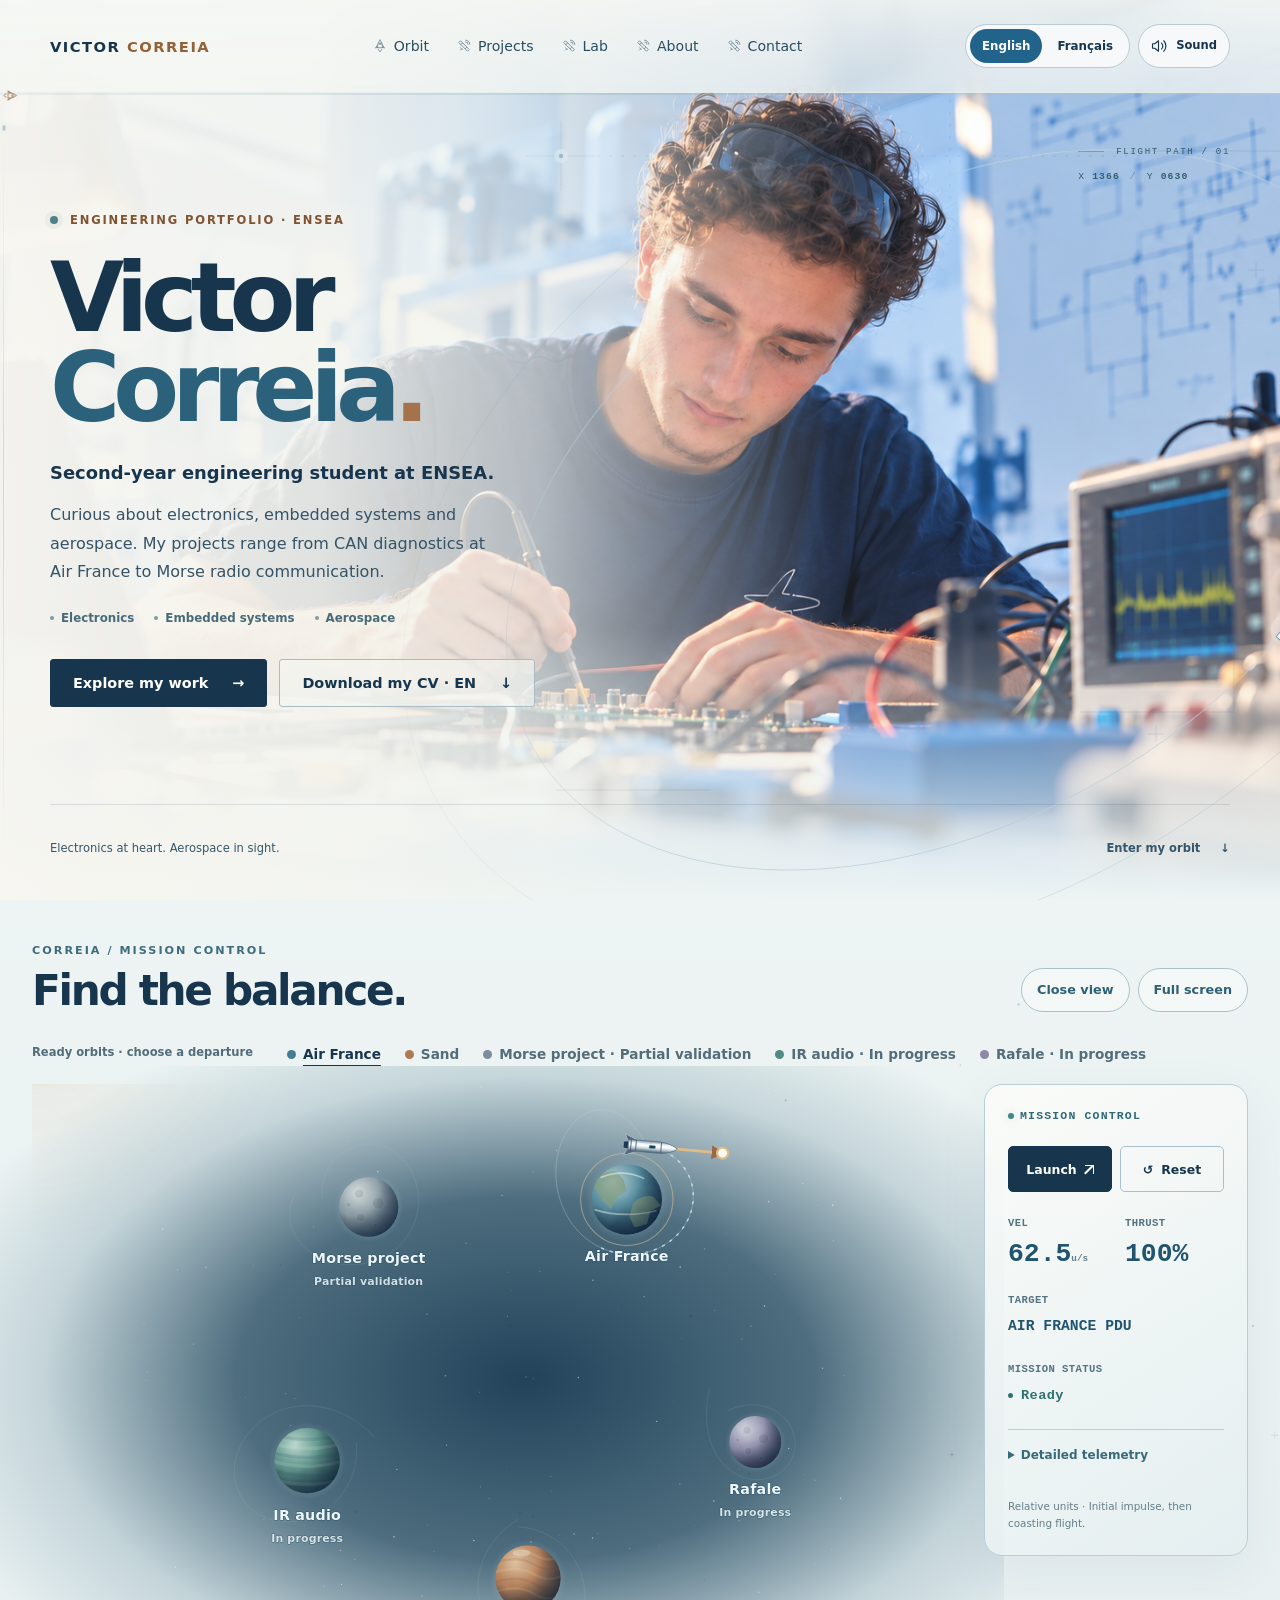
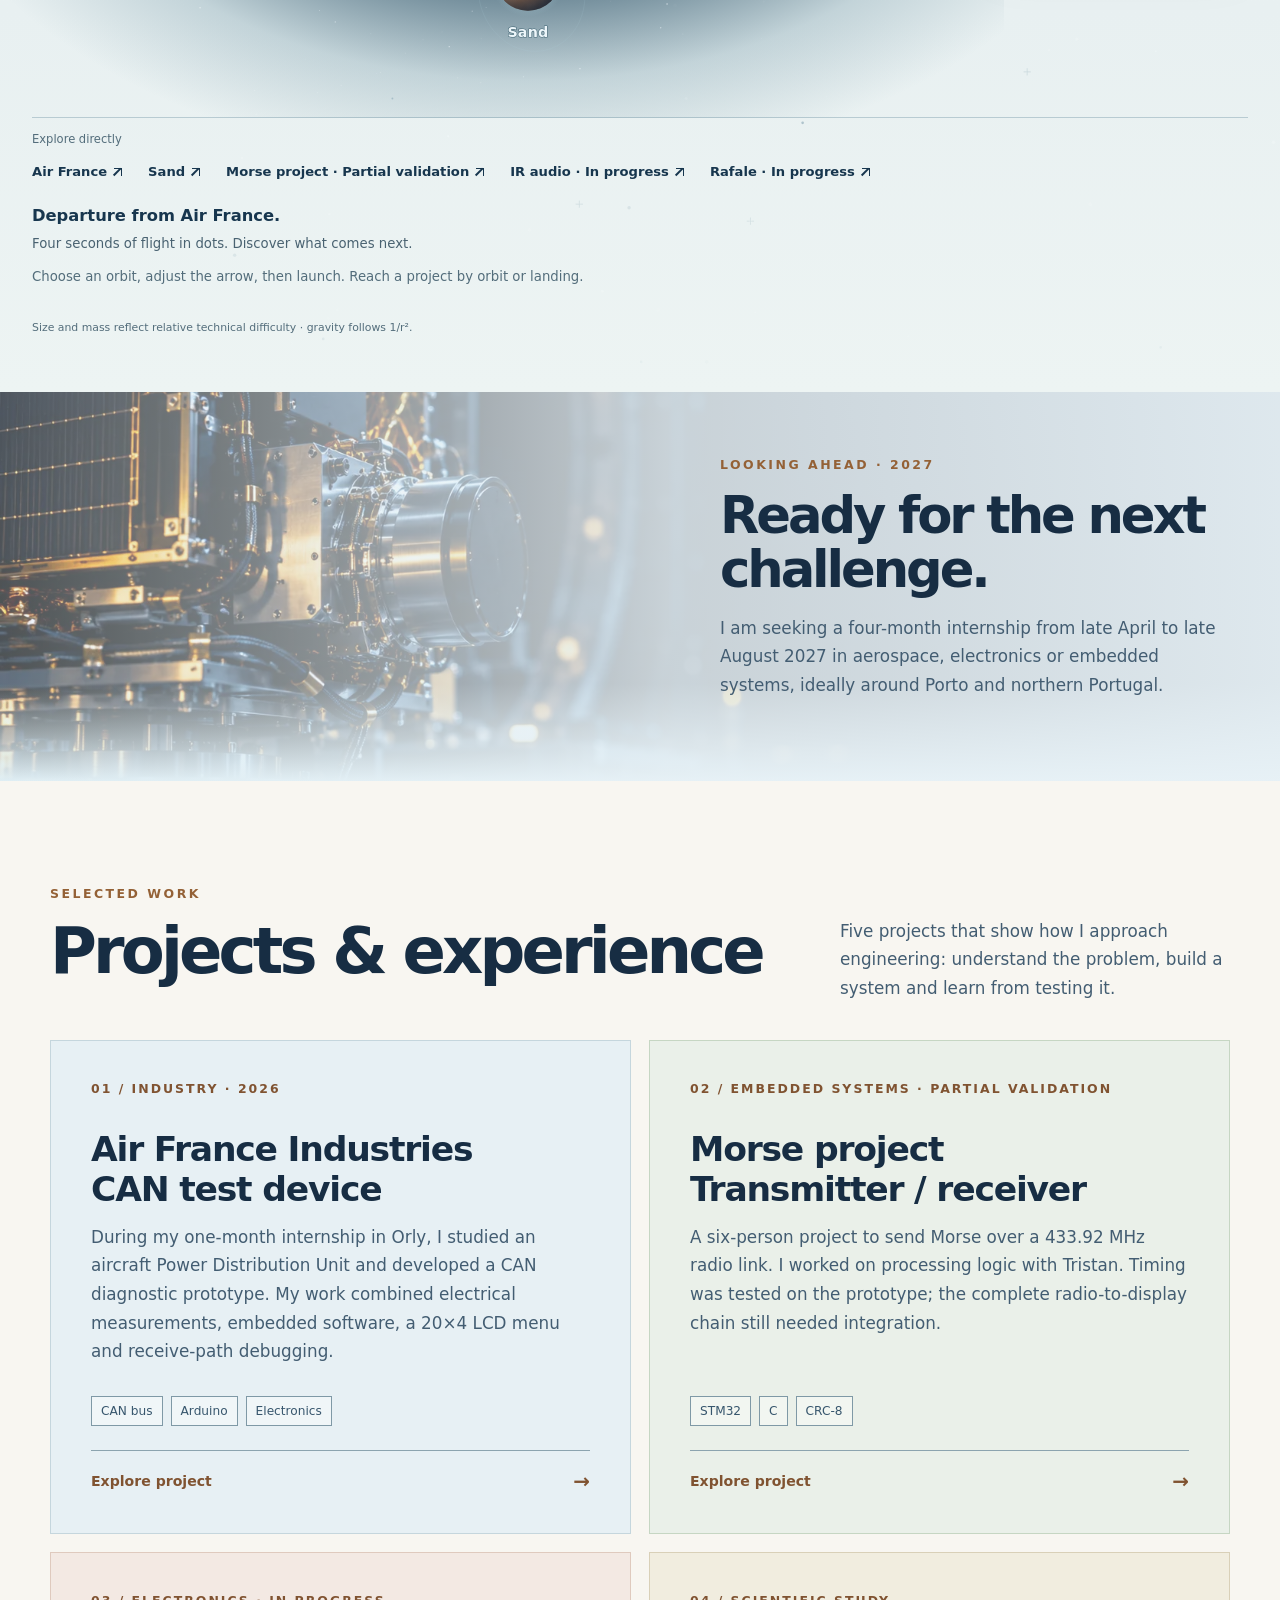
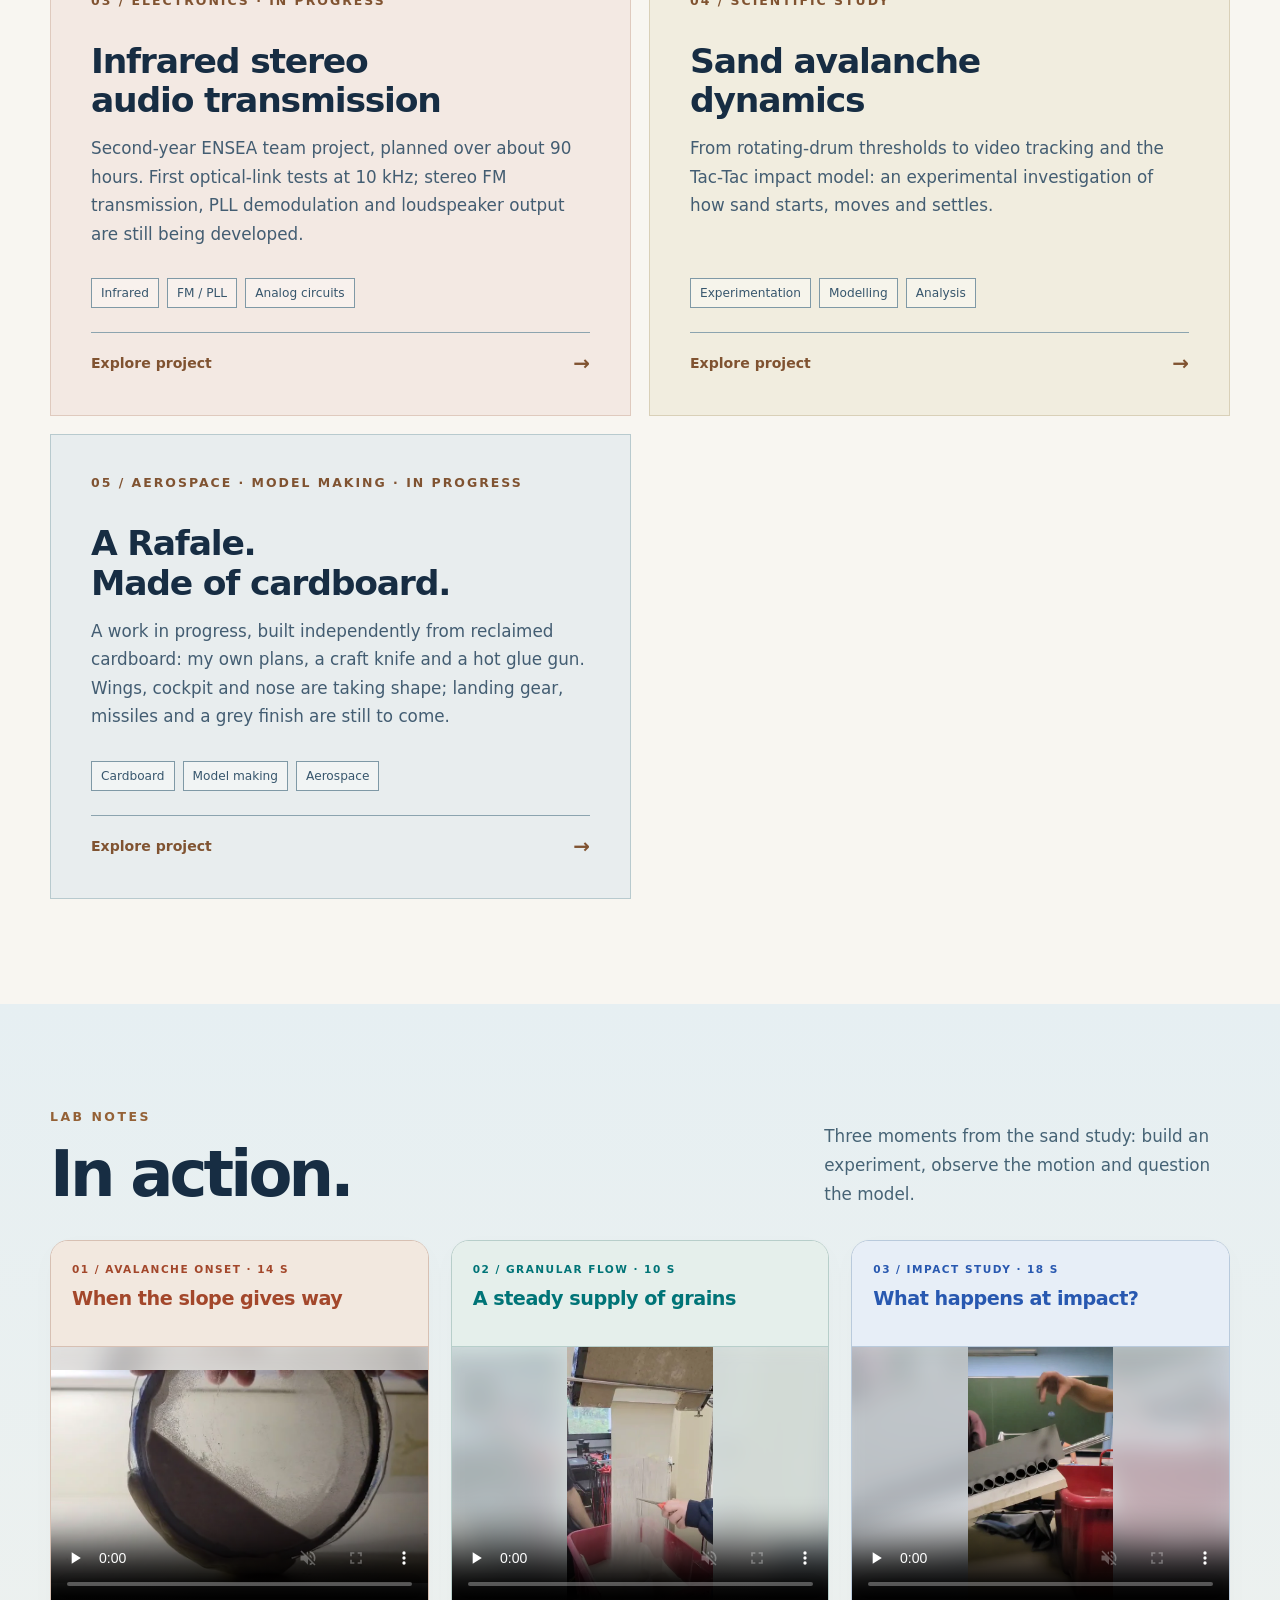
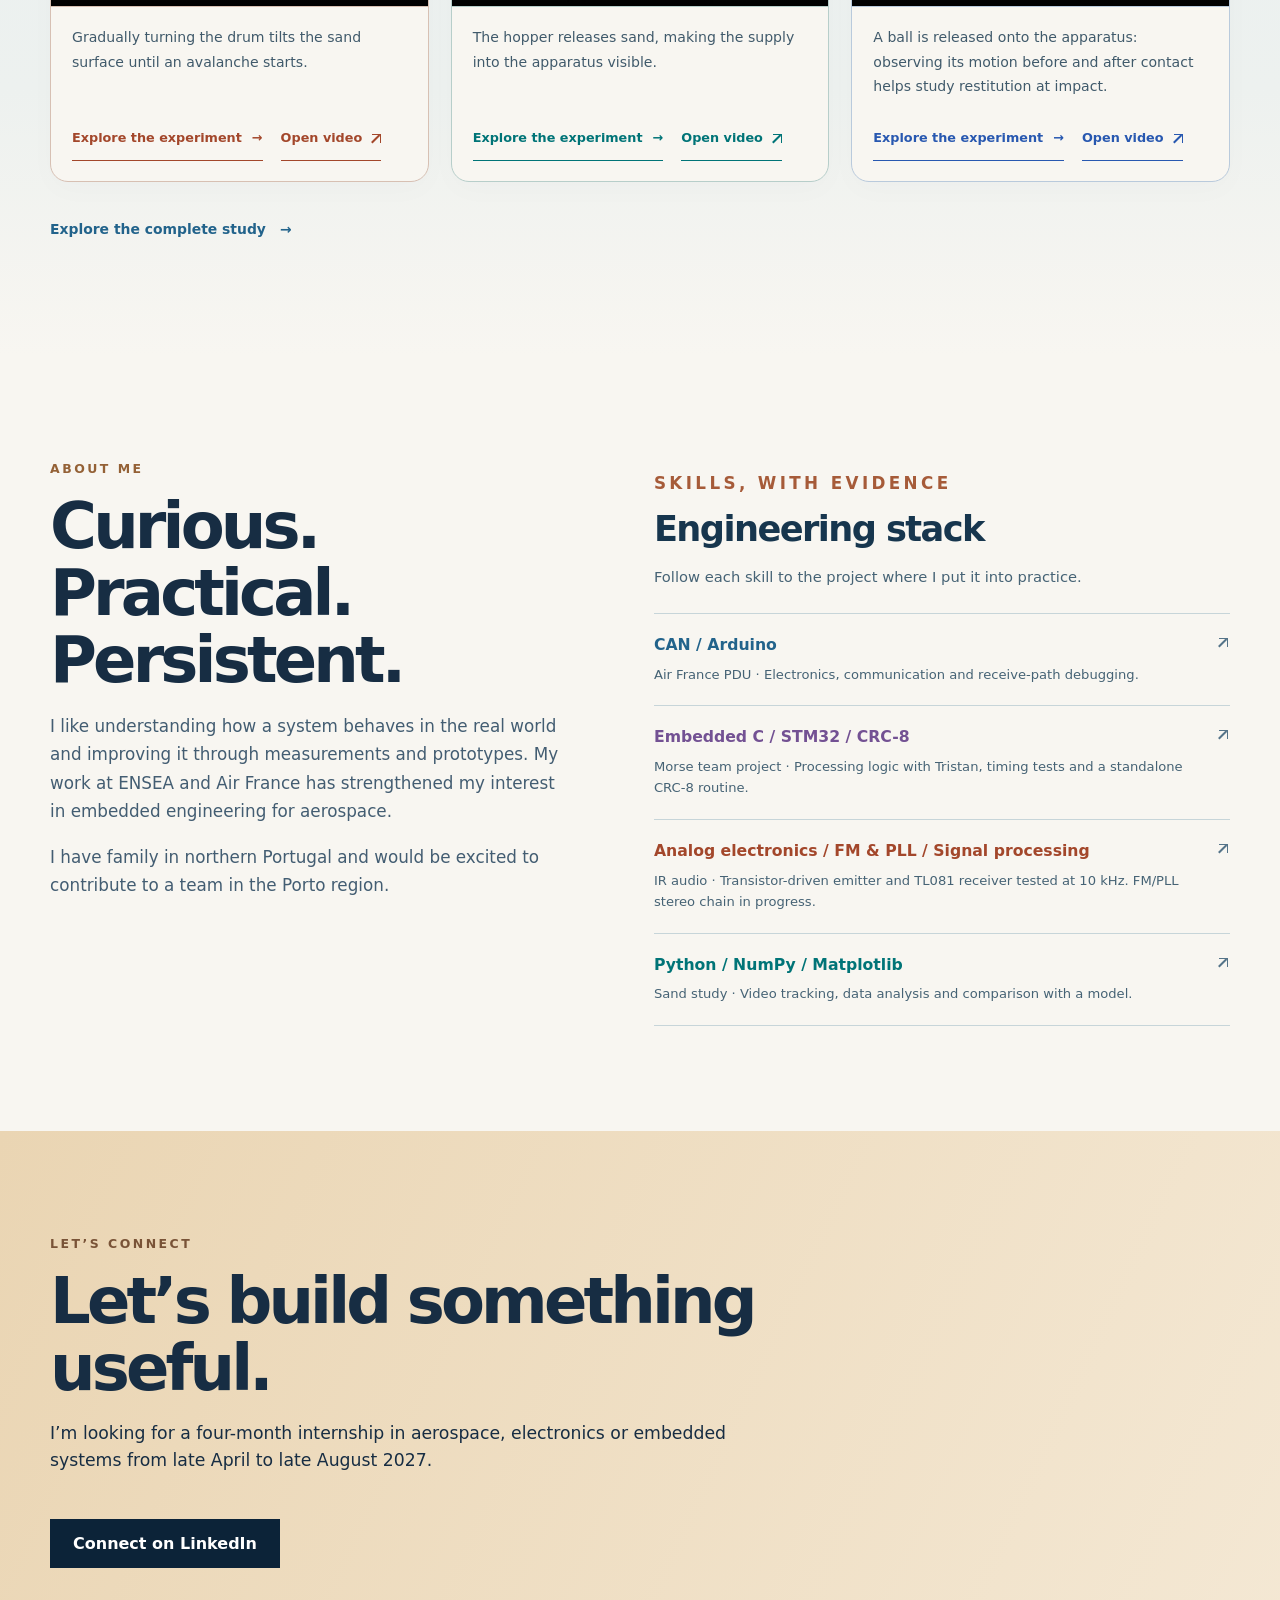
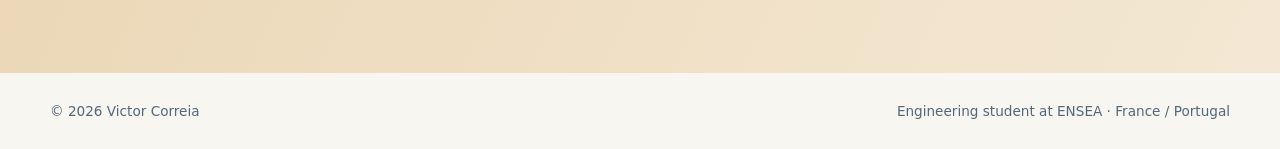
==== commit 76985621: "Expand infrared speaker project with immersive lab chapters" ====
--- a/index.html
+++ b/index.html
@@ -53,7 +53,7 @@
 .project:nth-child(5){background:#e8edee;border-color:#b8cace}.project:nth-child(5):hover,.project:nth-child(5):focus-visible{background:#d9e5e8;border-color:#668592}
 </style>
 <link rel="stylesheet" href="assets/home-intro.css">
-<script src="assets/orbit-game.js" defer></script>
+<script src="assets/orbit-game.js?v=infrared-20261009" defer></script>
 <script src="assets/orbit-materials.js" defer></script>
 <noscript><style>.reveal{opacity:1;transform:none}.space-home *{animation:none!important}</style></noscript>
 <link rel="stylesheet" href="assets/language.css">
@@ -72,7 +72,7 @@
 <link rel="stylesheet" href="assets/home-portrait.css">
 <link rel="stylesheet" href="assets/site-audio.css">
 <link rel="stylesheet" href="assets/mission-preview.css">
-<script src="assets/mission-preview.js" defer></script>
+<script src="assets/mission-preview.js?v=infrared-20261009" defer></script>
 <link rel="stylesheet" href="assets/home-flight.css">
 <script src="assets/home-flight.js" defer></script>
 <link rel="stylesheet" href="assets/orbit-immersive.css">
@@ -149,7 +149,7 @@
           <button type="button" data-planet="air-france" aria-pressed="true" disabled><span class="orbit-planet-dot air-france" aria-hidden="true"></span>Air France</button>
           <button type="button" data-planet="sand" aria-pressed="false" disabled><span class="orbit-planet-dot sand" aria-hidden="true"></span>Sand</button>
           <button type="button" data-planet="stm32" aria-pressed="false" disabled><span class="orbit-planet-dot stm32" aria-hidden="true"></span>Morse project · Partial validation</button>
-          <button type="button" data-planet="infrared" aria-pressed="false" disabled><span class="orbit-planet-dot infrared" aria-hidden="true"></span>Audio IR</button>
+          <button type="button" data-planet="infrared" aria-pressed="false" disabled><span class="orbit-planet-dot infrared" aria-hidden="true"></span>IR audio · In progress</button>
           <button type="button" data-planet="rafale" aria-pressed="false" disabled><span class="orbit-planet-dot rafale" aria-hidden="true"></span>Rafale · In progress</button>
         </div>
         <div class="orbit-console">
@@ -165,7 +165,7 @@
             <a class="orbit-project-link" data-project="air-france" href="/projects/air-france-can.html" aria-label="Air France"><circle class="orbit-planet-body" cx="440" cy="105" r="32" fill="url(#orbit-air-france-fallback)"/><circle class="orbit-project-hit-area" cx="440" cy="105" r="32"/><text class="orbit-project-label" x="440" y="161" text-anchor="middle" font-family="inherit" font-size="15">Air France</text></a>
             <a class="orbit-project-link" data-project="sand" href="/projects/sand-flow.html" aria-label="Sand"><circle class="orbit-planet-body" cx="350" cy="450" r="29.71" fill="url(#orbit-sand-fallback)"/><circle class="orbit-project-hit-area" cx="350" cy="450" r="29.71"/><text class="orbit-project-label" x="350" y="503.71" text-anchor="middle" font-family="inherit" font-size="15">Sand</text></a>
             <a class="orbit-project-link" data-project="stm32" href="/projects/stm32-morse.html" aria-label="Morse project · Partial validation"><title>Morse project · Partial validation</title><circle class="orbit-planet-body" cx="205" cy="112" r="26.99" fill="url(#orbit-stm32-fallback)"/><circle class="orbit-project-hit-area" cx="205" cy="112" r="26.99"/><text class="orbit-project-label" x="205" y="162.99" text-anchor="middle" font-family="inherit" font-size="15">Morse project</text><text class="orbit-project-label orbit-project-status" x="205" y="182.99" text-anchor="middle" font-family="inherit" font-size="12">Partial validation</text></a>
-            <a class="orbit-project-link" data-project="infrared" href="/projects/infrared-audio.html" aria-label="Infrared audio"><circle class="orbit-planet-body" cx="149" cy="343" r="29.71" fill="url(#orbit-infrared-fallback)"/><circle class="orbit-project-hit-area" cx="149" cy="343" r="29.71"/><text class="orbit-project-label" x="149" y="396.71" text-anchor="middle" font-family="inherit" font-size="15">Infrared audio</text></a>
+            <a class="orbit-project-link" data-project="infrared" href="/projects/infrared-audio.html" aria-label="Infrared audio · In progress"><circle class="orbit-planet-body" cx="149" cy="343" r="29.71" fill="url(#orbit-infrared-fallback)"/><circle class="orbit-project-hit-area" cx="149" cy="343" r="29.71"/><text class="orbit-project-label" x="149" y="396.71" text-anchor="middle" font-family="inherit" font-size="15">IR audio</text><text class="orbit-project-label orbit-project-status" x="149" y="416.71" text-anchor="middle" font-family="inherit" font-size="12">In progress</text></a>
             <a class="orbit-project-link" data-project="rafale" href="/projects/cardboard-rafale.html" aria-label="Cardboard Rafale · In progress"><title>Cardboard Rafale · In progress</title><circle class="orbit-planet-body" cx="557" cy="326" r="23.58" fill="url(#orbit-rafale-fallback)"/><circle class="orbit-project-hit-area" cx="557" cy="326" r="23.58"/><text class="orbit-project-label" x="557" y="373.58" text-anchor="middle" font-family="inherit" font-size="15">Rafale</text><text class="orbit-project-label orbit-project-status" x="557" y="393.58" text-anchor="middle" font-family="inherit" font-size="12">In progress</text></a>
           </svg>
         <div class="orbit-arrival" hidden>
@@ -184,7 +184,7 @@
           </aside>
         </div>
 
-        <nav class="orbit-projects" aria-label="Direct project links"><span>Explore directly</span><a href="/projects/air-france-can.html">Air France<span aria-hidden="true">↗</span></a><a href="/projects/sand-flow.html">Sand<span aria-hidden="true">↗</span></a><a href="/projects/stm32-morse.html">Morse project · Partial validation<span aria-hidden="true">↗</span></a><a href="/projects/infrared-audio.html">Audio IR<span aria-hidden="true">↗</span></a><a href="/projects/cardboard-rafale.html">Rafale · In progress<span aria-hidden="true">↗</span></a></nav>
+        <nav class="orbit-projects" aria-label="Direct project links"><span>Explore directly</span><a href="/projects/air-france-can.html">Air France<span aria-hidden="true">↗</span></a><a href="/projects/sand-flow.html">Sand<span aria-hidden="true">↗</span></a><a href="/projects/stm32-morse.html">Morse project · Partial validation<span aria-hidden="true">↗</span></a><a href="/projects/infrared-audio.html">IR audio · In progress<span aria-hidden="true">↗</span></a><a href="/projects/cardboard-rafale.html">Rafale · In progress<span aria-hidden="true">↗</span></a></nav>
 
 
         <p class="orbit-status" role="status" aria-live="polite" aria-atomic="true"><strong class="orbit-message">Prepare your trajectory.</strong><span class="orbit-detail">Aim the rocket. Gravity shapes the rest of the flight.</span></p>
@@ -201,7 +201,7 @@
 <section class="section wrap" id="projects"><div class="section-head reveal"><div><div class="eyebrow">Selected work</div><h2>Projects & experience</h2></div><p>Five projects that show how I approach engineering: understand the problem, build a system and learn from testing it.</p></div><div class="projects">
 <a class="project reveal" href="projects/air-france-can.html" aria-labelledby="project-can-title"><div class="index">01 / INDUSTRY · 2026</div><h3 id="project-can-title">Air France Industries<br>CAN test device</h3><p>During my one-month internship in Orly, I studied an aircraft Power Distribution Unit and developed a CAN diagnostic prototype. My work combined electrical measurements, embedded software, a 20×4 LCD menu and receive-path debugging.</p><div class="tags"><span>CAN bus</span><span>Arduino</span><span>Electronics</span></div><div class="project-link">Explore project <span aria-hidden="true">→</span></div></a>
 <a class="project reveal" href="projects/stm32-morse.html" aria-labelledby="project-morse-title"><div class="index">02 / EMBEDDED SYSTEMS · PARTIAL VALIDATION</div><h3 id="project-morse-title">Morse project<br>Transmitter / receiver</h3><p>A six-person project to send Morse over a 433.92 MHz radio link. I worked on processing logic with Tristan. Timing was tested on the prototype; the complete radio-to-display chain still needed integration.</p><div class="tags"><span>STM32</span><span>C</span><span>CRC-8</span></div><div class="project-link">Explore project <span aria-hidden="true">→</span></div></a>
-<a class="project reveal" href="projects/infrared-audio.html" aria-labelledby="project-infrared-title"><div class="index">03 / ELECTRONICS · IN PROGRESS</div><h3 id="project-infrared-title">Infrared stereo<br>audio transmission</h3><p>Our current project explores sending stereo audio over infrared. I am working on the transmitter and receiver circuits, FM modulation and signal recovery.</p><div class="tags"><span>Infrared</span><span>FM / PLL</span><span>Analog circuits</span></div><div class="project-link">Explore project <span aria-hidden="true">→</span></div></a>
+<a class="project reveal" href="projects/infrared-audio.html" aria-labelledby="project-infrared-title"><div class="index">03 / ELECTRONICS · IN PROGRESS</div><h3 id="project-infrared-title">Infrared stereo<br>audio transmission</h3><p>Second-year ENSEA team project, planned over about 90 hours. First optical-link tests at 10 kHz; stereo FM transmission, PLL demodulation and loudspeaker output are still being developed.</p><div class="tags"><span>Infrared</span><span>FM / PLL</span><span>Analog circuits</span></div><div class="project-link">Explore project <span aria-hidden="true">→</span></div></a>
 <a class="project reveal" href="projects/sand-flow.html" aria-labelledby="project-sand-title"><div class="index">04 / SCIENTIFIC STUDY</div><h3 id="project-sand-title">Sand avalanche<br>dynamics</h3><p>From rotating-drum thresholds to video tracking and the Tac-Tac impact model: an experimental investigation of how sand starts, moves and settles.</p><div class="tags"><span>Experimentation</span><span>Modelling</span><span>Analysis</span></div><div class="project-link">Explore project <span aria-hidden="true">→</span></div></a>
 <a class="project reveal" href="projects/cardboard-rafale.html" aria-labelledby="project-rafale-title"><div class="index">05 / AEROSPACE · MODEL MAKING · IN PROGRESS</div><h3 id="project-rafale-title">A Rafale.<br>Made of cardboard.</h3><p>A work in progress, built independently from reclaimed cardboard: my own plans, a craft knife and a hot glue gun. Wings, cockpit and nose are taking shape; landing gear, missiles and a grey finish are still to come.</p><div class="tags"><span>Cardboard</span><span>Model making</span><span>Aerospace</span></div><div class="project-link">Explore project <span aria-hidden="true">→</span></div></a></div></section>
 <section class="section films lab-notes" id="films" aria-labelledby="films-title">
@@ -259,7 +259,7 @@
   <ul class="engineering-proofs">
     <li><a class="engineering-proof" href="projects/air-france-can.html"><strong>CAN / Arduino</strong><small>Air France PDU · Electronics, communication and receive-path debugging.</small><span class="proof-arrow" aria-hidden="true">↗</span></a></li>
     <li><a class="engineering-proof" href="projects/stm32-morse.html"><strong>Embedded C / STM32 / CRC-8</strong><small>Morse team project · Processing logic with Tristan, timing tests and a standalone CRC-8 routine.</small><span class="proof-arrow" aria-hidden="true">↗</span></a></li>
-    <li><a class="engineering-proof" href="projects/infrared-audio.html"><strong>Analog electronics / FM &amp; PLL / Signal processing</strong><small>Infrared audio · Transmitter, receiver and signal recovery. Work in progress.</small><span class="proof-arrow" aria-hidden="true">↗</span></a></li>
+    <li><a class="engineering-proof" href="projects/infrared-audio.html"><strong>Analog electronics / FM &amp; PLL / Signal processing</strong><small>IR audio · Transistor-driven emitter and TL081 receiver tested at 10 kHz. FM/PLL stereo chain in progress.</small><span class="proof-arrow" aria-hidden="true">↗</span></a></li>
     <li><a class="engineering-proof" href="projects/sand-flow.html"><strong>Python / NumPy / Matplotlib</strong><small>Sand study · Video tracking, data analysis and comparison with a model.</small><span class="proof-arrow" aria-hidden="true">↗</span></a></li>
   </ul>
 </section></section>
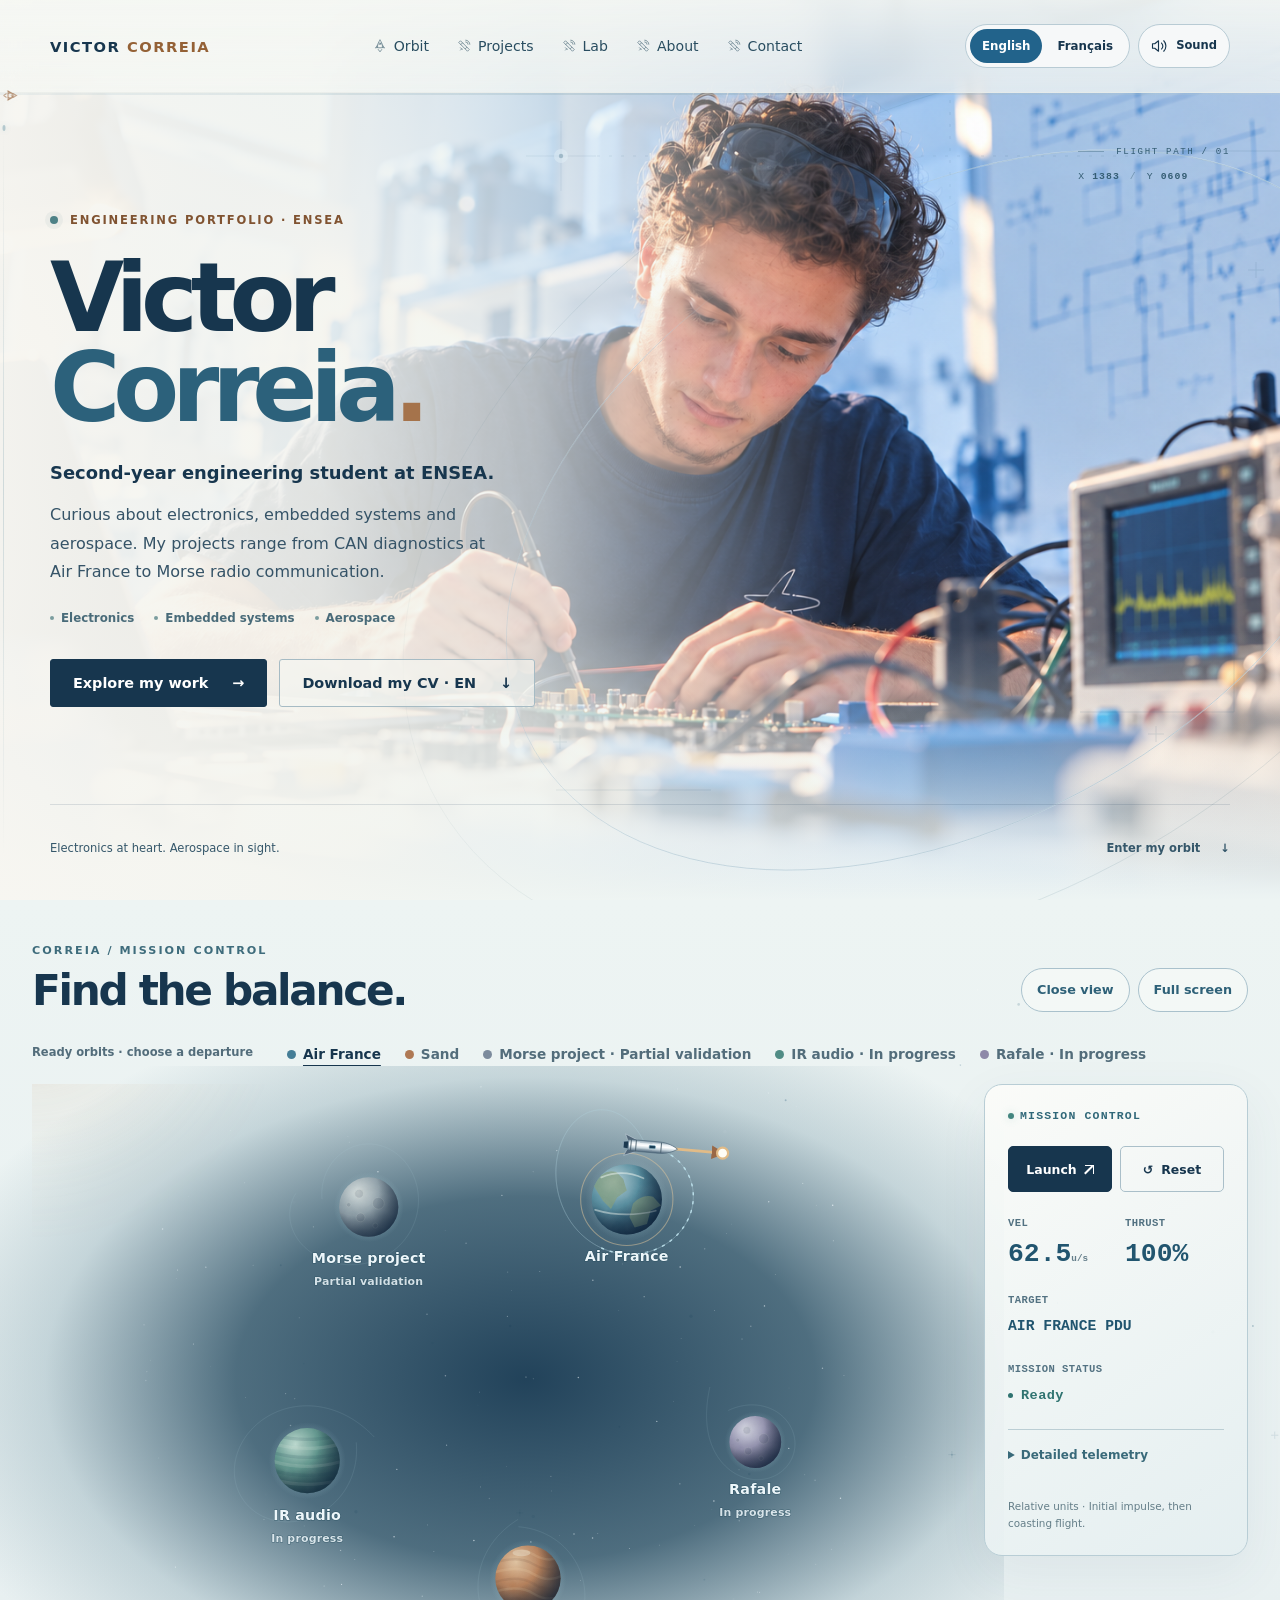
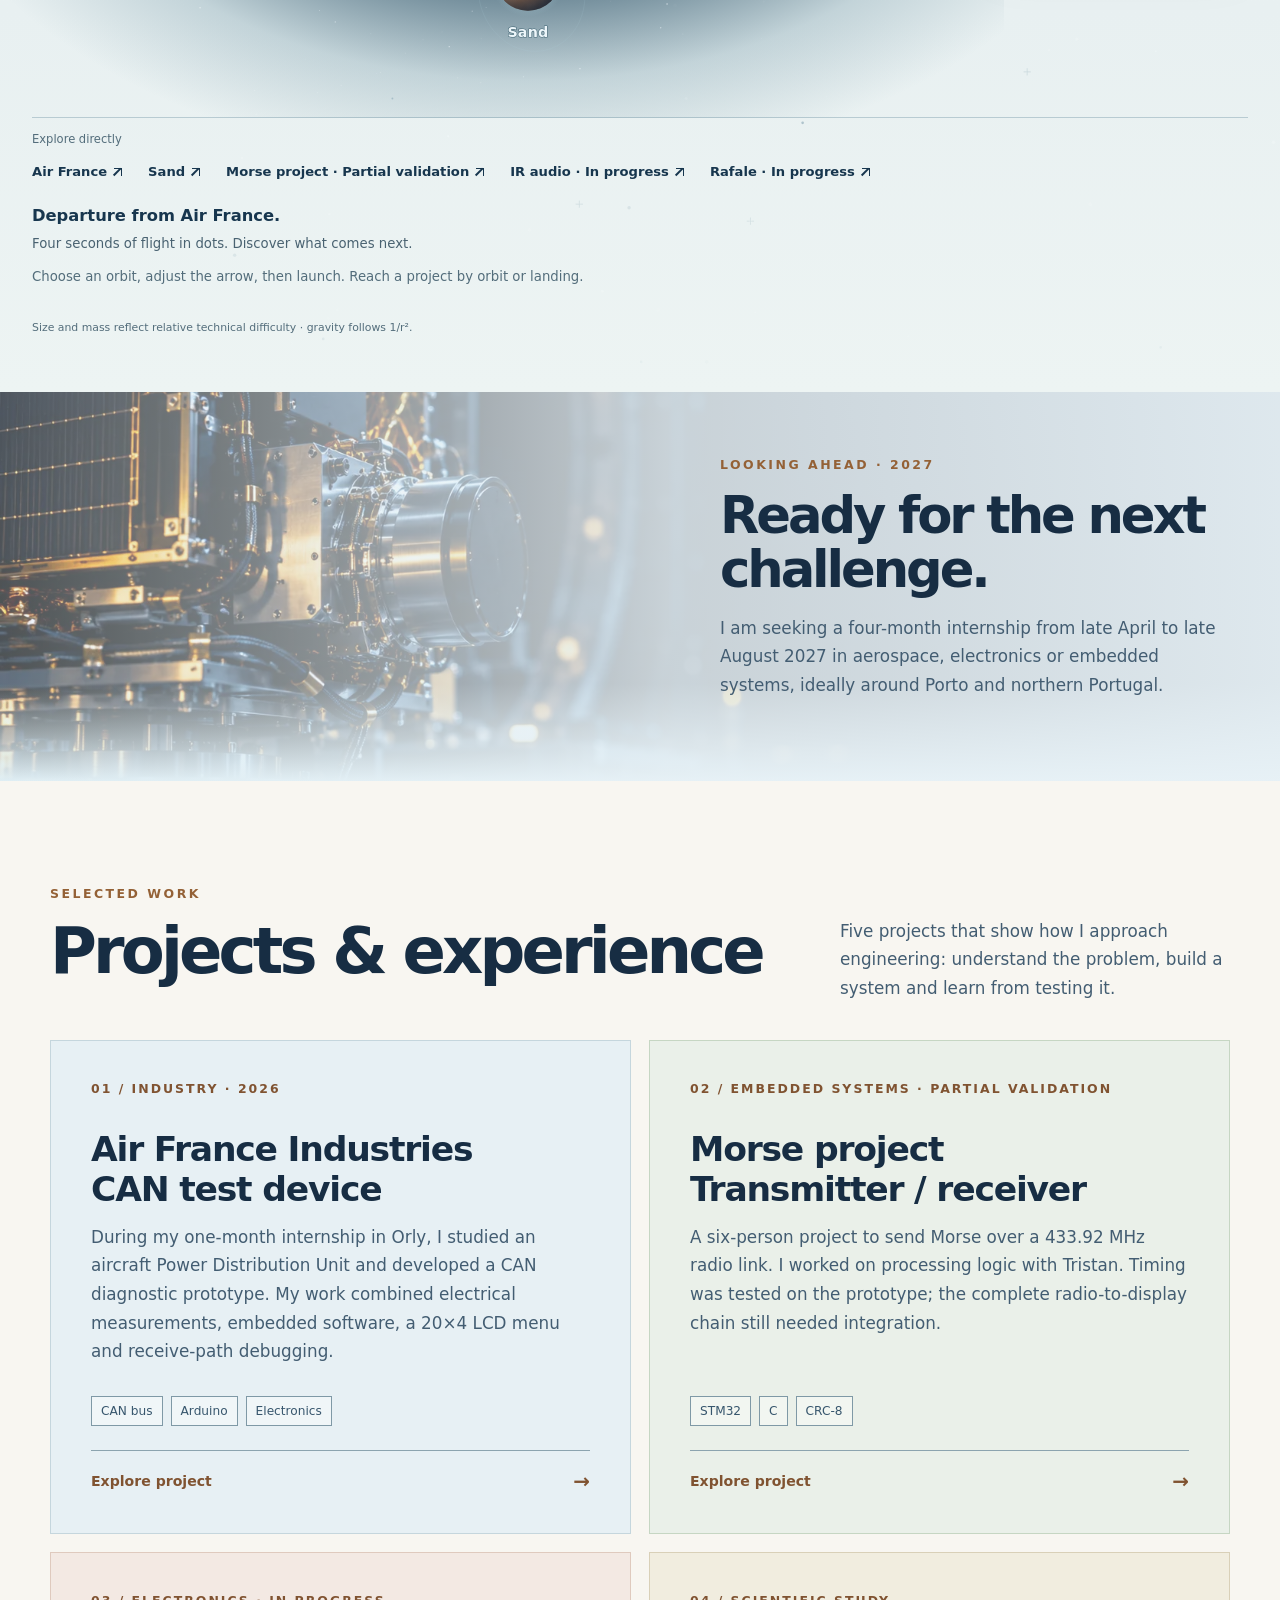
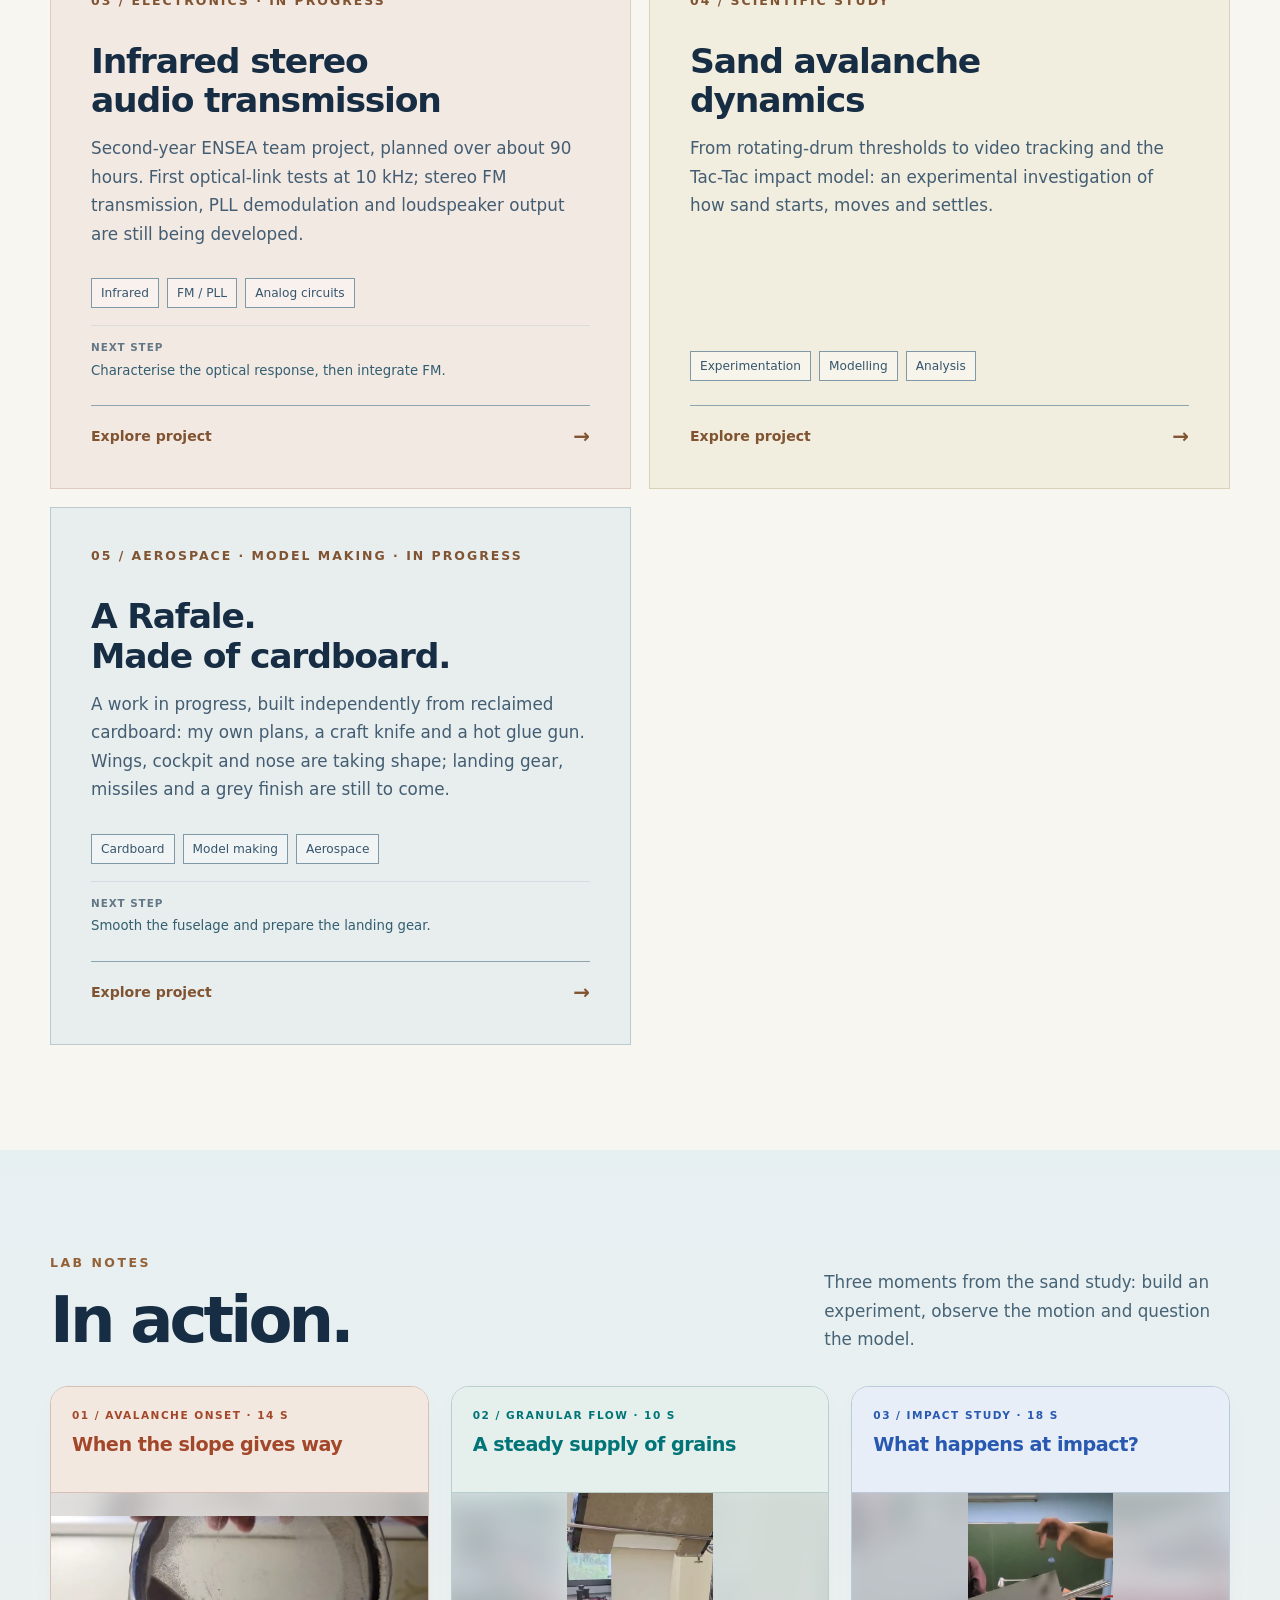
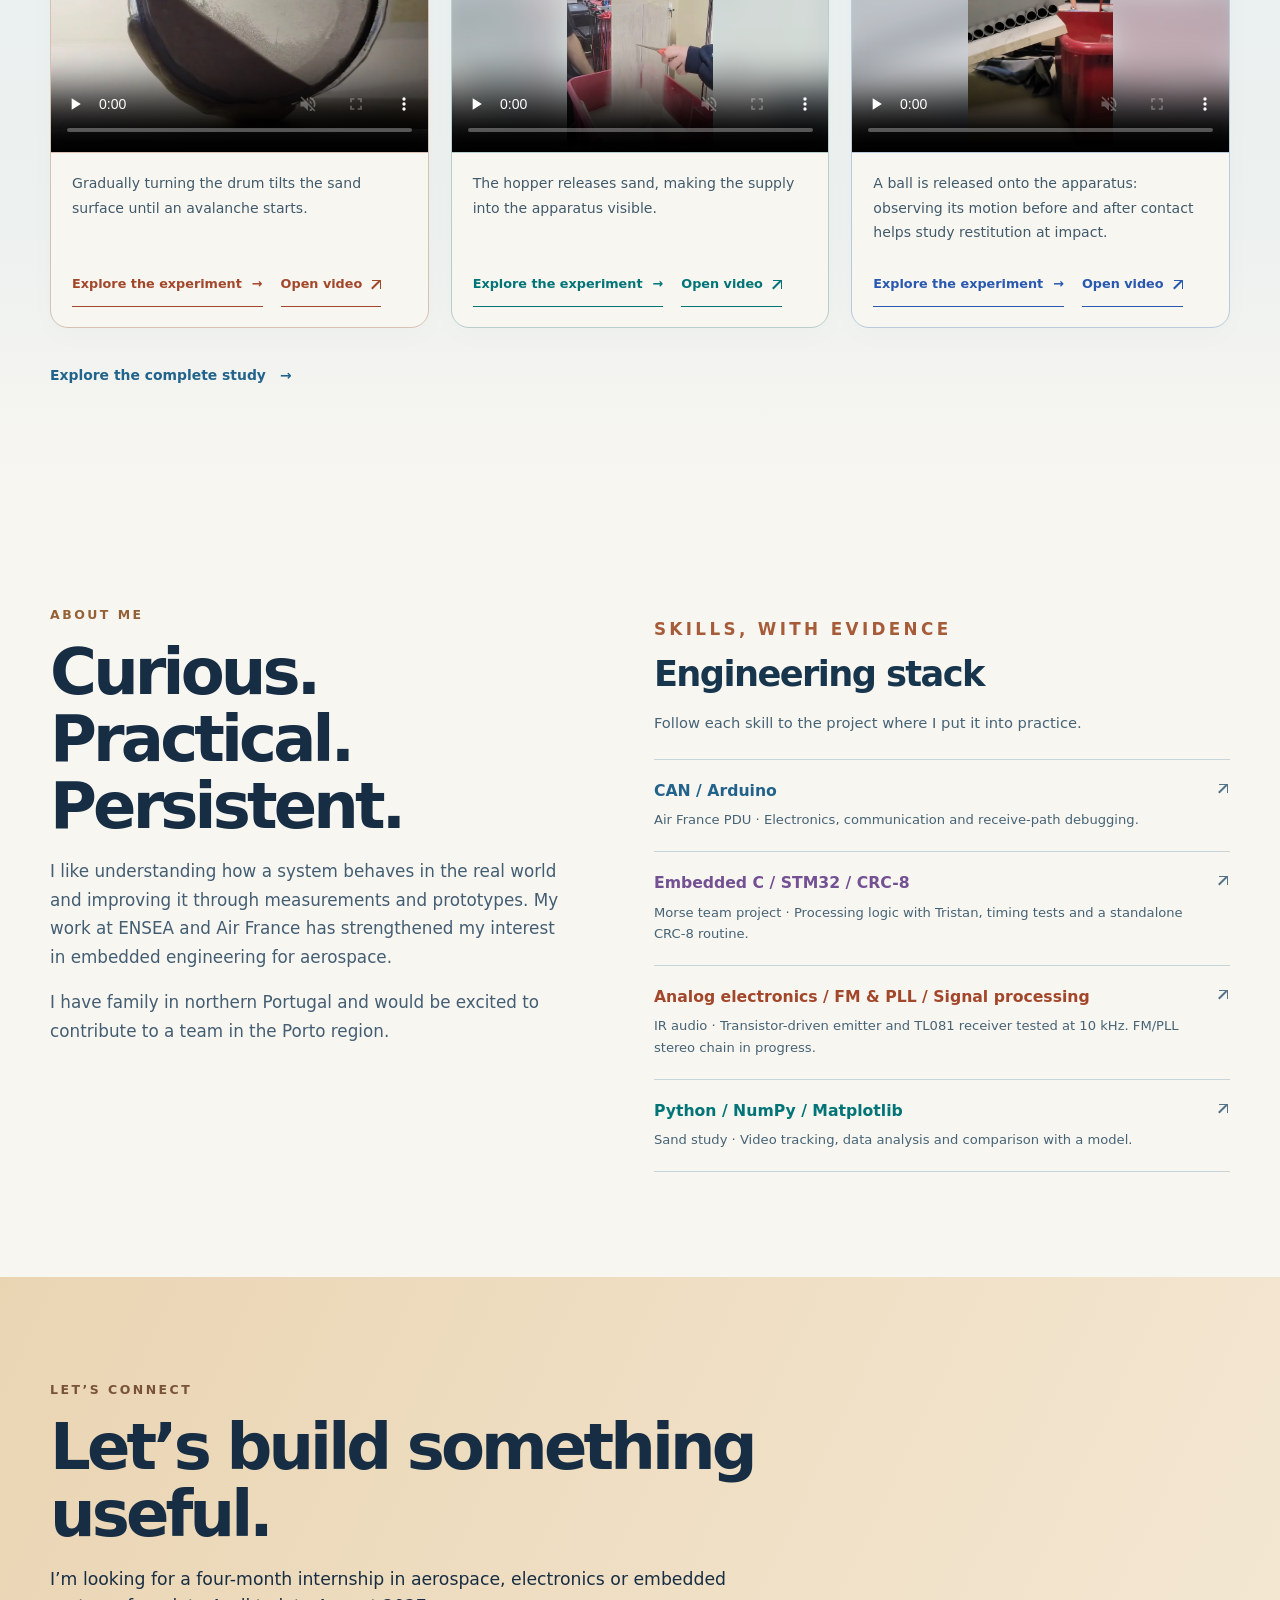
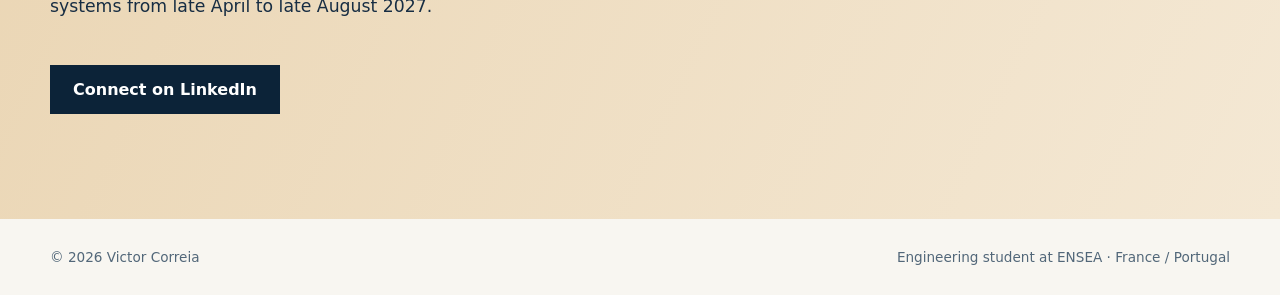
==== commit 242c074b: "Improve project reading, visual evidence and source photos" ====
--- a/index.html
+++ b/index.html
@@ -76,6 +76,7 @@
 <link rel="stylesheet" href="assets/home-flight.css">
 <script src="assets/home-flight.js" defer></script>
 <link rel="stylesheet" href="assets/orbit-immersive.css">
+<link rel="stylesheet" href="assets/home-project-updates.css">
 </head><body><header class="nav" id="nav"><a class="brand" href="#home">VICTOR <b>CORREIA</b></a><nav class="links" aria-label="Main navigation"><a href="#orbit"><svg class="space-menu-icon" viewBox="0 0 24 24" fill="none" stroke="currentColor" stroke-width="1.3" stroke-linecap="round" stroke-linejoin="round" aria-hidden="true" focusable="false"><path d="M12 2c-3.3 3.7-4.6 8.1-4.1 13h8.2C16.6 10.1 15.3 5.7 12 2Z"/><circle cx="12" cy="8" r="1.5"/><path d="m8 10-3.7 5.5L8 14m8-4 3.7 5.5L16 14M9 18l3 4 3-4"/></svg>Orbit</a><a href="#projects"><svg class="space-menu-icon" viewBox="0 0 24 24" fill="none" stroke="currentColor" stroke-width="1.3" stroke-linecap="round" stroke-linejoin="round" aria-hidden="true" focusable="false"><path d="m10 7 7 7-3 3-7-7zM7 10 3 6l3-3 4 4m4 10 4 4 3-3-4-4M6 15l3 3m-3 1 2-2M15 5a4 4 0 0 1 4 4m-4-7a7 7 0 0 1 7 7"/></svg>Projects</a><a href="#films"><svg class="space-menu-icon" viewBox="0 0 24 24" fill="none" stroke="currentColor" stroke-width="1.3" stroke-linecap="round" stroke-linejoin="round" aria-hidden="true" focusable="false"><path d="m10 7 7 7-3 3-7-7zM7 10 3 6l3-3 4 4m4 10 4 4 3-3-4-4M6 15l3 3m-3 1 2-2M15 5a4 4 0 0 1 4 4m-4-7a7 7 0 0 1 7 7"/></svg>Lab</a><a href="#about"><svg class="space-menu-icon" viewBox="0 0 24 24" fill="none" stroke="currentColor" stroke-width="1.3" stroke-linecap="round" stroke-linejoin="round" aria-hidden="true" focusable="false"><path d="m10 7 7 7-3 3-7-7zM7 10 3 6l3-3 4 4m4 10 4 4 3-3-4-4M6 15l3 3m-3 1 2-2M15 5a4 4 0 0 1 4 4m-4-7a7 7 0 0 1 7 7"/></svg>About</a><a href="#contact"><svg class="space-menu-icon" viewBox="0 0 24 24" fill="none" stroke="currentColor" stroke-width="1.3" stroke-linecap="round" stroke-linejoin="round" aria-hidden="true" focusable="false"><path d="m10 7 7 7-3 3-7-7zM7 10 3 6l3-3 4 4m4 10 4 4 3-3-4-4M6 15l3 3m-3 1 2-2M15 5a4 4 0 0 1 4 4m-4-7a7 7 0 0 1 7 7"/></svg>Contact</a></nav><nav class="language-switch" aria-label="Choose language"><a href="/index.html" lang="en" hreflang="en" data-language="en" aria-label="English" aria-current="page"><span class="language-name">English</span><span class="language-short" aria-hidden="true">EN</span></a><a href="/fr/index.html" lang="fr" hreflang="fr" data-language="fr" aria-label="Français"><span class="language-name">Français</span><span class="language-short" aria-hidden="true">FR</span></a></nav></header>
 <div class="page-flight-progress" role="progressbar" aria-label="Reading progress" aria-valuemin="0" aria-valuemax="100" aria-valuenow="0" hidden><span class="flight-progress-track" aria-hidden="true"></span><span class="flight-progress-fill" aria-hidden="true"></span><span class="flight-progress-ship" aria-hidden="true"><svg viewBox="0 0 24 24" fill="none" stroke="currentColor" stroke-width="1.3" stroke-linecap="round" stroke-linejoin="round" aria-hidden="true" focusable="false"><path d="M12 2c-3.3 3.7-4.6 8.1-4.1 13h8.2C16.6 10.1 15.3 5.7 12 2Z"/><circle cx="12" cy="8" r="1.5"/><path d="m8 10-3.7 5.5L8 14m8-4 3.7 5.5L16 14M9 18l3 4 3-4"/></svg></span></div>
 
@@ -201,9 +202,9 @@
 <section class="section wrap" id="projects"><div class="section-head reveal"><div><div class="eyebrow">Selected work</div><h2>Projects & experience</h2></div><p>Five projects that show how I approach engineering: understand the problem, build a system and learn from testing it.</p></div><div class="projects">
 <a class="project reveal" href="projects/air-france-can.html" aria-labelledby="project-can-title"><div class="index">01 / INDUSTRY · 2026</div><h3 id="project-can-title">Air France Industries<br>CAN test device</h3><p>During my one-month internship in Orly, I studied an aircraft Power Distribution Unit and developed a CAN diagnostic prototype. My work combined electrical measurements, embedded software, a 20×4 LCD menu and receive-path debugging.</p><div class="tags"><span>CAN bus</span><span>Arduino</span><span>Electronics</span></div><div class="project-link">Explore project <span aria-hidden="true">→</span></div></a>
 <a class="project reveal" href="projects/stm32-morse.html" aria-labelledby="project-morse-title"><div class="index">02 / EMBEDDED SYSTEMS · PARTIAL VALIDATION</div><h3 id="project-morse-title">Morse project<br>Transmitter / receiver</h3><p>A six-person project to send Morse over a 433.92 MHz radio link. I worked on processing logic with Tristan. Timing was tested on the prototype; the complete radio-to-display chain still needed integration.</p><div class="tags"><span>STM32</span><span>C</span><span>CRC-8</span></div><div class="project-link">Explore project <span aria-hidden="true">→</span></div></a>
-<a class="project reveal" href="projects/infrared-audio.html" aria-labelledby="project-infrared-title"><div class="index">03 / ELECTRONICS · IN PROGRESS</div><h3 id="project-infrared-title">Infrared stereo<br>audio transmission</h3><p>Second-year ENSEA team project, planned over about 90 hours. First optical-link tests at 10 kHz; stereo FM transmission, PLL demodulation and loudspeaker output are still being developed.</p><div class="tags"><span>Infrared</span><span>FM / PLL</span><span>Analog circuits</span></div><div class="project-link">Explore project <span aria-hidden="true">→</span></div></a>
+<a class="project reveal" href="projects/infrared-audio.html" aria-labelledby="project-infrared-title"><div class="index">03 / ELECTRONICS · IN PROGRESS</div><h3 id="project-infrared-title">Infrared stereo<br>audio transmission</h3><p>Second-year ENSEA team project, planned over about 90 hours. First optical-link tests at 10 kHz; stereo FM transmission, PLL demodulation and loudspeaker output are still being developed.</p><div class="tags"><span>Infrared</span><span>FM / PLL</span><span>Analog circuits</span></div><div class="project-update"><span>Next step</span>Characterise the optical response, then integrate FM.</div><div class="project-link">Explore project <span aria-hidden="true">→</span></div></a>
 <a class="project reveal" href="projects/sand-flow.html" aria-labelledby="project-sand-title"><div class="index">04 / SCIENTIFIC STUDY</div><h3 id="project-sand-title">Sand avalanche<br>dynamics</h3><p>From rotating-drum thresholds to video tracking and the Tac-Tac impact model: an experimental investigation of how sand starts, moves and settles.</p><div class="tags"><span>Experimentation</span><span>Modelling</span><span>Analysis</span></div><div class="project-link">Explore project <span aria-hidden="true">→</span></div></a>
-<a class="project reveal" href="projects/cardboard-rafale.html" aria-labelledby="project-rafale-title"><div class="index">05 / AEROSPACE · MODEL MAKING · IN PROGRESS</div><h3 id="project-rafale-title">A Rafale.<br>Made of cardboard.</h3><p>A work in progress, built independently from reclaimed cardboard: my own plans, a craft knife and a hot glue gun. Wings, cockpit and nose are taking shape; landing gear, missiles and a grey finish are still to come.</p><div class="tags"><span>Cardboard</span><span>Model making</span><span>Aerospace</span></div><div class="project-link">Explore project <span aria-hidden="true">→</span></div></a></div></section>
+<a class="project reveal" href="projects/cardboard-rafale.html" aria-labelledby="project-rafale-title"><div class="index">05 / AEROSPACE · MODEL MAKING · IN PROGRESS</div><h3 id="project-rafale-title">A Rafale.<br>Made of cardboard.</h3><p>A work in progress, built independently from reclaimed cardboard: my own plans, a craft knife and a hot glue gun. Wings, cockpit and nose are taking shape; landing gear, missiles and a grey finish are still to come.</p><div class="tags"><span>Cardboard</span><span>Model making</span><span>Aerospace</span></div><div class="project-update"><span>Next step</span>Smooth the fuselage and prepare the landing gear.</div><div class="project-link">Explore project <span aria-hidden="true">→</span></div></a></div></section>
 <section class="section films lab-notes" id="films" aria-labelledby="films-title">
   <div class="wrap">
     <div class="section-head reveal"><div><div class="eyebrow">Lab notes</div><h2 id="films-title">In action.</h2></div><p>Three moments from the sand study: build an experiment, observe the motion and question the model.</p></div>
--- a/assets/home-project-updates.css
+++ b/assets/home-project-updates.css
@@ -0,0 +1,2 @@
+.project-update { margin-top: 17px; padding-top: 13px; border-top: 1px solid #9cb6c449; color: #315e70; font-size: .83rem; line-height: 1.6; }
+.project-update span { display: block; color: #637886; font-weight: 650; font-size: .65rem; text-transform: uppercase; letter-spacing: .09em; margin-bottom: 4px; }
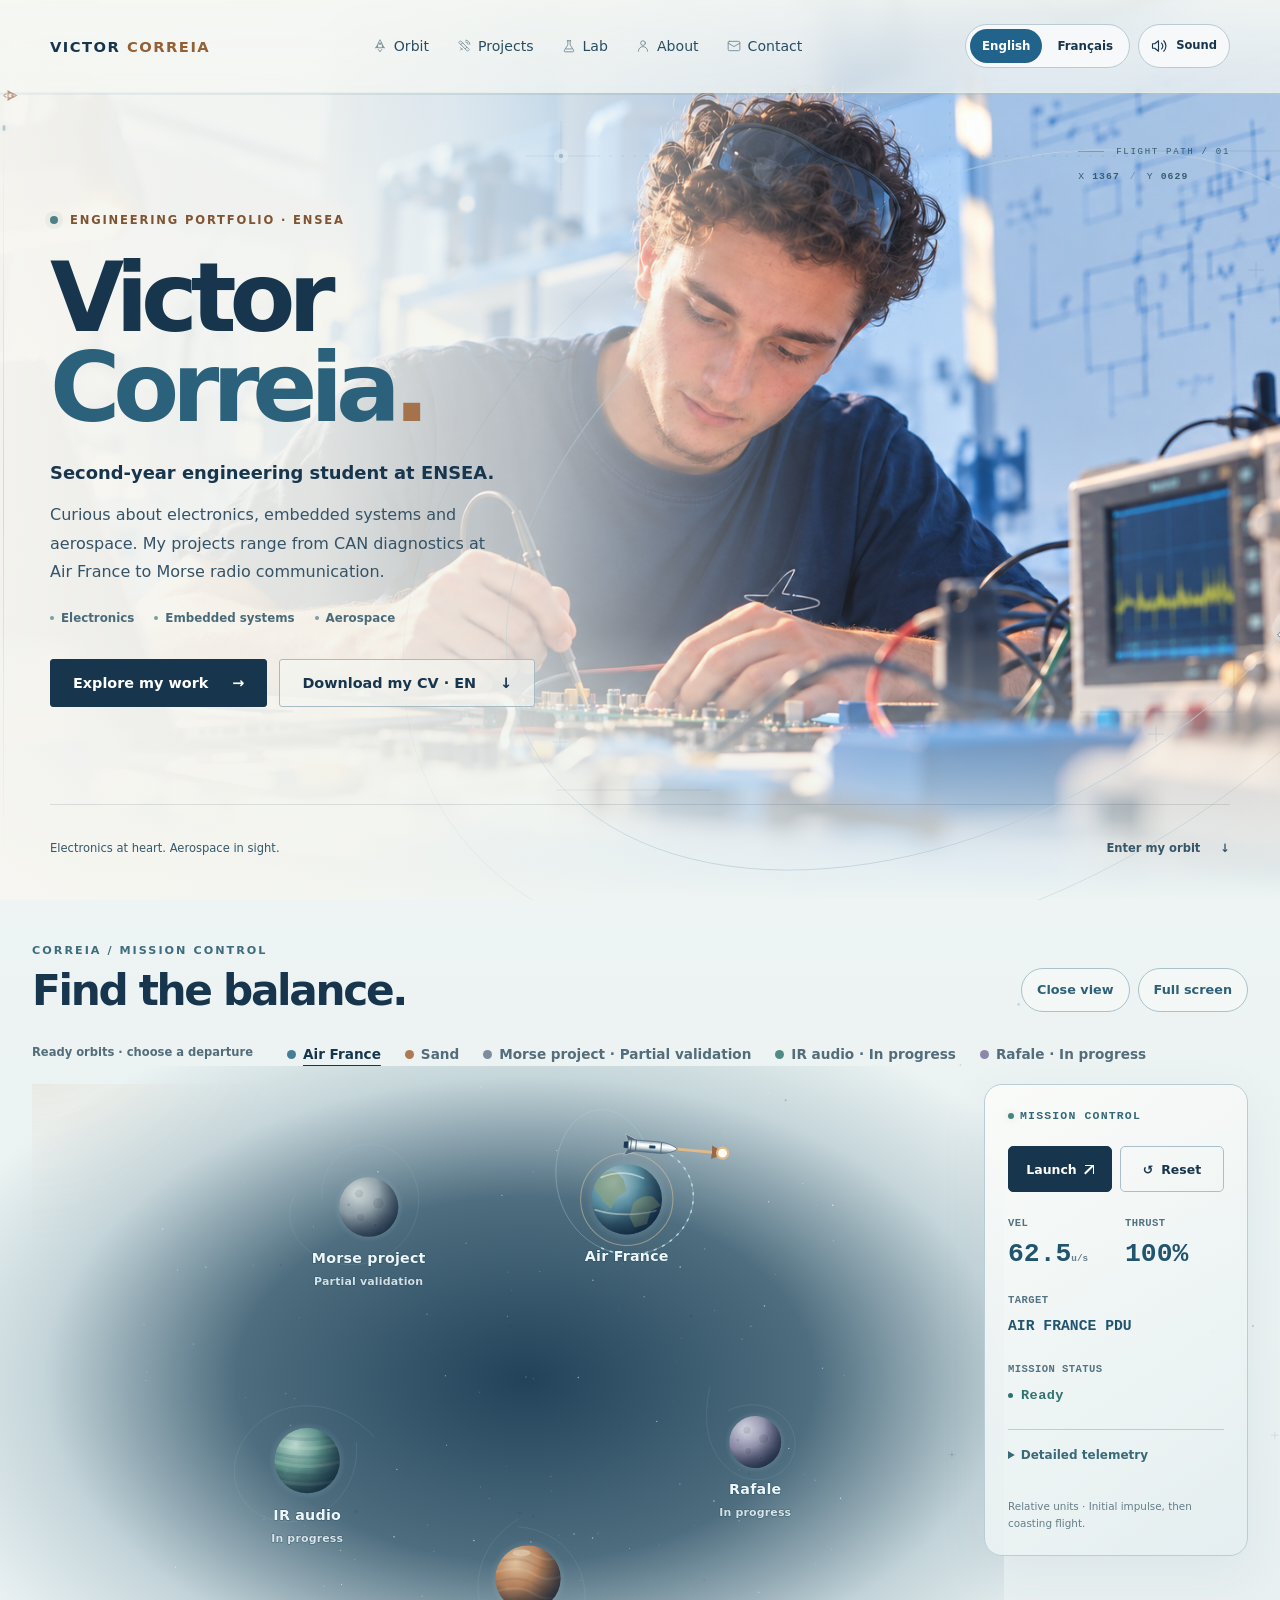
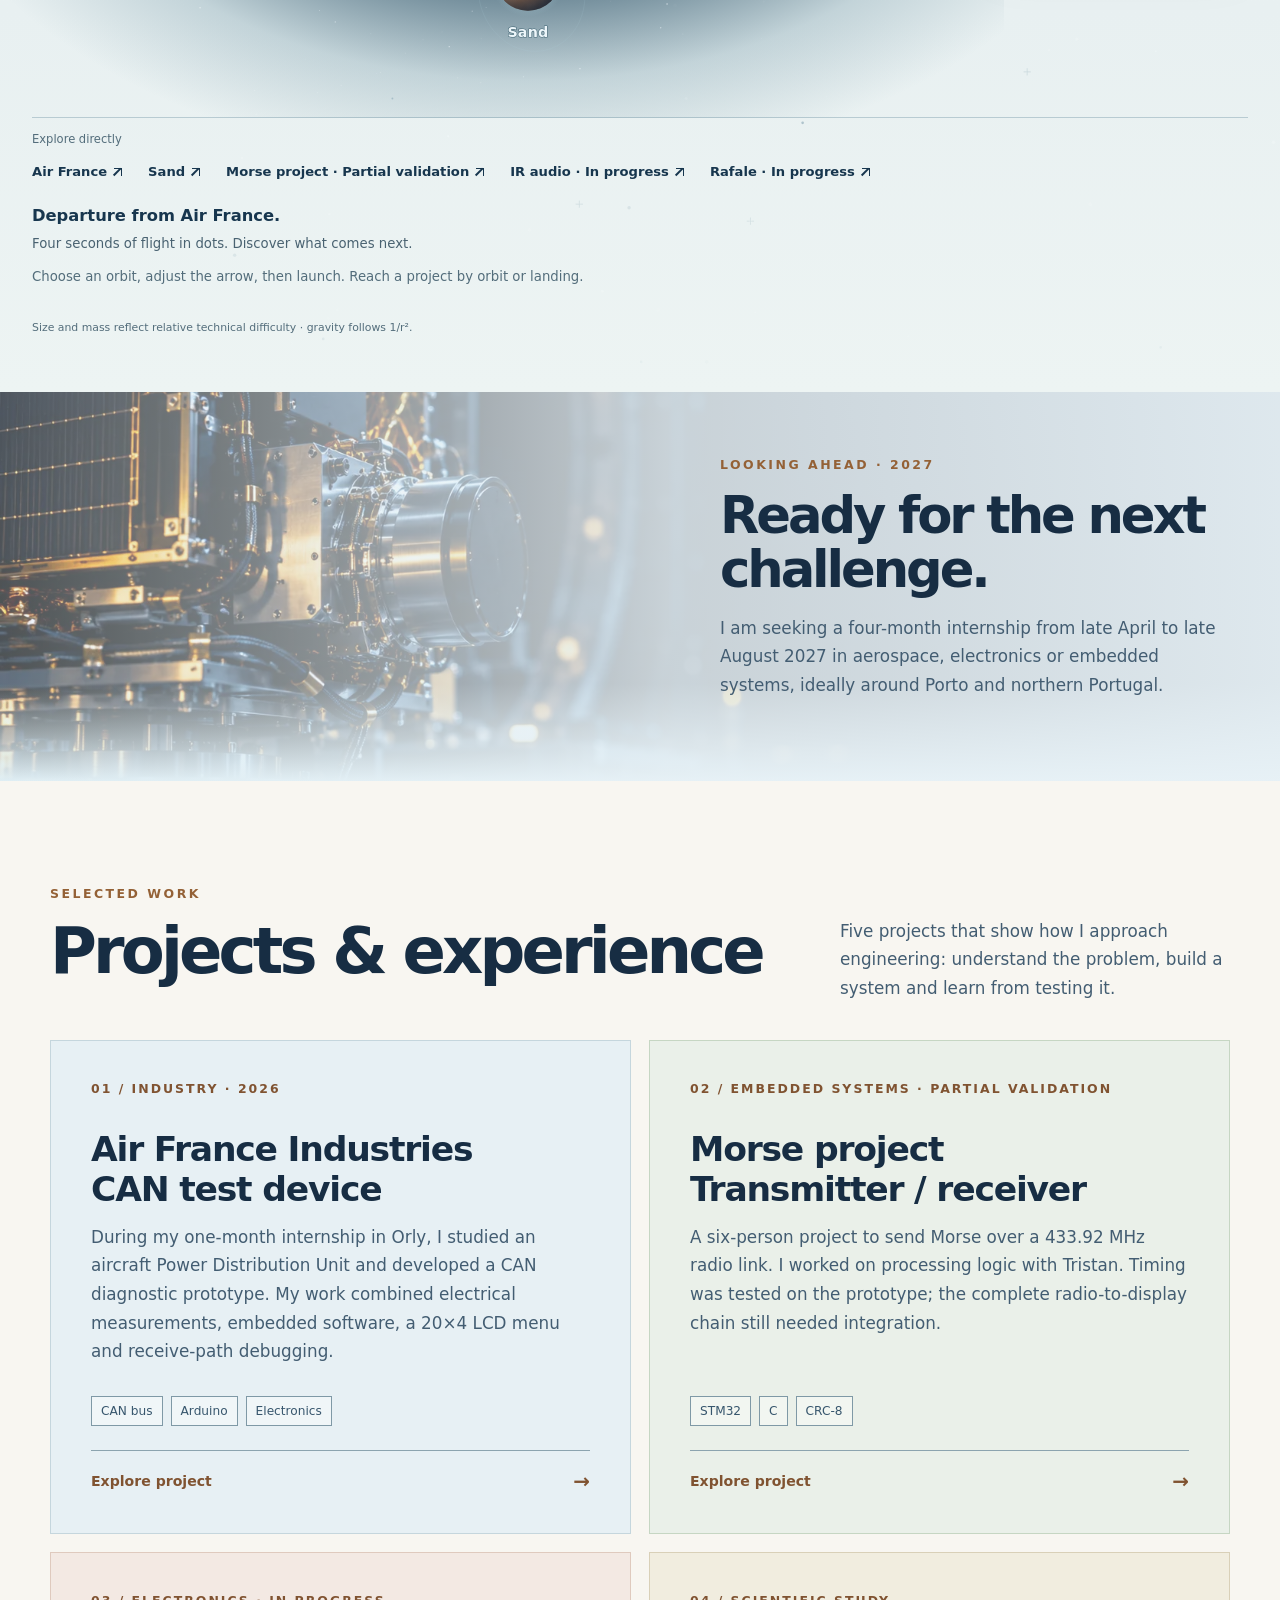
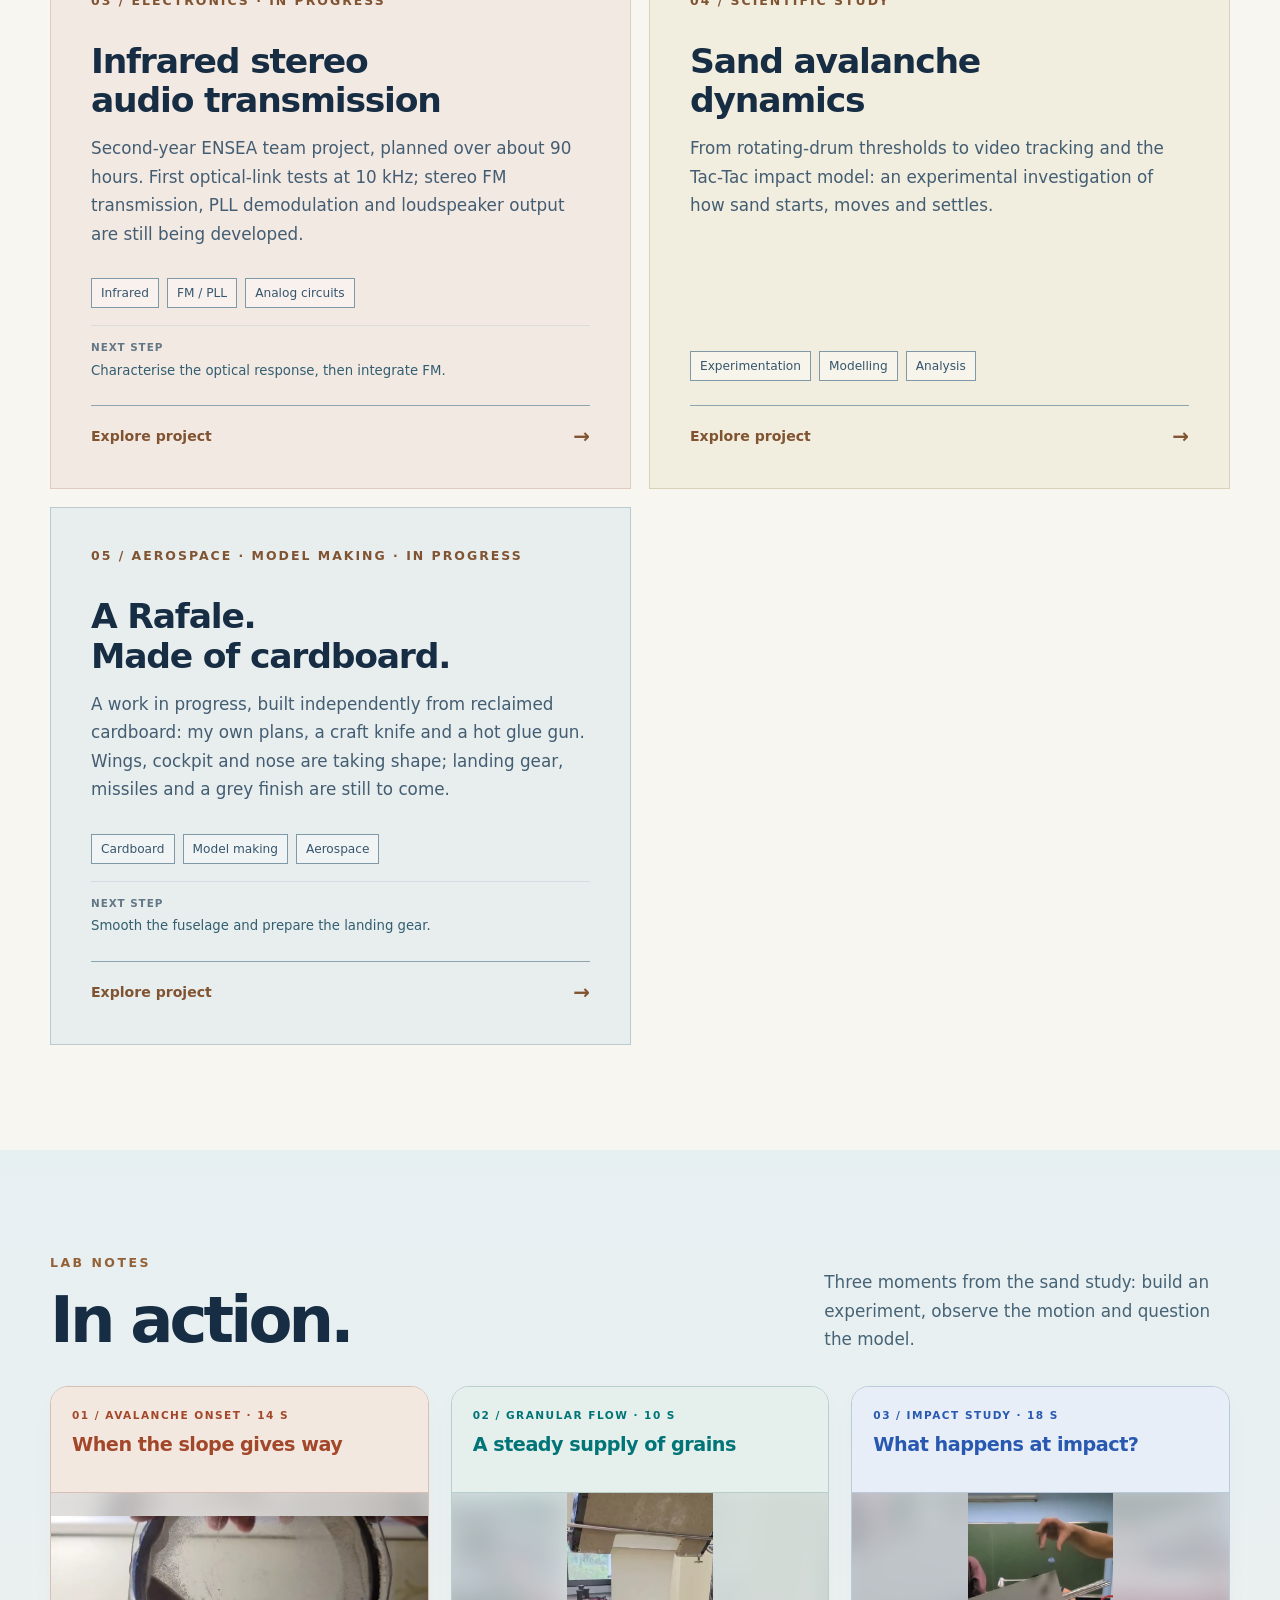
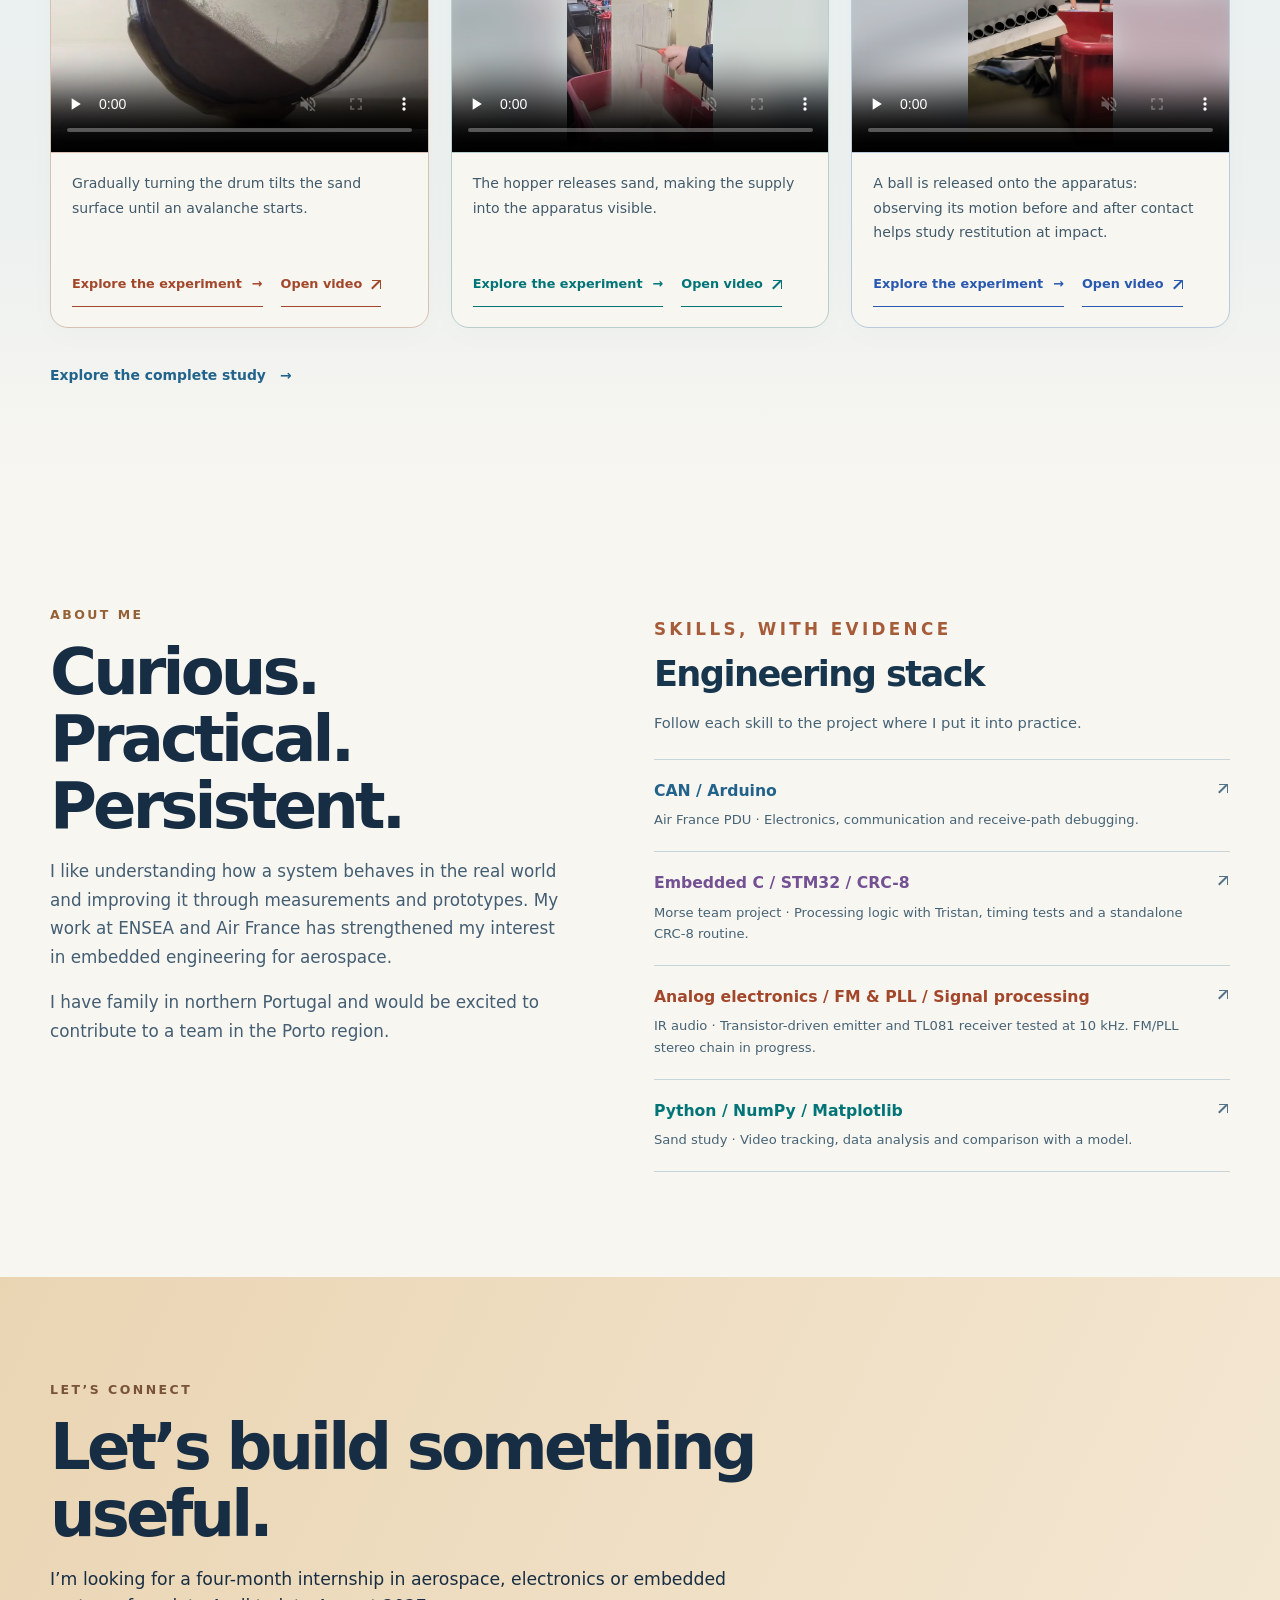
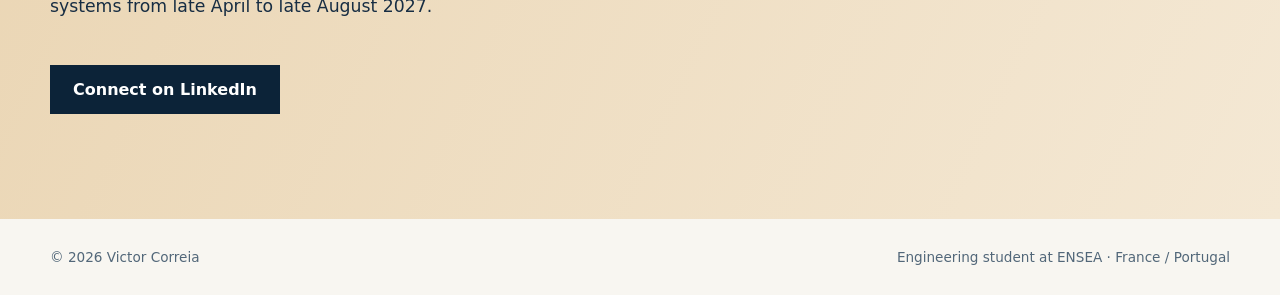
==== commit 05c6d393: "Match English navigation icons to French homepage" ====
--- a/index.html
+++ b/index.html
@@ -77,7 +77,25 @@
 <script src="assets/home-flight.js" defer></script>
 <link rel="stylesheet" href="assets/orbit-immersive.css">
 <link rel="stylesheet" href="assets/home-project-updates.css">
-</head><body><header class="nav" id="nav"><a class="brand" href="#home">VICTOR <b>CORREIA</b></a><nav class="links" aria-label="Main navigation"><a href="#orbit"><svg class="space-menu-icon" viewBox="0 0 24 24" fill="none" stroke="currentColor" stroke-width="1.3" stroke-linecap="round" stroke-linejoin="round" aria-hidden="true" focusable="false"><path d="M12 2c-3.3 3.7-4.6 8.1-4.1 13h8.2C16.6 10.1 15.3 5.7 12 2Z"/><circle cx="12" cy="8" r="1.5"/><path d="m8 10-3.7 5.5L8 14m8-4 3.7 5.5L16 14M9 18l3 4 3-4"/></svg>Orbit</a><a href="#projects"><svg class="space-menu-icon" viewBox="0 0 24 24" fill="none" stroke="currentColor" stroke-width="1.3" stroke-linecap="round" stroke-linejoin="round" aria-hidden="true" focusable="false"><path d="m10 7 7 7-3 3-7-7zM7 10 3 6l3-3 4 4m4 10 4 4 3-3-4-4M6 15l3 3m-3 1 2-2M15 5a4 4 0 0 1 4 4m-4-7a7 7 0 0 1 7 7"/></svg>Projects</a><a href="#films"><svg class="space-menu-icon" viewBox="0 0 24 24" fill="none" stroke="currentColor" stroke-width="1.3" stroke-linecap="round" stroke-linejoin="round" aria-hidden="true" focusable="false"><path d="m10 7 7 7-3 3-7-7zM7 10 3 6l3-3 4 4m4 10 4 4 3-3-4-4M6 15l3 3m-3 1 2-2M15 5a4 4 0 0 1 4 4m-4-7a7 7 0 0 1 7 7"/></svg>Lab</a><a href="#about"><svg class="space-menu-icon" viewBox="0 0 24 24" fill="none" stroke="currentColor" stroke-width="1.3" stroke-linecap="round" stroke-linejoin="round" aria-hidden="true" focusable="false"><path d="m10 7 7 7-3 3-7-7zM7 10 3 6l3-3 4 4m4 10 4 4 3-3-4-4M6 15l3 3m-3 1 2-2M15 5a4 4 0 0 1 4 4m-4-7a7 7 0 0 1 7 7"/></svg>About</a><a href="#contact"><svg class="space-menu-icon" viewBox="0 0 24 24" fill="none" stroke="currentColor" stroke-width="1.3" stroke-linecap="round" stroke-linejoin="round" aria-hidden="true" focusable="false"><path d="m10 7 7 7-3 3-7-7zM7 10 3 6l3-3 4 4m4 10 4 4 3-3-4-4M6 15l3 3m-3 1 2-2M15 5a4 4 0 0 1 4 4m-4-7a7 7 0 0 1 7 7"/></svg>Contact</a></nav><nav class="language-switch" aria-label="Choose language"><a href="/index.html" lang="en" hreflang="en" data-language="en" aria-label="English" aria-current="page"><span class="language-name">English</span><span class="language-short" aria-hidden="true">EN</span></a><a href="/fr/index.html" lang="fr" hreflang="fr" data-language="fr" aria-label="Français"><span class="language-name">Français</span><span class="language-short" aria-hidden="true">FR</span></a></nav></header>
+</head><body><header class="nav" id="nav"><a class="brand" href="#home">VICTOR <b>CORREIA</b></a><nav class="links" aria-label="Main navigation"><a href="#orbit"><svg class="space-menu-icon" viewBox="0 0 24 24" fill="none" stroke="currentColor" stroke-width="1.3" stroke-linecap="round" stroke-linejoin="round" aria-hidden="true" focusable="false"><path d="M12 2c-3.3 3.7-4.6 8.1-4.1 13h8.2C16.6 10.1 15.3 5.7 12 2Z"/><circle cx="12" cy="8" r="1.5"/><path d="m8 10-3.7 5.5L8 14m8-4 3.7 5.5L16 14M9 18l3 4 3-4"/></svg>Orbit</a><a href="#projects"><svg class="space-menu-icon" viewBox="0 0 24 24" fill="none" stroke="currentColor" stroke-width="1.3" stroke-linecap="round" stroke-linejoin="round" aria-hidden="true" focusable="false"><path d="m10 7 7 7-3 3-7-7zM7 10 3 6l3-3 4 4m4 10 4 4 3-3-4-4M6 15l3 3m-3 1 2-2M15 5a4 4 0 0 1 4 4m-4-7a7 7 0 0 1 7 7"/></svg>Projects</a><a href="#films"><svg class="space-menu-icon"
+       viewBox="0 0 24 24"
+       fill="none"
+       stroke="currentColor"
+       stroke-width="1.3"
+       stroke-linecap="round"
+       stroke-linejoin="round"
+       aria-hidden="true"
+       focusable="false">
+    <path d="M9 3h6"/>
+    <path d="M10 3v7l-5.8 9.1A2 2 0 0 0 5.9 22h12.2a2 2 0 0 0 1.7-2.9L14 10V3"/>
+    <path d="M7 17h10"/>
+  </svg>Lab</a><a href="#about"><svg class="space-menu-icon" viewBox="0 0 24 24" fill="none" stroke="currentColor" stroke-width="1.3" stroke-linecap="round" stroke-linejoin="round" aria-hidden="true" focusable="false">
+<path d="M20 21a8 8 0 0 0-16 0"/>
+<circle cx="12" cy="7" r="4"/>
+</svg>About</a><a href="#contact"><svg class="space-menu-icon" viewBox="0 0 24 24" fill="none" stroke="currentColor" stroke-width="1.3" stroke-linecap="round" stroke-linejoin="round" aria-hidden="true" focusable="false">
+<rect x="2" y="4" width="20" height="16" rx="2"/>
+<path d="m22 7-10 6L2 7"/>
+</svg>Contact</a></nav><nav class="language-switch" aria-label="Choose language"><a href="/index.html" lang="en" hreflang="en" data-language="en" aria-label="English" aria-current="page"><span class="language-name">English</span><span class="language-short" aria-hidden="true">EN</span></a><a href="/fr/index.html" lang="fr" hreflang="fr" data-language="fr" aria-label="Français"><span class="language-name">Français</span><span class="language-short" aria-hidden="true">FR</span></a></nav></header>
 <div class="page-flight-progress" role="progressbar" aria-label="Reading progress" aria-valuemin="0" aria-valuemax="100" aria-valuenow="0" hidden><span class="flight-progress-track" aria-hidden="true"></span><span class="flight-progress-fill" aria-hidden="true"></span><span class="flight-progress-ship" aria-hidden="true"><svg viewBox="0 0 24 24" fill="none" stroke="currentColor" stroke-width="1.3" stroke-linecap="round" stroke-linejoin="round" aria-hidden="true" focusable="false"><path d="M12 2c-3.3 3.7-4.6 8.1-4.1 13h8.2C16.6 10.1 15.3 5.7 12 2Z"/><circle cx="12" cy="8" r="1.5"/><path d="m8 10-3.7 5.5L8 14m8-4 3.7 5.5L16 14M9 18l3 4 3-4"/></svg></span></div>
 
 <nav class="scroll-trajectory" aria-label="Portfolio chapters">
@@ -86,7 +104,19 @@
     <li><a href="#home" aria-current="location"><span class="trajectory-number" aria-hidden="true">01</span><svg class="space-menu-icon" viewBox="0 0 24 24" fill="none" stroke="currentColor" stroke-width="1.3" stroke-linecap="round" stroke-linejoin="round" aria-hidden="true" focusable="false"><path d="M12 2c-3.3 3.7-4.6 8.1-4.1 13h8.2C16.6 10.1 15.3 5.7 12 2Z"/><circle cx="12" cy="8" r="1.5"/><path d="m8 10-3.7 5.5L8 14m8-4 3.7 5.5L16 14M9 18l3 4 3-4"/></svg><span>Launch</span></a></li>
     <li><a href="#orbit"><span class="trajectory-number" aria-hidden="true">02</span><svg class="space-menu-icon" viewBox="0 0 24 24" fill="none" stroke="currentColor" stroke-width="1.3" stroke-linecap="round" stroke-linejoin="round" aria-hidden="true" focusable="false"><path d="M12 2c-3.3 3.7-4.6 8.1-4.1 13h8.2C16.6 10.1 15.3 5.7 12 2Z"/><circle cx="12" cy="8" r="1.5"/><path d="m8 10-3.7 5.5L8 14m8-4 3.7 5.5L16 14M9 18l3 4 3-4"/></svg><span>Orbit</span></a></li>
     <li><a href="#projects"><span class="trajectory-number" aria-hidden="true">03</span><svg class="space-menu-icon" viewBox="0 0 24 24" fill="none" stroke="currentColor" stroke-width="1.3" stroke-linecap="round" stroke-linejoin="round" aria-hidden="true" focusable="false"><path d="m10 7 7 7-3 3-7-7zM7 10 3 6l3-3 4 4m4 10 4 4 3-3-4-4M6 15l3 3m-3 1 2-2M15 5a4 4 0 0 1 4 4m-4-7a7 7 0 0 1 7 7"/></svg><span>Projects</span></a></li>
-    <li><a href="#films"><span class="trajectory-number" aria-hidden="true">04</span><svg class="space-menu-icon" viewBox="0 0 24 24" fill="none" stroke="currentColor" stroke-width="1.3" stroke-linecap="round" stroke-linejoin="round" aria-hidden="true" focusable="false"><path d="m10 7 7 7-3 3-7-7zM7 10 3 6l3-3 4 4m4 10 4 4 3-3-4-4M6 15l3 3m-3 1 2-2M15 5a4 4 0 0 1 4 4m-4-7a7 7 0 0 1 7 7"/></svg><span>Lab</span></a></li>
+    <li><a href="#films"><span class="trajectory-number" aria-hidden="true">04</span><svg class="space-menu-icon"
+         viewBox="0 0 24 24"
+         fill="none"
+         stroke="currentColor"
+         stroke-width="1.3"
+         stroke-linecap="round"
+         stroke-linejoin="round"
+         aria-hidden="true"
+         focusable="false">
+      <path d="M9 3h6"/>
+      <path d="M10 3v7l-5.8 9.1A2 2 0 0 0 5.9 22h12.2a2 2 0 0 0 1.7-2.9L14 10V3"/>
+      <path d="M7 17h10"/>
+    </svg><span>Lab</span></a></li>
     <li><a href="#about"><span class="trajectory-number" aria-hidden="true">05</span><svg class="space-menu-icon" viewBox="0 0 24 24" fill="none" stroke="currentColor" stroke-width="1.3" stroke-linecap="round" stroke-linejoin="round" aria-hidden="true" focusable="false"><path d="m10 7 7 7-3 3-7-7zM7 10 3 6l3-3 4 4m4 10 4 4 3-3-4-4M6 15l3 3m-3 1 2-2M15 5a4 4 0 0 1 4 4m-4-7a7 7 0 0 1 7 7"/></svg><span>About</span></a></li>
     <li><a href="#contact"><span class="trajectory-number" aria-hidden="true">06</span><svg class="space-menu-icon" viewBox="0 0 24 24" fill="none" stroke="currentColor" stroke-width="1.3" stroke-linecap="round" stroke-linejoin="round" aria-hidden="true" focusable="false"><path d="m10 7 7 7-3 3-7-7zM7 10 3 6l3-3 4 4m4 10 4 4 3-3-4-4M6 15l3 3m-3 1 2-2M15 5a4 4 0 0 1 4 4m-4-7a7 7 0 0 1 7 7"/></svg><span>Contact</span></a></li>
   </ol>
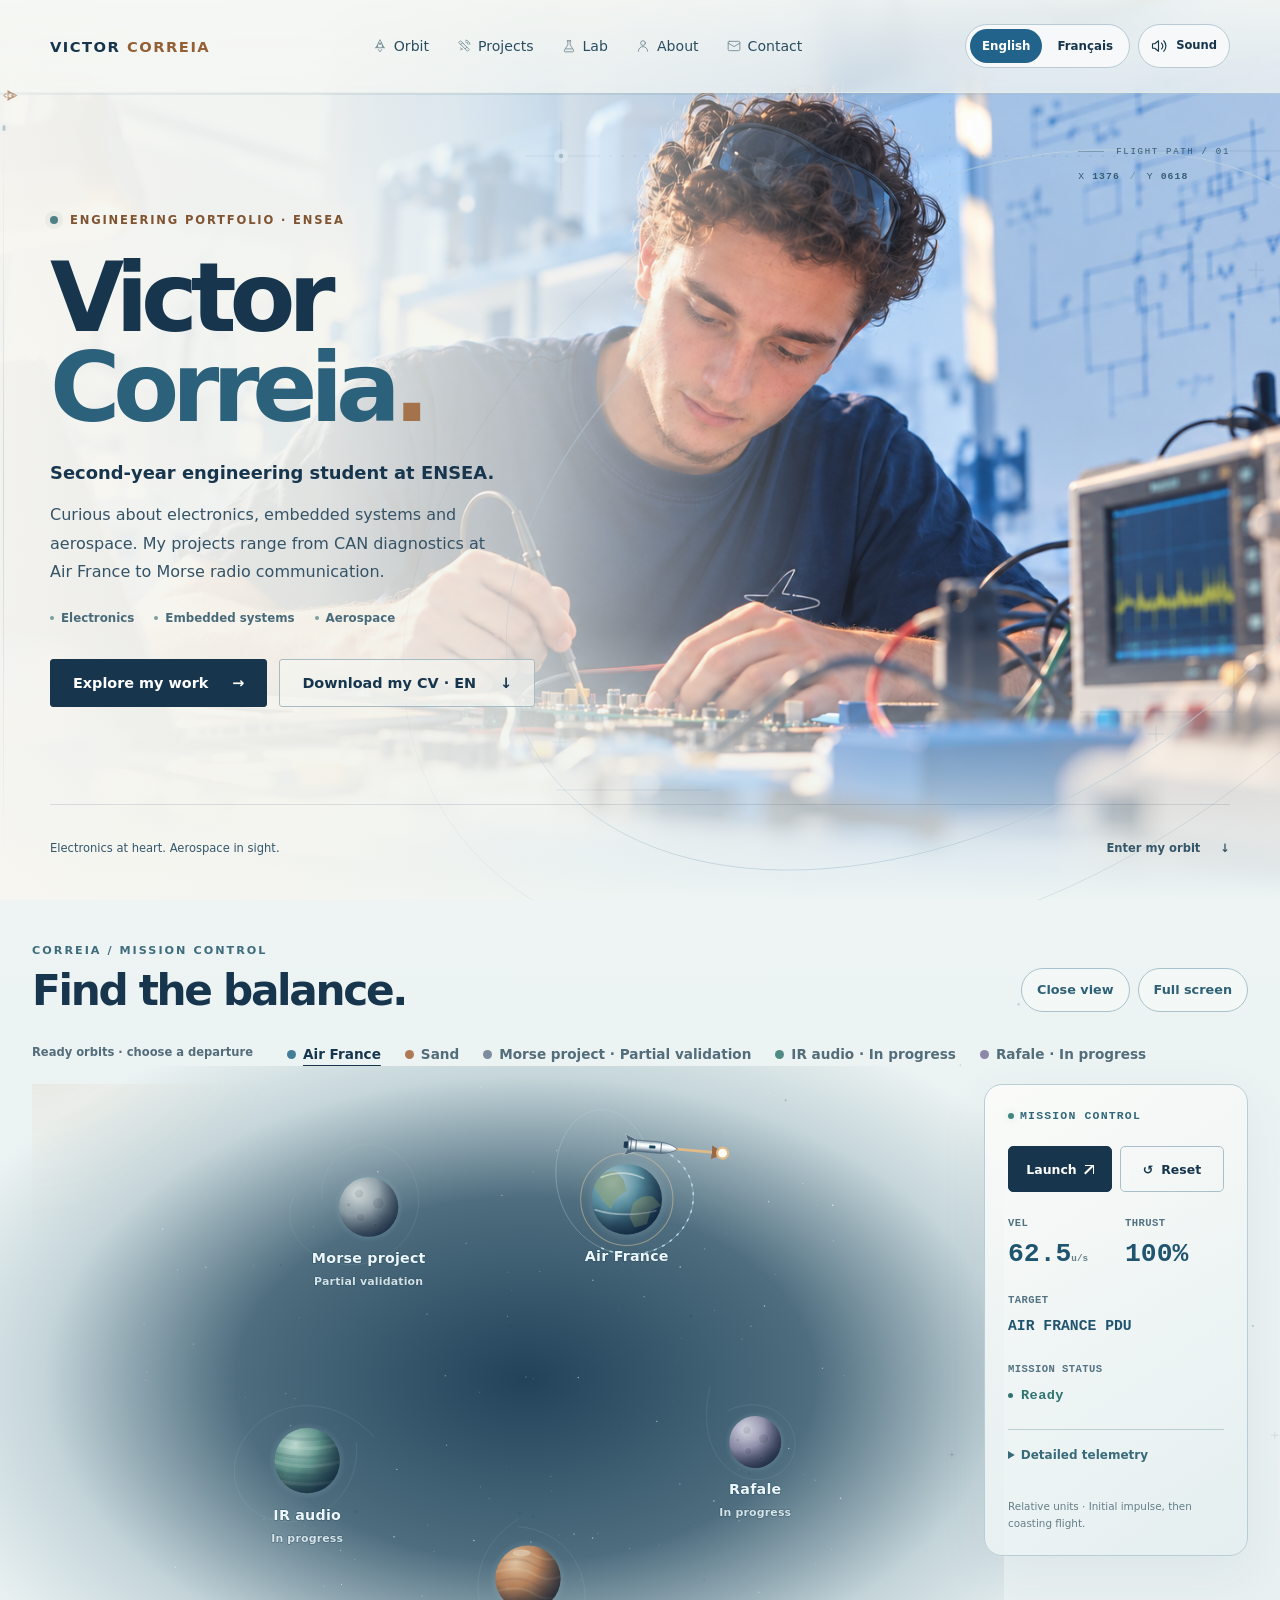
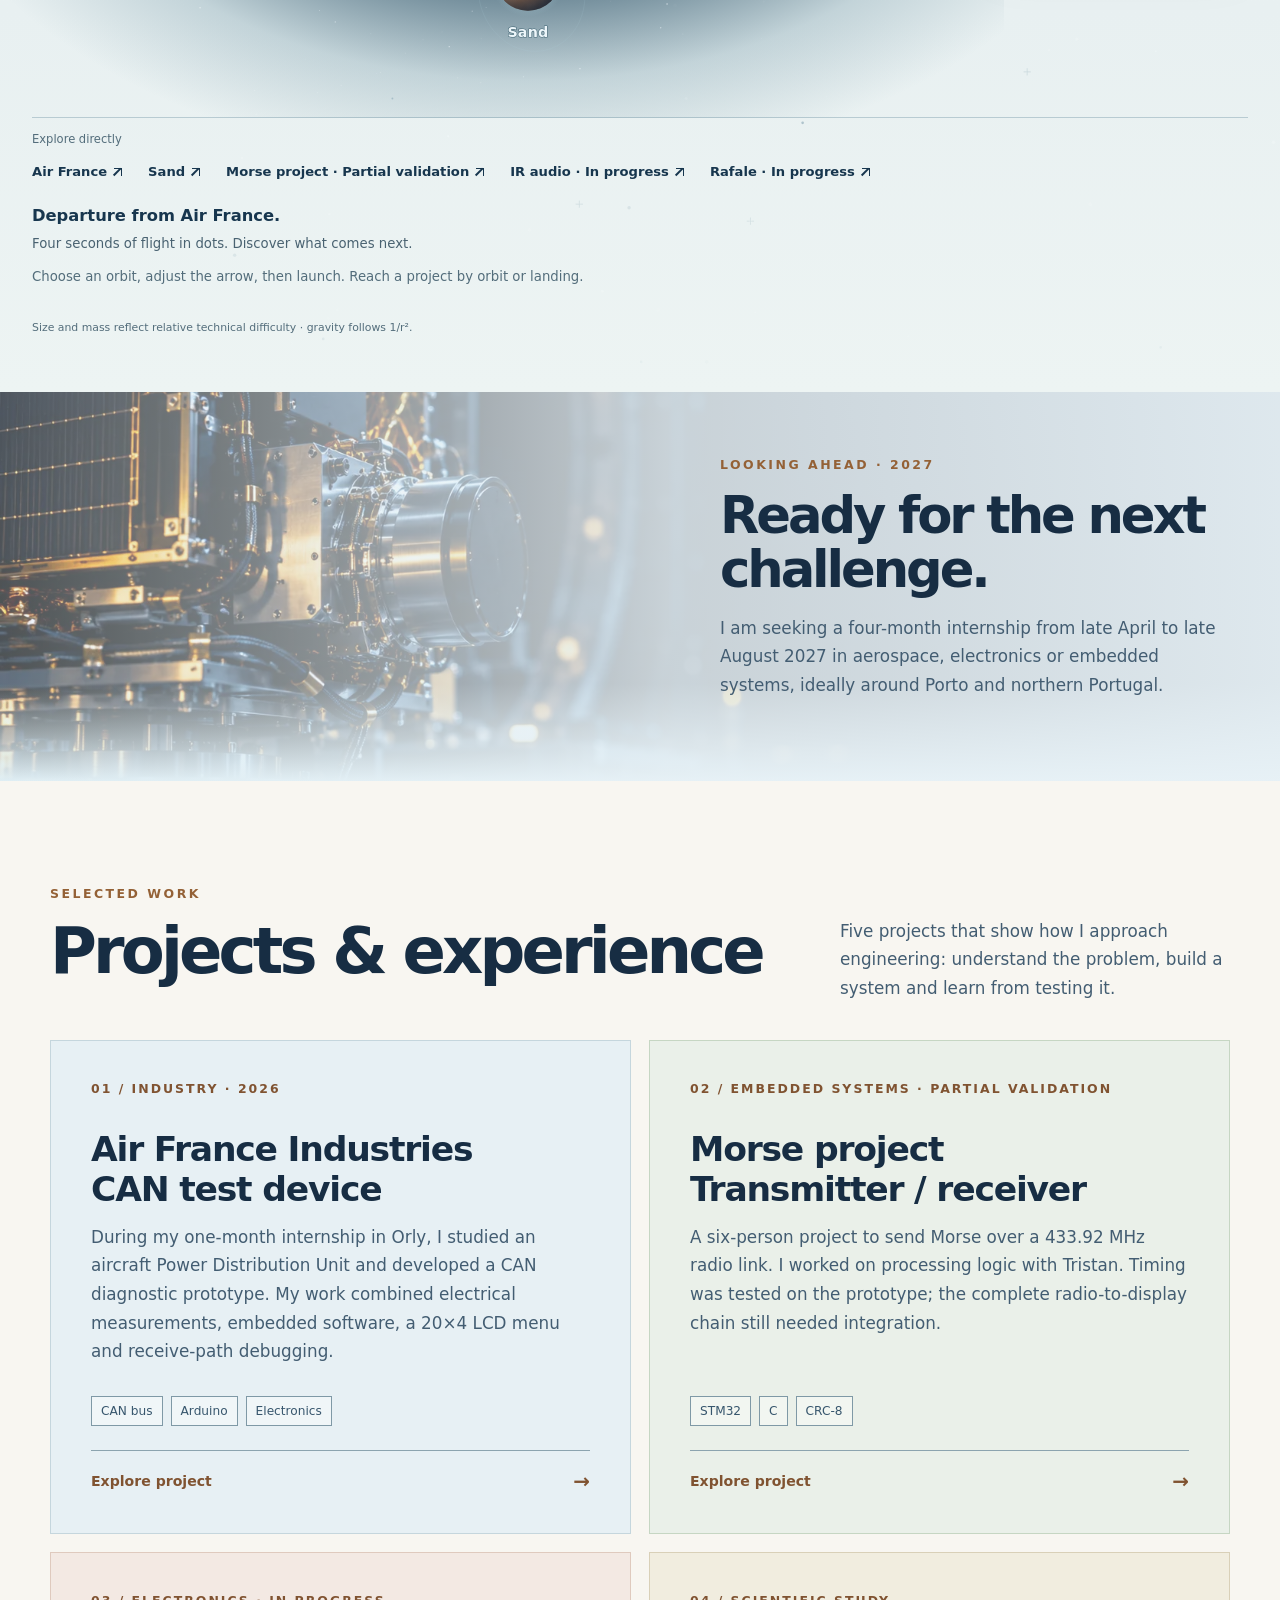
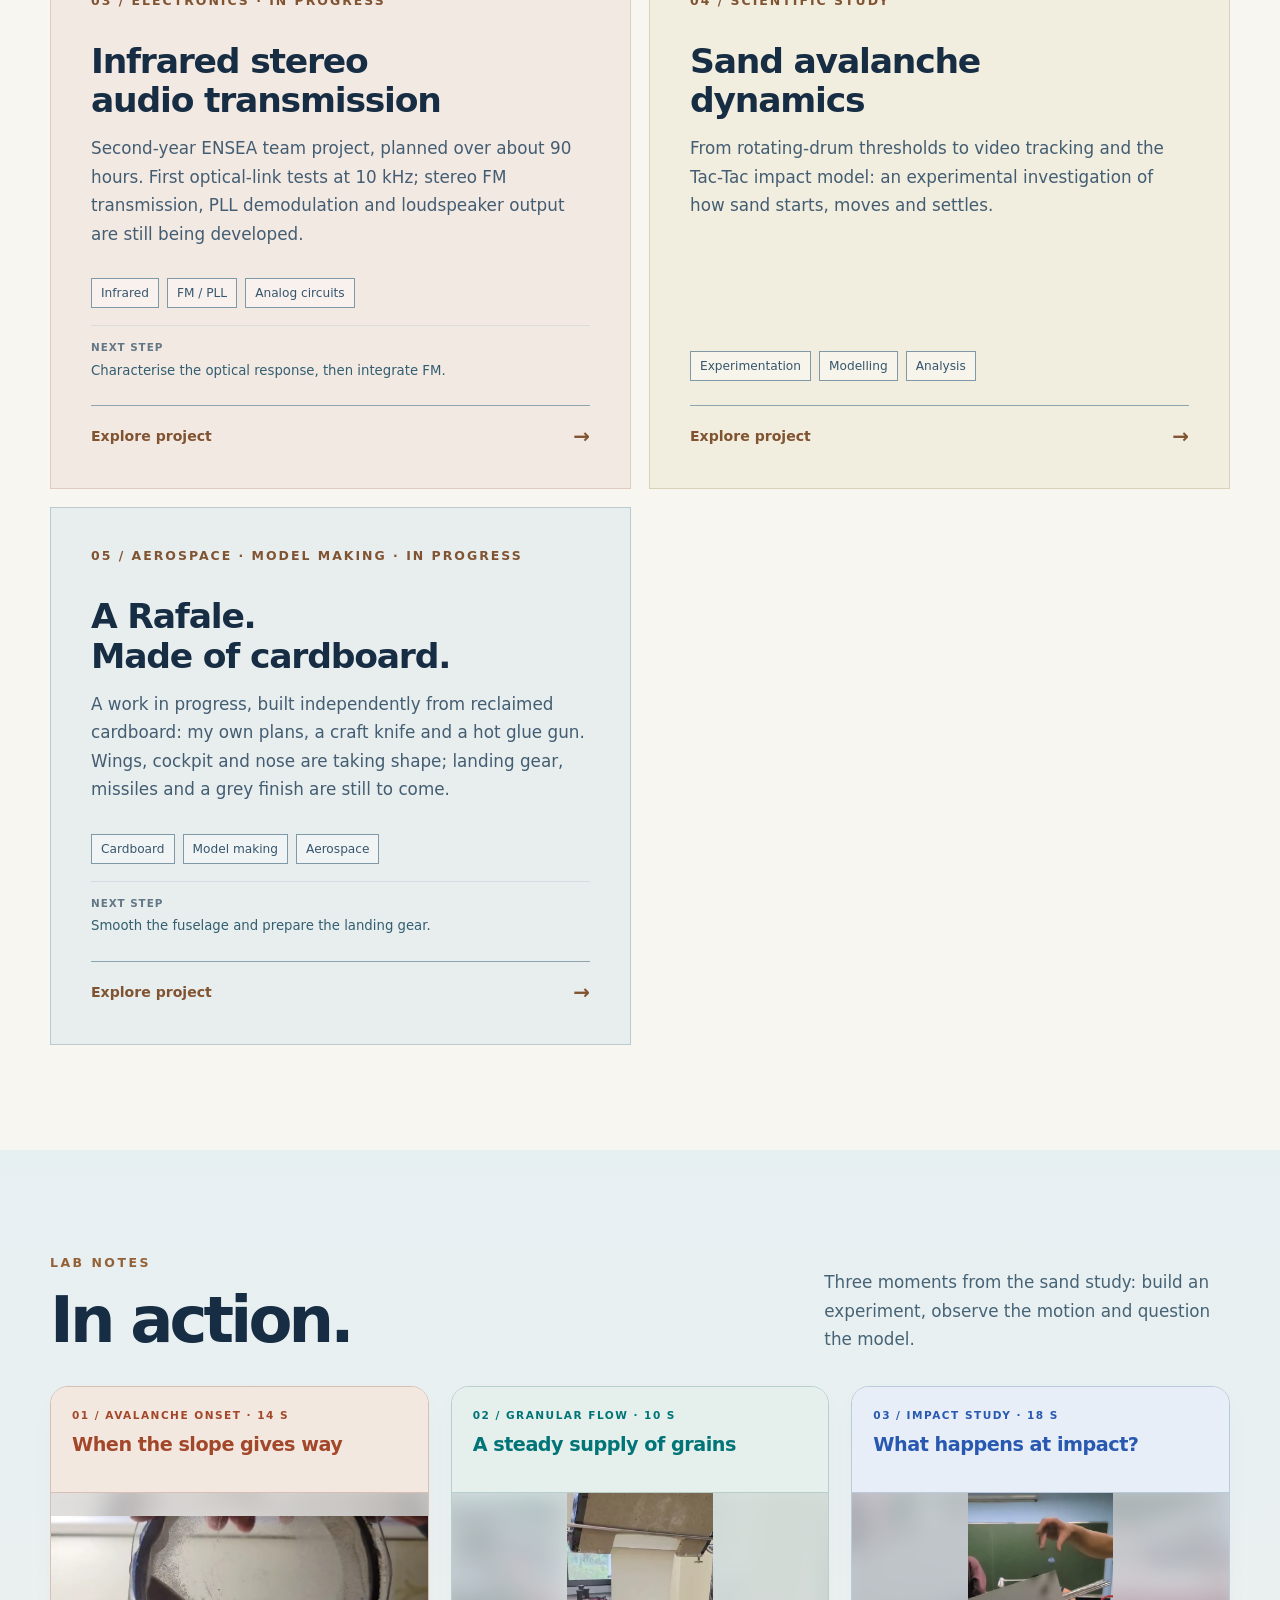
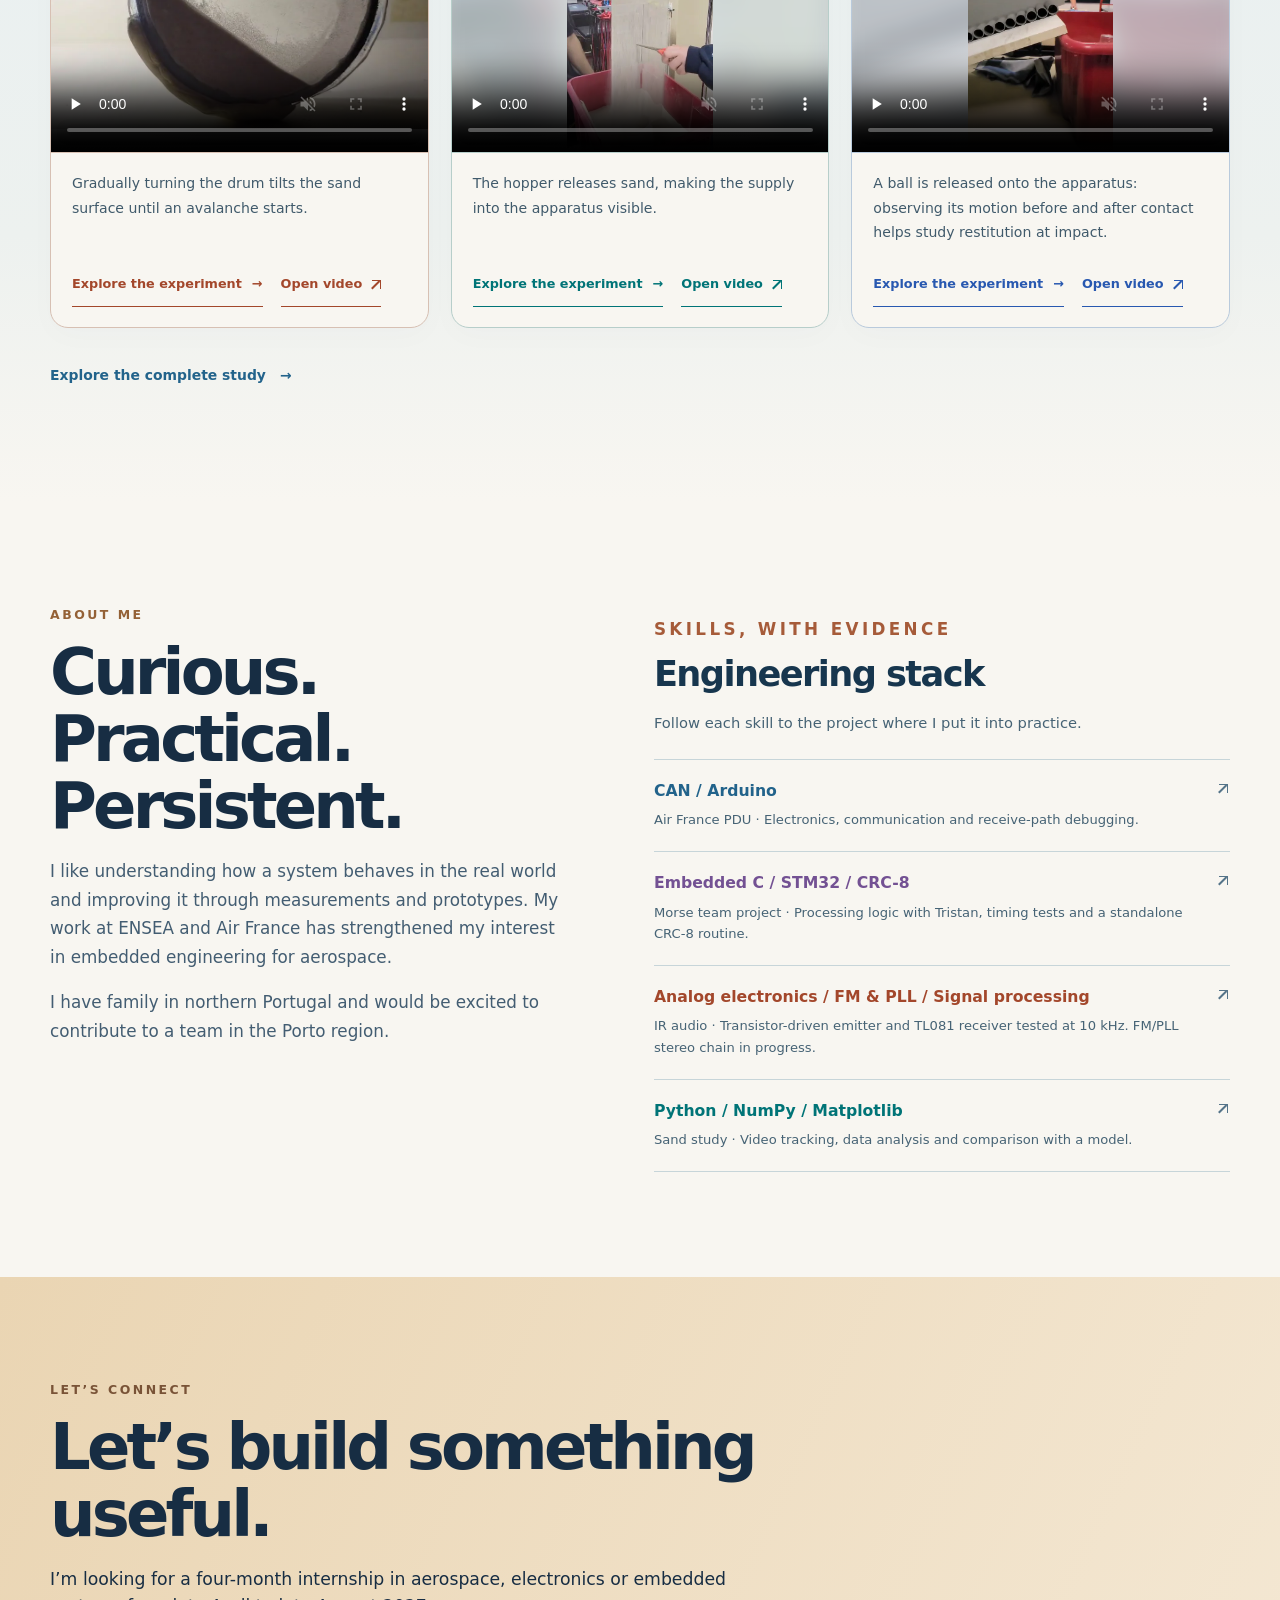
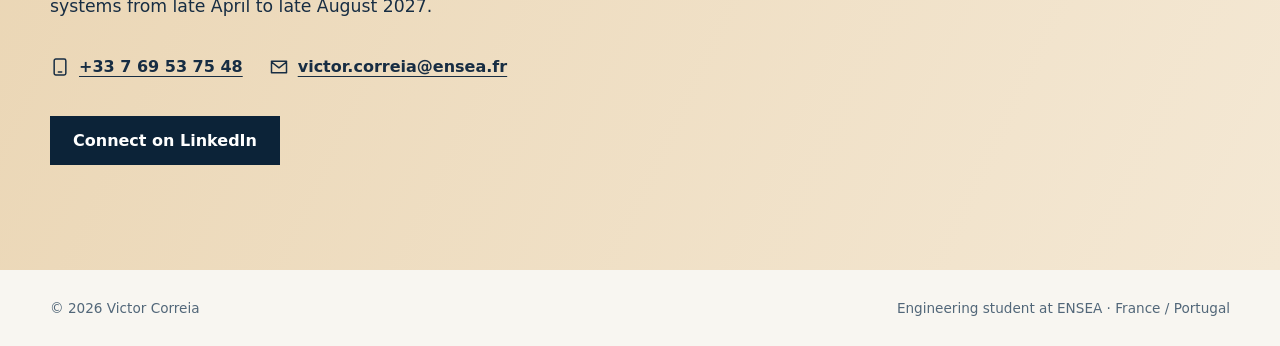
==== commit 8023b0d0: "Add phone and email to bilingual contact section" ====
--- a/index.html
+++ b/index.html
@@ -51,6 +51,10 @@
 @media(max-width:760px){.hero:after{background:linear-gradient(90deg,#0b233ce0,#0b233c87),linear-gradient(0deg,#0c2338,transparent 24%)}.feature:after{background:linear-gradient(90deg,#e7f1f6e8,#e7f1f6be),linear-gradient(0deg,#dfeef4,transparent 25%)}}
 @media(prefers-reduced-motion:reduce){.nav,.project{transition:none}}
 .project:nth-child(5){background:#e8edee;border-color:#b8cace}.project:nth-child(5):hover,.project:nth-child(5):focus-visible{background:#d9e5e8;border-color:#668592}
+.contact-methods{display:flex;flex-wrap:wrap;gap:8px 26px;margin-top:24px}
+.contact-methods a{display:inline-flex;align-items:center;gap:9px;min-height:44px;max-width:100%;font-weight:700;text-underline-offset:4px}
+.contact-methods svg{width:20px;height:20px;flex:none}
+.contact-methods span{min-width:0;overflow-wrap:anywhere}
 </style>
 <link rel="stylesheet" href="assets/home-intro.css">
 <script src="assets/orbit-game.js?v=infrared-20261009" defer></script>
@@ -294,4 +298,4 @@
     <li><a class="engineering-proof" href="projects/sand-flow.html"><strong>Python / NumPy / Matplotlib</strong><small>Sand study · Video tracking, data analysis and comparison with a model.</small><span class="proof-arrow" aria-hidden="true">↗</span></a></li>
   </ul>
 </section></section>
-<section class="contact" id="contact"><div class="wrap reveal"><div class="eyebrow">Let’s connect</div><h2>Let’s build something useful.</h2><p>I’m looking for a four-month internship in aerospace, electronics or embedded systems from late April to late August 2027.</p><a class="button" href="https://www.linkedin.com/in/victor-correia-14082005vicky/" target="_blank" rel="noopener noreferrer">Connect on LinkedIn</a></div></section></main><footer class="foot wrap"><span>© 2026 Victor Correia</span><span>Engineering student at ENSEA · France / Portugal</span></footer><script>const nav=document.getElementById('nav');addEventListener('scroll',()=>nav.classList.toggle('scrolled',scrollY>40),{passive:true});if('IntersectionObserver'in window){const observer=new IntersectionObserver(entries=>{for(const entry of entries){if(entry.isIntersecting){entry.target.classList.add('in-view');if(entry.target.classList.contains('reveal'))observer.unobserve(entry.target)}}},{threshold:.12});document.querySelectorAll('.panel,.reveal').forEach(el=>observer.observe(el))}else document.querySelectorAll('.panel,.reveal').forEach(el=>el.classList.add('in-view'));</script></body></html>
+<section class="contact" id="contact"><div class="wrap reveal"><div class="eyebrow">Let’s connect</div><h2>Let’s build something useful.</h2><p>I’m looking for a four-month internship in aerospace, electronics or embedded systems from late April to late August 2027.</p><div class="contact-methods"><a href="tel:+33769537548"><svg viewBox="0 0 24 24" fill="none" stroke="currentColor" stroke-width="1.8" stroke-linecap="round" stroke-linejoin="round" aria-hidden="true" focusable="false"><path d="M7 2.5h10a2 2 0 0 1 2 2v15a2 2 0 0 1-2 2H7a2 2 0 0 1-2-2v-15a2 2 0 0 1 2-2zM10 18h4"/></svg><span>+33 7 69 53 75 48</span></a><a href="mailto:victor.correia@ensea.fr"><svg viewBox="0 0 24 24" fill="none" stroke="currentColor" stroke-width="1.8" stroke-linecap="round" stroke-linejoin="round" aria-hidden="true" focusable="false"><path d="M3 5h18v14H3zM3 6l9 7 9-7"/></svg><span>victor.correia@ensea.fr</span></a></div><a class="button" href="https://www.linkedin.com/in/victor-correia-14082005vicky/" target="_blank" rel="noopener noreferrer">Connect on LinkedIn</a></div></section></main><footer class="foot wrap"><span>© 2026 Victor Correia</span><span>Engineering student at ENSEA · France / Portugal</span></footer><script>const nav=document.getElementById('nav');addEventListener('scroll',()=>nav.classList.toggle('scrolled',scrollY>40),{passive:true});if('IntersectionObserver'in window){const observer=new IntersectionObserver(entries=>{for(const entry of entries){if(entry.isIntersecting){entry.target.classList.add('in-view');if(entry.target.classList.contains('reveal'))observer.unobserve(entry.target)}}},{threshold:.12});document.querySelectorAll('.panel,.reveal').forEach(el=>observer.observe(el))}else document.querySelectorAll('.panel,.reveal').forEach(el=>el.classList.add('in-view'));</script></body></html>
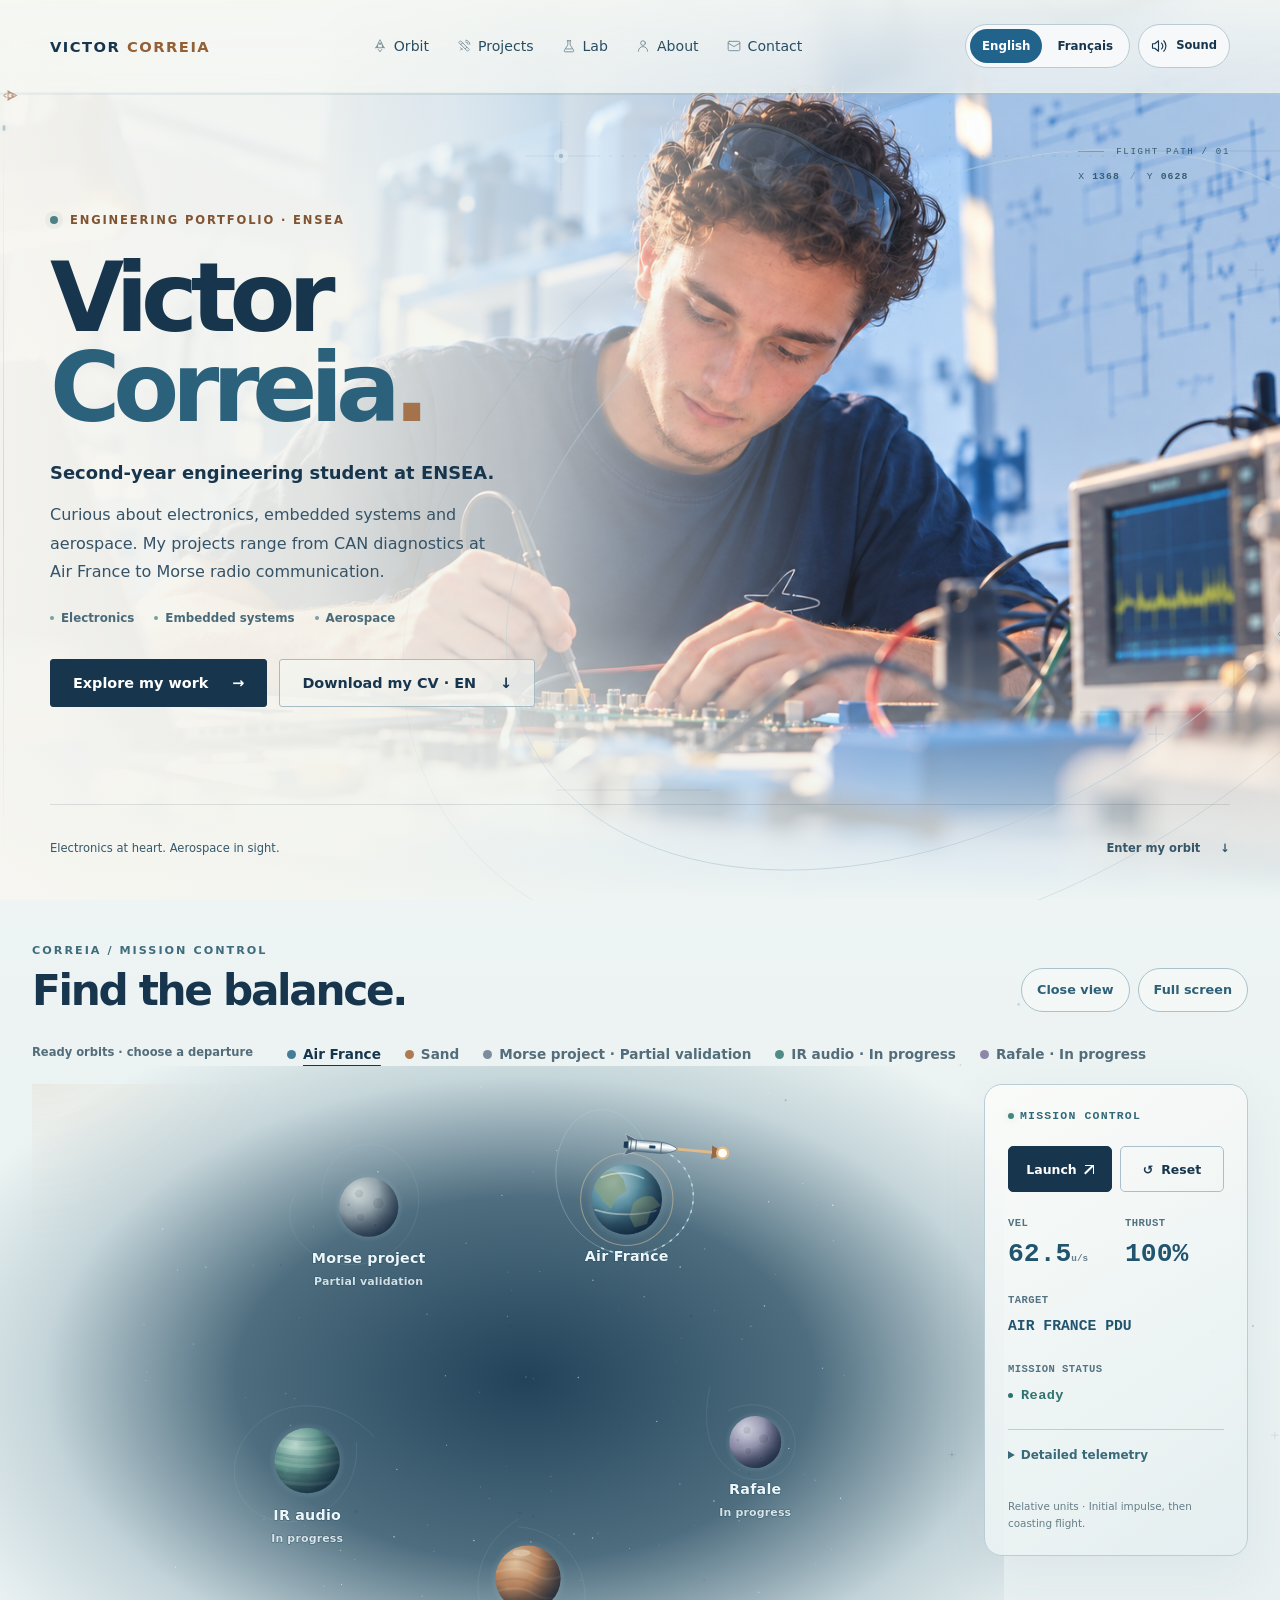
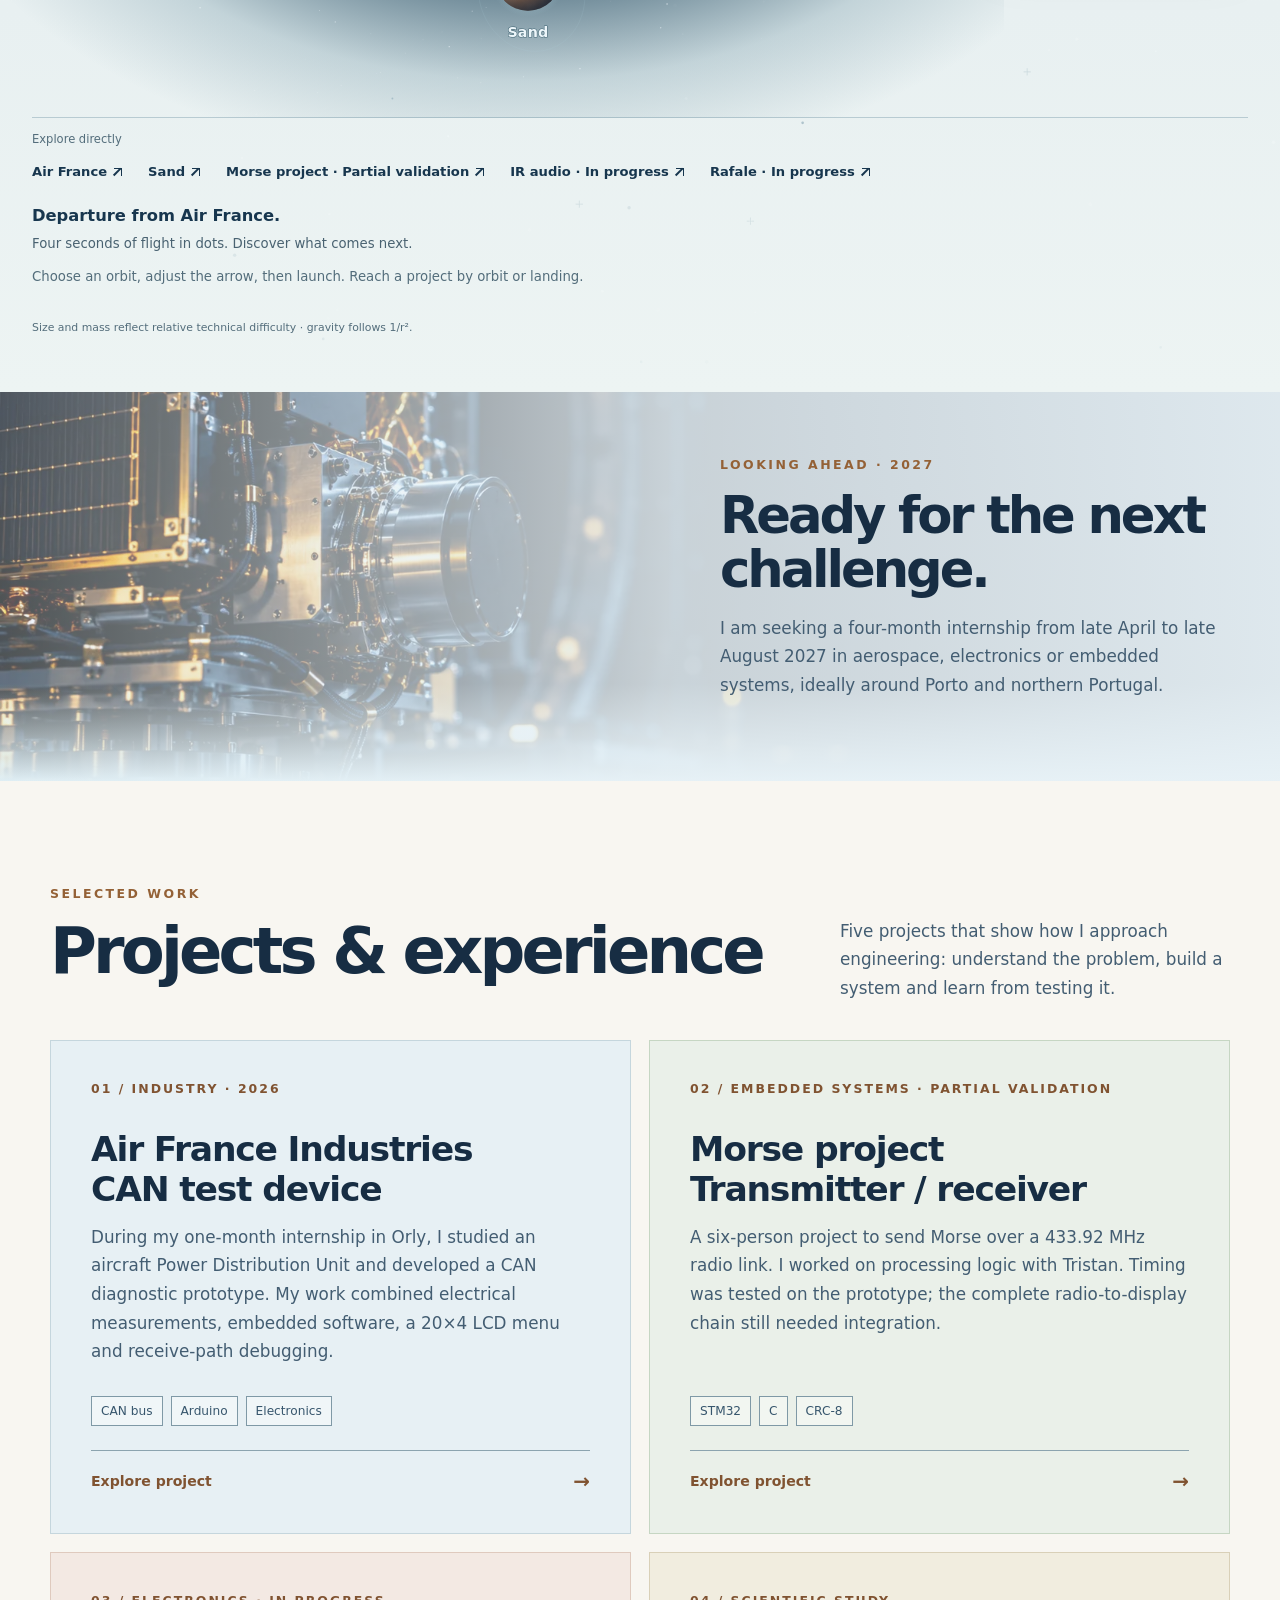
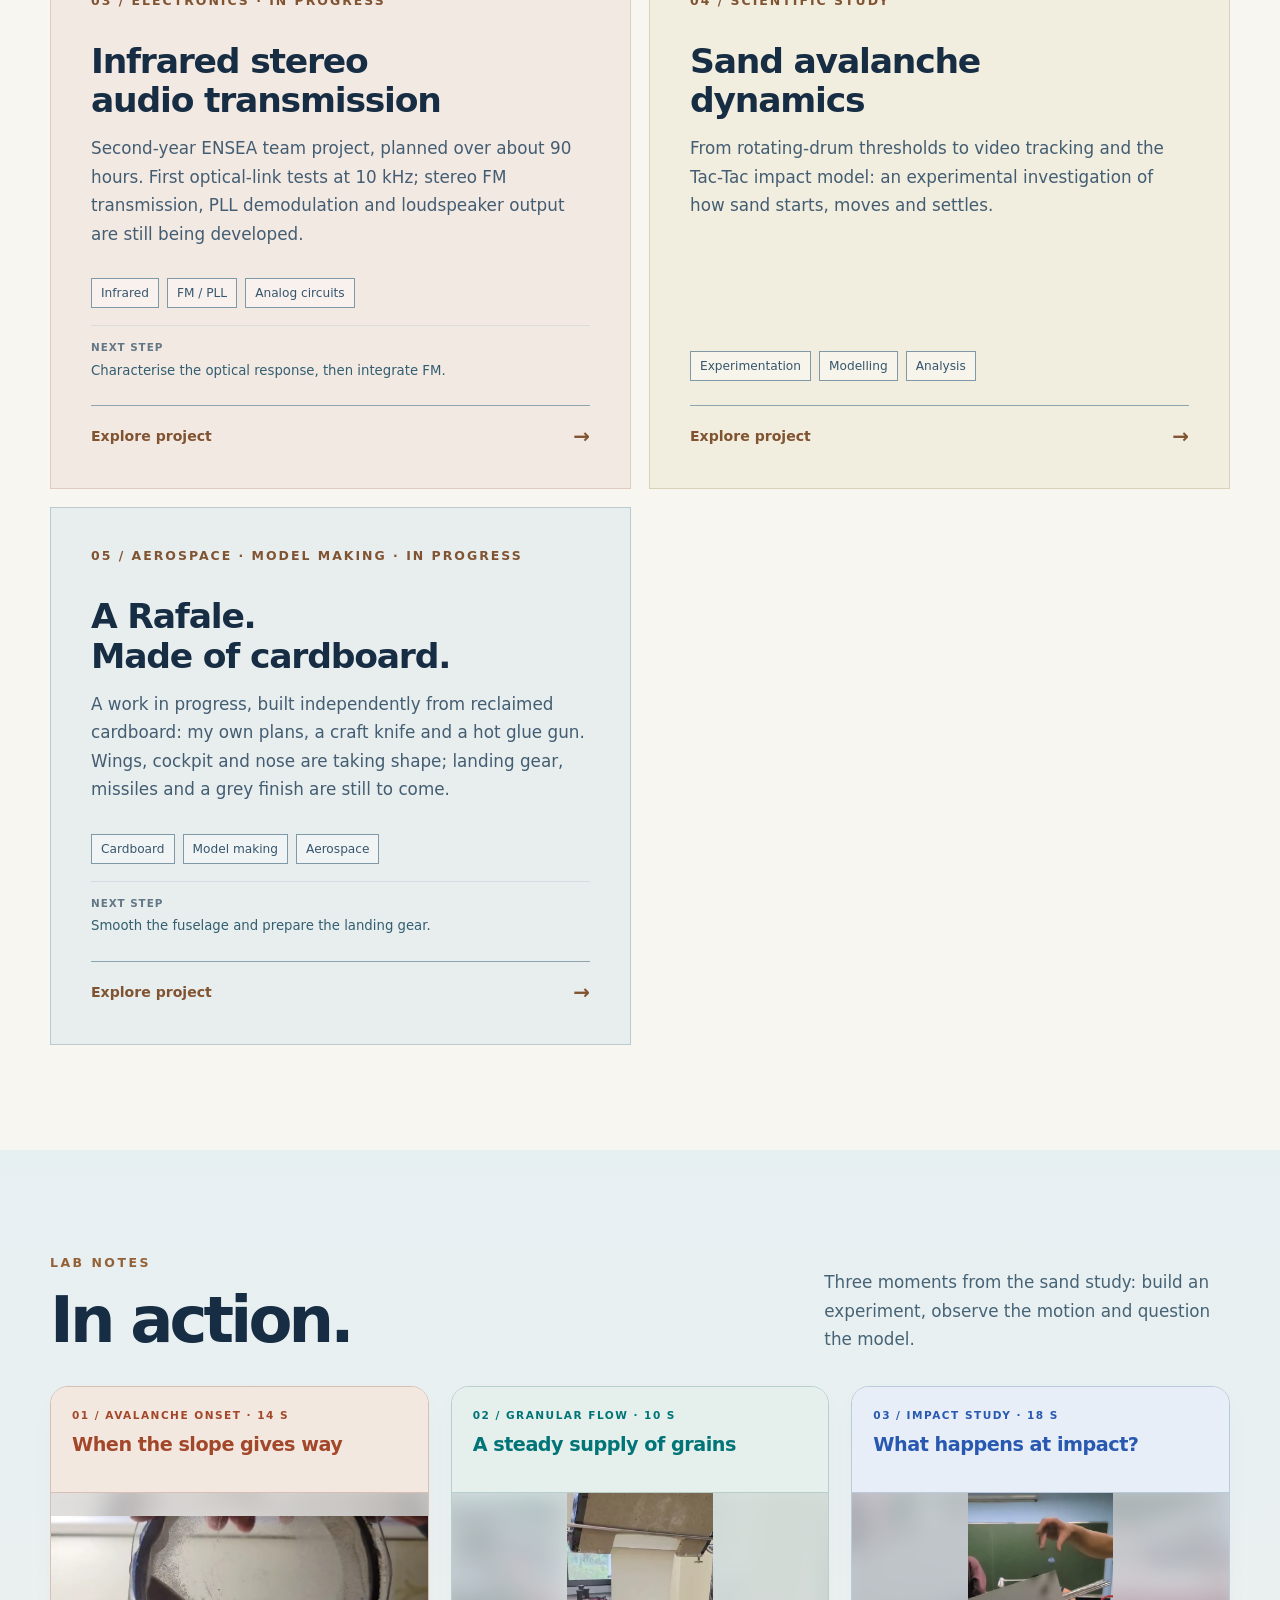
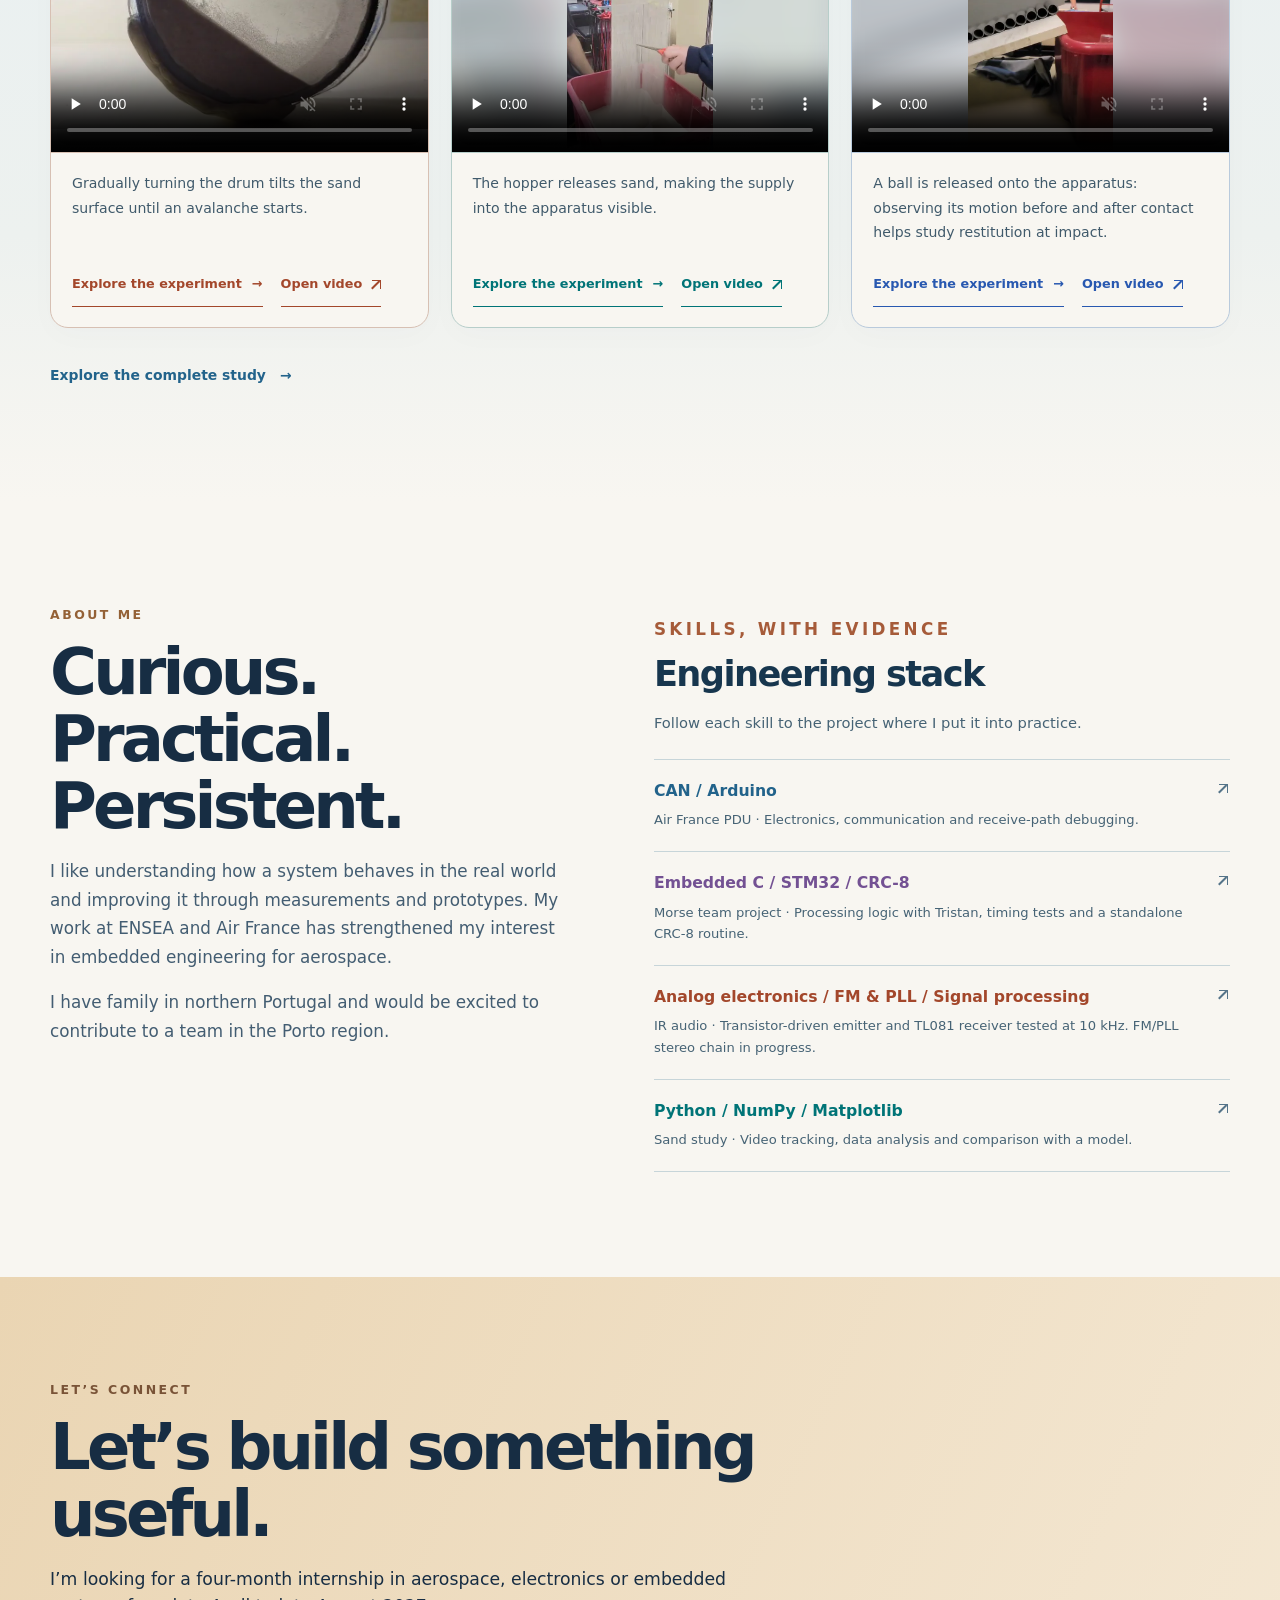
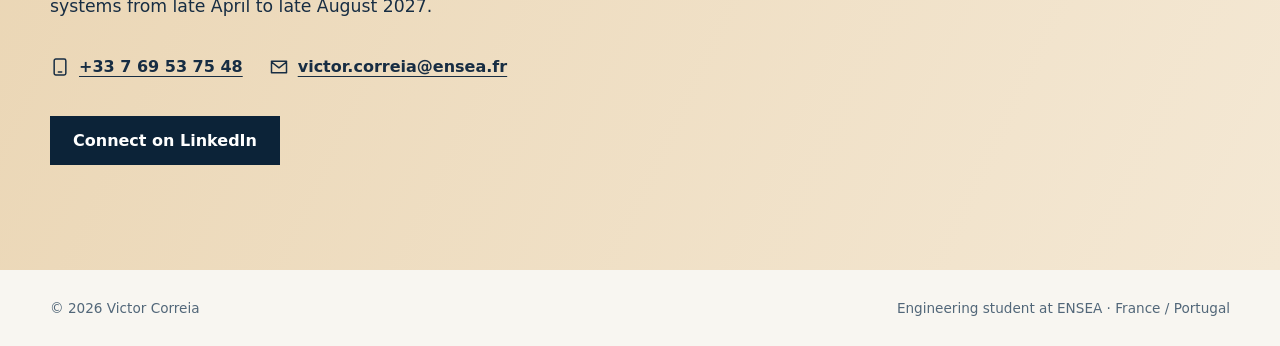
==== commit f1a97a21: "Polish project card hover in both languages" ====
--- a/index.html
+++ b/index.html
@@ -24,7 +24,7 @@
 .button.ghost{color:#fff;border-color:#e0bd83}
 .button.ghost:hover{background:#ffffff18}
 .projects{gap:18px;background:transparent}
-.project{border:1px solid #c5d6dd;background:#e7f0f4;transition:background .25s,border-color .25s}
+.project{border:1px solid #c5d6dd;background:#e7f0f4;transition:background .25s,border-color .25s,transform .25s ease,box-shadow .25s ease}
 .project:nth-child(2){background:#eaf0e9;border-color:#c6d6c3}
 .project:nth-child(3){background:#f3e9e3;border-color:#dfcabe}
 .project:nth-child(4){background:#f1eddf;border-color:#d9d0b8}
@@ -36,6 +36,8 @@
 .index,.project-link{color:#805331}
 .tags span{color:#37566d;background:#ffffff5c;border-color:#7f99a6}
 .project-link{border-top-color:#8ca4af}
+.project-link span{display:inline-block;transition:transform .25s ease}
+@media(hover:hover) and (pointer:fine){.project:hover{transform:translateY(-3px);box-shadow:0 10px 24px #315e7018,0 0 0 1px #537c9a20}.project:hover .project-link span{transform:translateX(3px)}}
 .films{background:#dfeef4}
 .film{color:#172d43;border-color:#adc4ce;background:radial-gradient(ellipse at top right,#f5fafc,#c7e0e9)}
 .film:nth-child(2){border-color:#c6cabb;background:radial-gradient(ellipse at top right,#f8faf2,#dce4ce)}
@@ -49,7 +51,7 @@
 .contact .button:hover{background:#23465f}
 .foot{color:#526779}
 @media(max-width:760px){.hero:after{background:linear-gradient(90deg,#0b233ce0,#0b233c87),linear-gradient(0deg,#0c2338,transparent 24%)}.feature:after{background:linear-gradient(90deg,#e7f1f6e8,#e7f1f6be),linear-gradient(0deg,#dfeef4,transparent 25%)}}
-@media(prefers-reduced-motion:reduce){.nav,.project{transition:none}}
+@media(prefers-reduced-motion:reduce){.nav,.project,.project-link span{transition:none}.project:hover{transform:none;box-shadow:none}.project:hover .project-link span{transform:none}}
 .project:nth-child(5){background:#e8edee;border-color:#b8cace}.project:nth-child(5):hover,.project:nth-child(5):focus-visible{background:#d9e5e8;border-color:#668592}
 .contact-methods{display:flex;flex-wrap:wrap;gap:8px 26px;margin-top:24px}
 .contact-methods a{display:inline-flex;align-items:center;gap:9px;min-height:44px;max-width:100%;font-weight:700;text-underline-offset:4px}
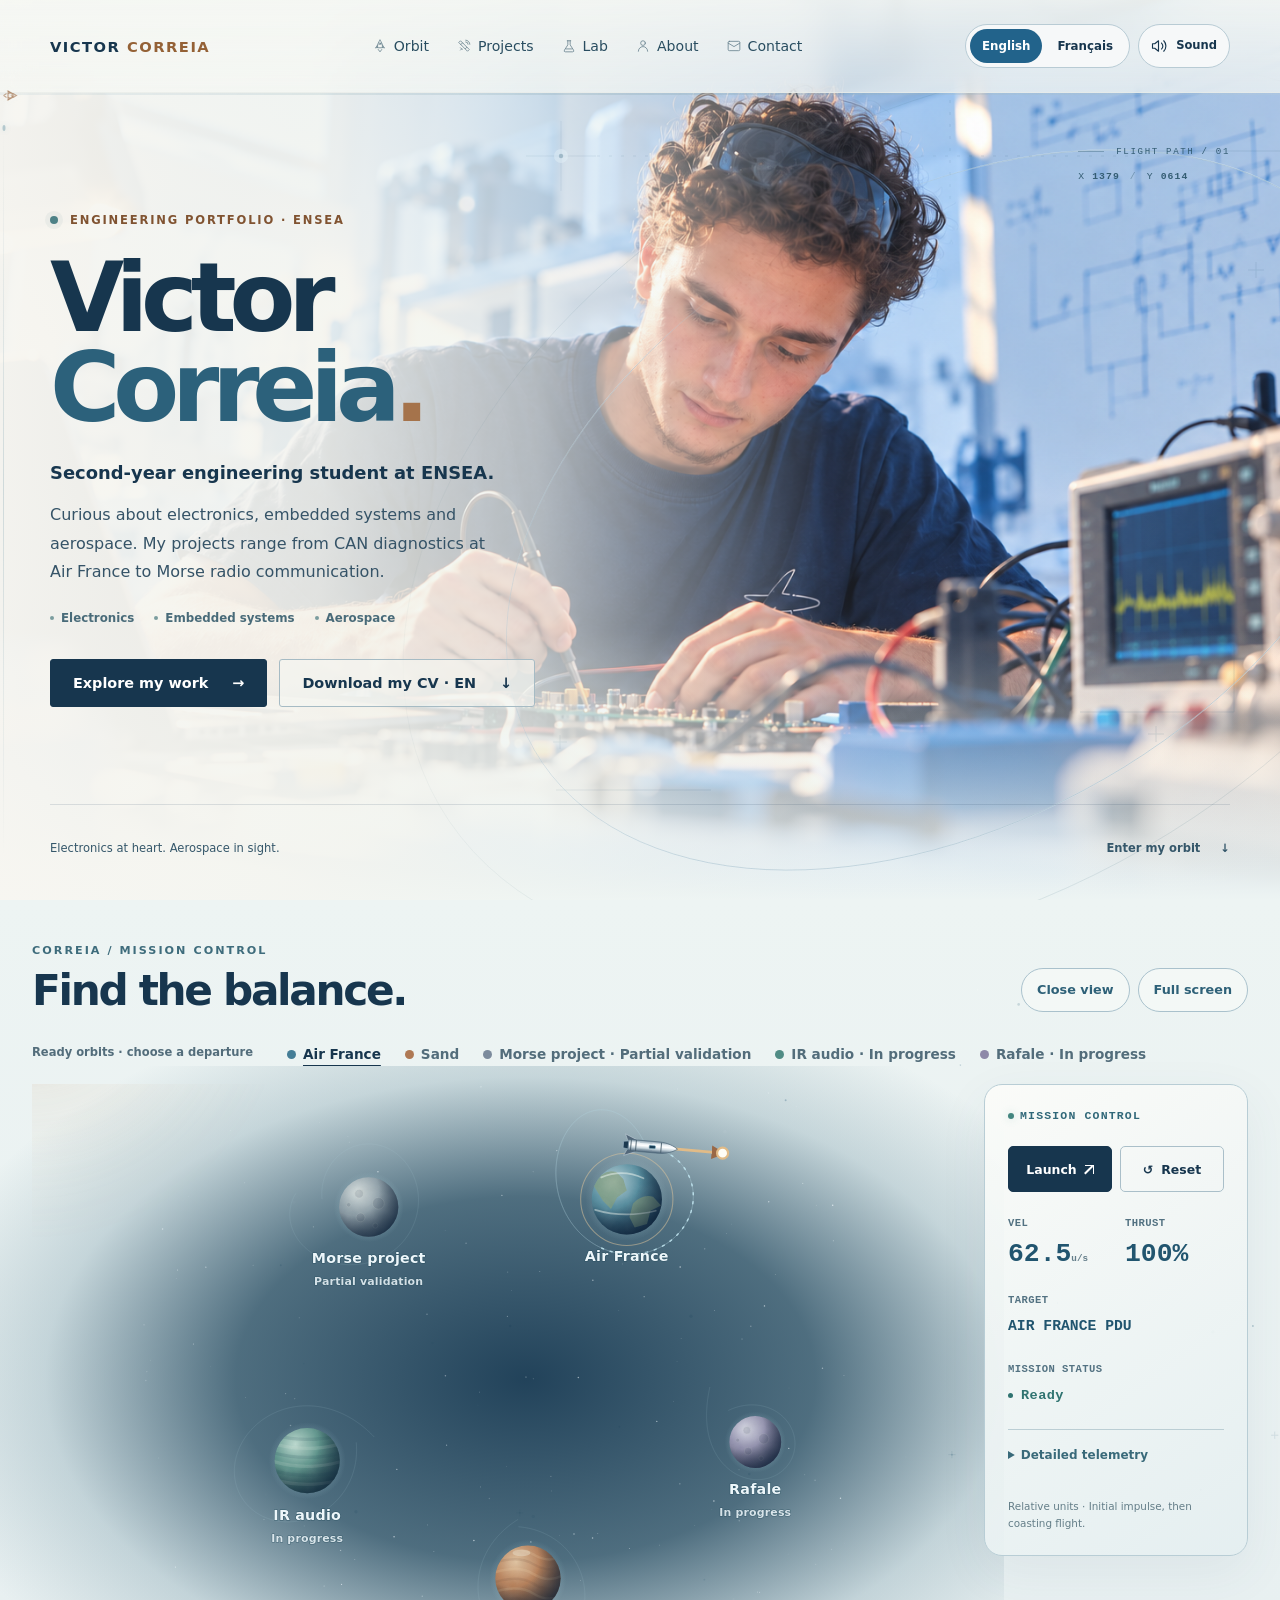
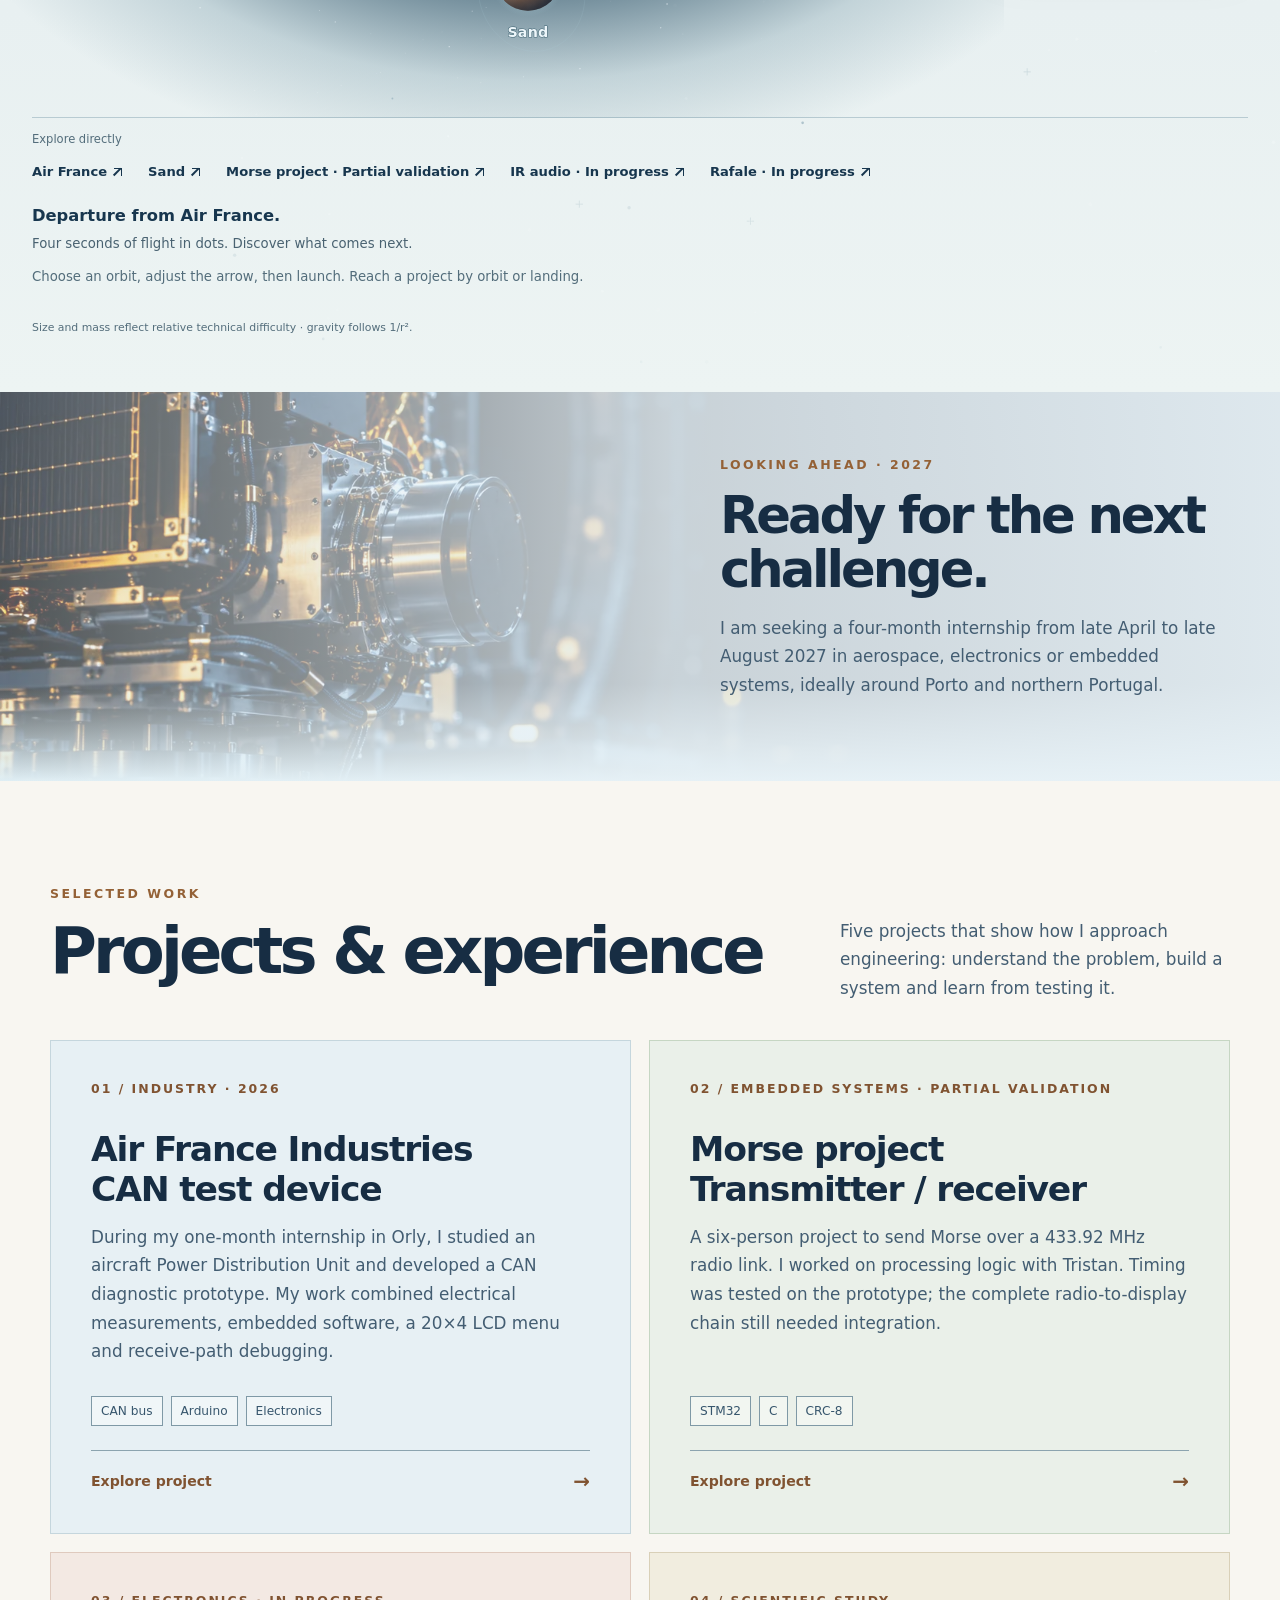
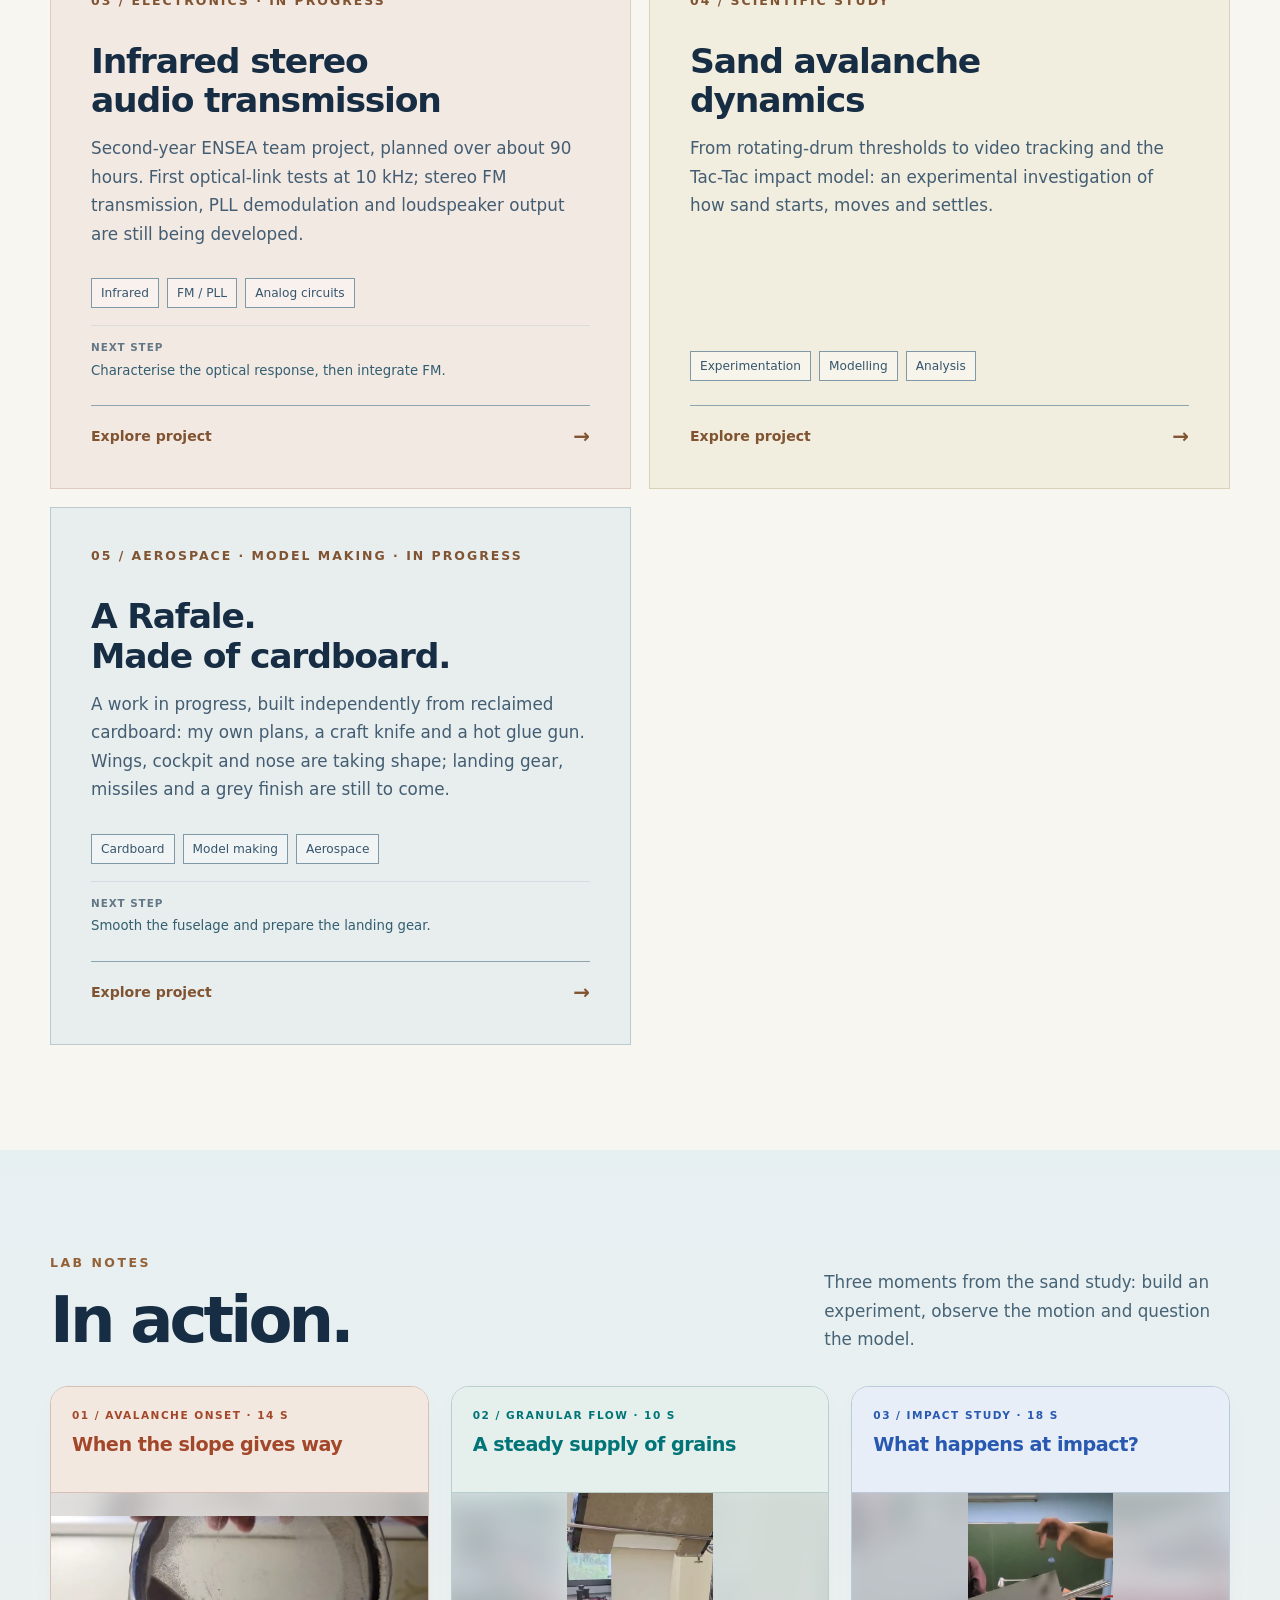
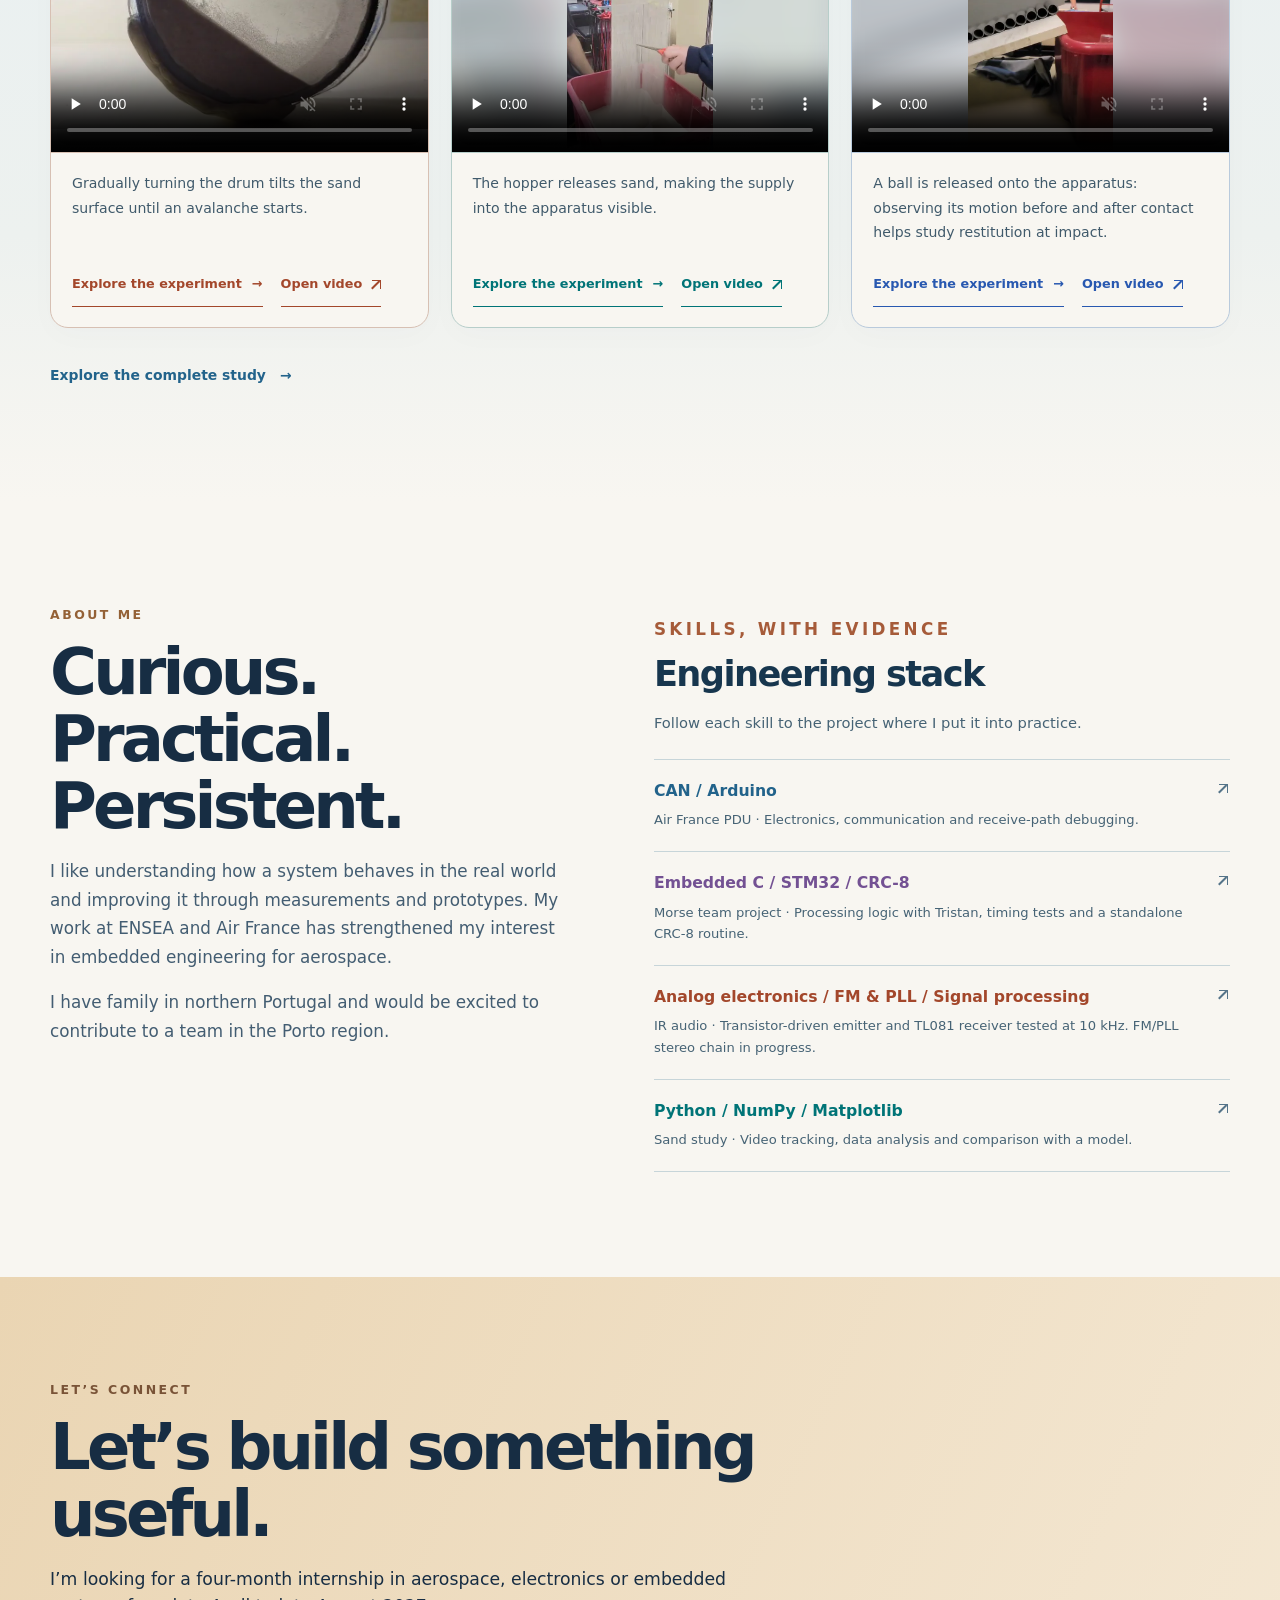
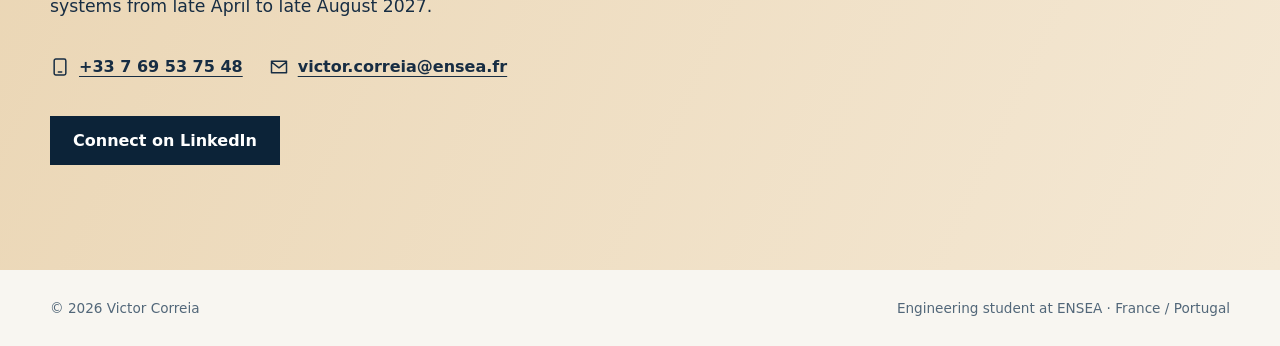
==== commit 38b14833: "Add subtle project spotlight and back-to-top control" ====
--- a/index.html
+++ b/index.html
@@ -300,4 +300,4 @@
     <li><a class="engineering-proof" href="projects/sand-flow.html"><strong>Python / NumPy / Matplotlib</strong><small>Sand study · Video tracking, data analysis and comparison with a model.</small><span class="proof-arrow" aria-hidden="true">↗</span></a></li>
   </ul>
 </section></section>
-<section class="contact" id="contact"><div class="wrap reveal"><div class="eyebrow">Let’s connect</div><h2>Let’s build something useful.</h2><p>I’m looking for a four-month internship in aerospace, electronics or embedded systems from late April to late August 2027.</p><div class="contact-methods"><a href="tel:+33769537548"><svg viewBox="0 0 24 24" fill="none" stroke="currentColor" stroke-width="1.8" stroke-linecap="round" stroke-linejoin="round" aria-hidden="true" focusable="false"><path d="M7 2.5h10a2 2 0 0 1 2 2v15a2 2 0 0 1-2 2H7a2 2 0 0 1-2-2v-15a2 2 0 0 1 2-2zM10 18h4"/></svg><span>+33 7 69 53 75 48</span></a><a href="mailto:victor.correia@ensea.fr"><svg viewBox="0 0 24 24" fill="none" stroke="currentColor" stroke-width="1.8" stroke-linecap="round" stroke-linejoin="round" aria-hidden="true" focusable="false"><path d="M3 5h18v14H3zM3 6l9 7 9-7"/></svg><span>victor.correia@ensea.fr</span></a></div><a class="button" href="https://www.linkedin.com/in/victor-correia-14082005vicky/" target="_blank" rel="noopener noreferrer">Connect on LinkedIn</a></div></section></main><footer class="foot wrap"><span>© 2026 Victor Correia</span><span>Engineering student at ENSEA · France / Portugal</span></footer><script>const nav=document.getElementById('nav');addEventListener('scroll',()=>nav.classList.toggle('scrolled',scrollY>40),{passive:true});if('IntersectionObserver'in window){const observer=new IntersectionObserver(entries=>{for(const entry of entries){if(entry.isIntersecting){entry.target.classList.add('in-view');if(entry.target.classList.contains('reveal'))observer.unobserve(entry.target)}}},{threshold:.12});document.querySelectorAll('.panel,.reveal').forEach(el=>observer.observe(el))}else document.querySelectorAll('.panel,.reveal').forEach(el=>el.classList.add('in-view'));</script></body></html>
+<section class="contact" id="contact"><div class="wrap reveal"><div class="eyebrow">Let’s connect</div><h2>Let’s build something useful.</h2><p>I’m looking for a four-month internship in aerospace, electronics or embedded systems from late April to late August 2027.</p><div class="contact-methods"><a href="tel:+33769537548"><svg viewBox="0 0 24 24" fill="none" stroke="currentColor" stroke-width="1.8" stroke-linecap="round" stroke-linejoin="round" aria-hidden="true" focusable="false"><path d="M7 2.5h10a2 2 0 0 1 2 2v15a2 2 0 0 1-2 2H7a2 2 0 0 1-2-2v-15a2 2 0 0 1 2-2zM10 18h4"/></svg><span>+33 7 69 53 75 48</span></a><a href="mailto:victor.correia@ensea.fr"><svg viewBox="0 0 24 24" fill="none" stroke="currentColor" stroke-width="1.8" stroke-linecap="round" stroke-linejoin="round" aria-hidden="true" focusable="false"><path d="M3 5h18v14H3zM3 6l9 7 9-7"/></svg><span>victor.correia@ensea.fr</span></a></div><a class="button" href="https://www.linkedin.com/in/victor-correia-14082005vicky/" target="_blank" rel="noopener noreferrer">Connect on LinkedIn</a></div></section></main><button class="back-to-top" type="button" hidden><svg viewBox="0 0 24 24" fill="none" stroke="currentColor" stroke-width="1.7" stroke-linecap="round" stroke-linejoin="round" aria-hidden="true" focusable="false"><path d="M12 19V5m-6 6 6-6 6 6"/></svg><span>Back to top</span></button><footer class="foot wrap"><span>© 2026 Victor Correia</span><span>Engineering student at ENSEA · France / Portugal</span></footer><script>const nav=document.getElementById('nav');addEventListener('scroll',()=>nav.classList.toggle('scrolled',scrollY>40),{passive:true});if('IntersectionObserver'in window){const observer=new IntersectionObserver(entries=>{for(const entry of entries){if(entry.isIntersecting){entry.target.classList.add('in-view');if(entry.target.classList.contains('reveal'))observer.unobserve(entry.target)}}},{threshold:.12});document.querySelectorAll('.panel,.reveal').forEach(el=>observer.observe(el))}else document.querySelectorAll('.panel,.reveal').forEach(el=>el.classList.add('in-view'));</script></body></html>
--- a/assets/home-project-updates.css
+++ b/assets/home-project-updates.css
@@ -1,2 +1,16 @@
 .project-update { margin-top: 17px; padding-top: 13px; border-top: 1px solid #9cb6c449; color: #315e70; font-size: .83rem; line-height: 1.6; }
 .project-update span { display: block; color: #637886; font-weight: 650; font-size: .65rem; text-transform: uppercase; letter-spacing: .09em; margin-bottom: 4px; }
+@media (hover: hover) and (pointer: fine) and (prefers-reduced-motion: no-preference) {
+  .projects .project { position: relative; isolation: isolate; }
+  .projects .project::before { content: ""; position: absolute; inset: 0; z-index: 0; pointer-events: none; background: radial-gradient(circle 240px at var(--spotlight-x, 50%) var(--spotlight-y, 50%), #73b7df26, transparent 75%); opacity: 0; transition: opacity .25s ease; }
+  .projects .project > * { position: relative; z-index: 1; }
+  .projects .project:hover::before { opacity: 1; }
+}
+.back-to-top { position: fixed; z-index: 22; right: max(18px, env(safe-area-inset-right)); bottom: max(20px, env(safe-area-inset-bottom)); display: inline-flex; align-items: center; gap: 9px; min-height: 44px; max-width: calc(100vw - 24px); padding: 10px 15px; border: 1px solid #547e94; border-radius: 999px; background: #0c2338; color: #f8fbfd; box-shadow: 0 7px 22px #183b5429; font: inherit; font-size: .85rem; font-weight: 700; cursor: pointer; animation: back-to-top-in .25s ease both; transition: background .25s ease, transform .25s ease; }
+.back-to-top[hidden] { display: none; }
+.back-to-top svg { width: 17px; height: 17px; flex: none; }
+.back-to-top:hover { background: #21475e; transform: translateY(-2px); }
+.back-to-top:focus-visible { outline: 3px solid #5b92ab; outline-offset: 3px; }
+@keyframes back-to-top-in { from { opacity: 0; translate: 0 6px; } to { opacity: 1; translate: 0 0; } }
+@media (max-width: 600px) { .back-to-top { right: max(12px, env(safe-area-inset-right)); bottom: max(12px, env(safe-area-inset-bottom)); padding: 9px 12px; font-size: .78rem; } }
+@media (prefers-reduced-motion: reduce) { .back-to-top { animation: none; transition: none; } .back-to-top:hover { transform: none; } }
